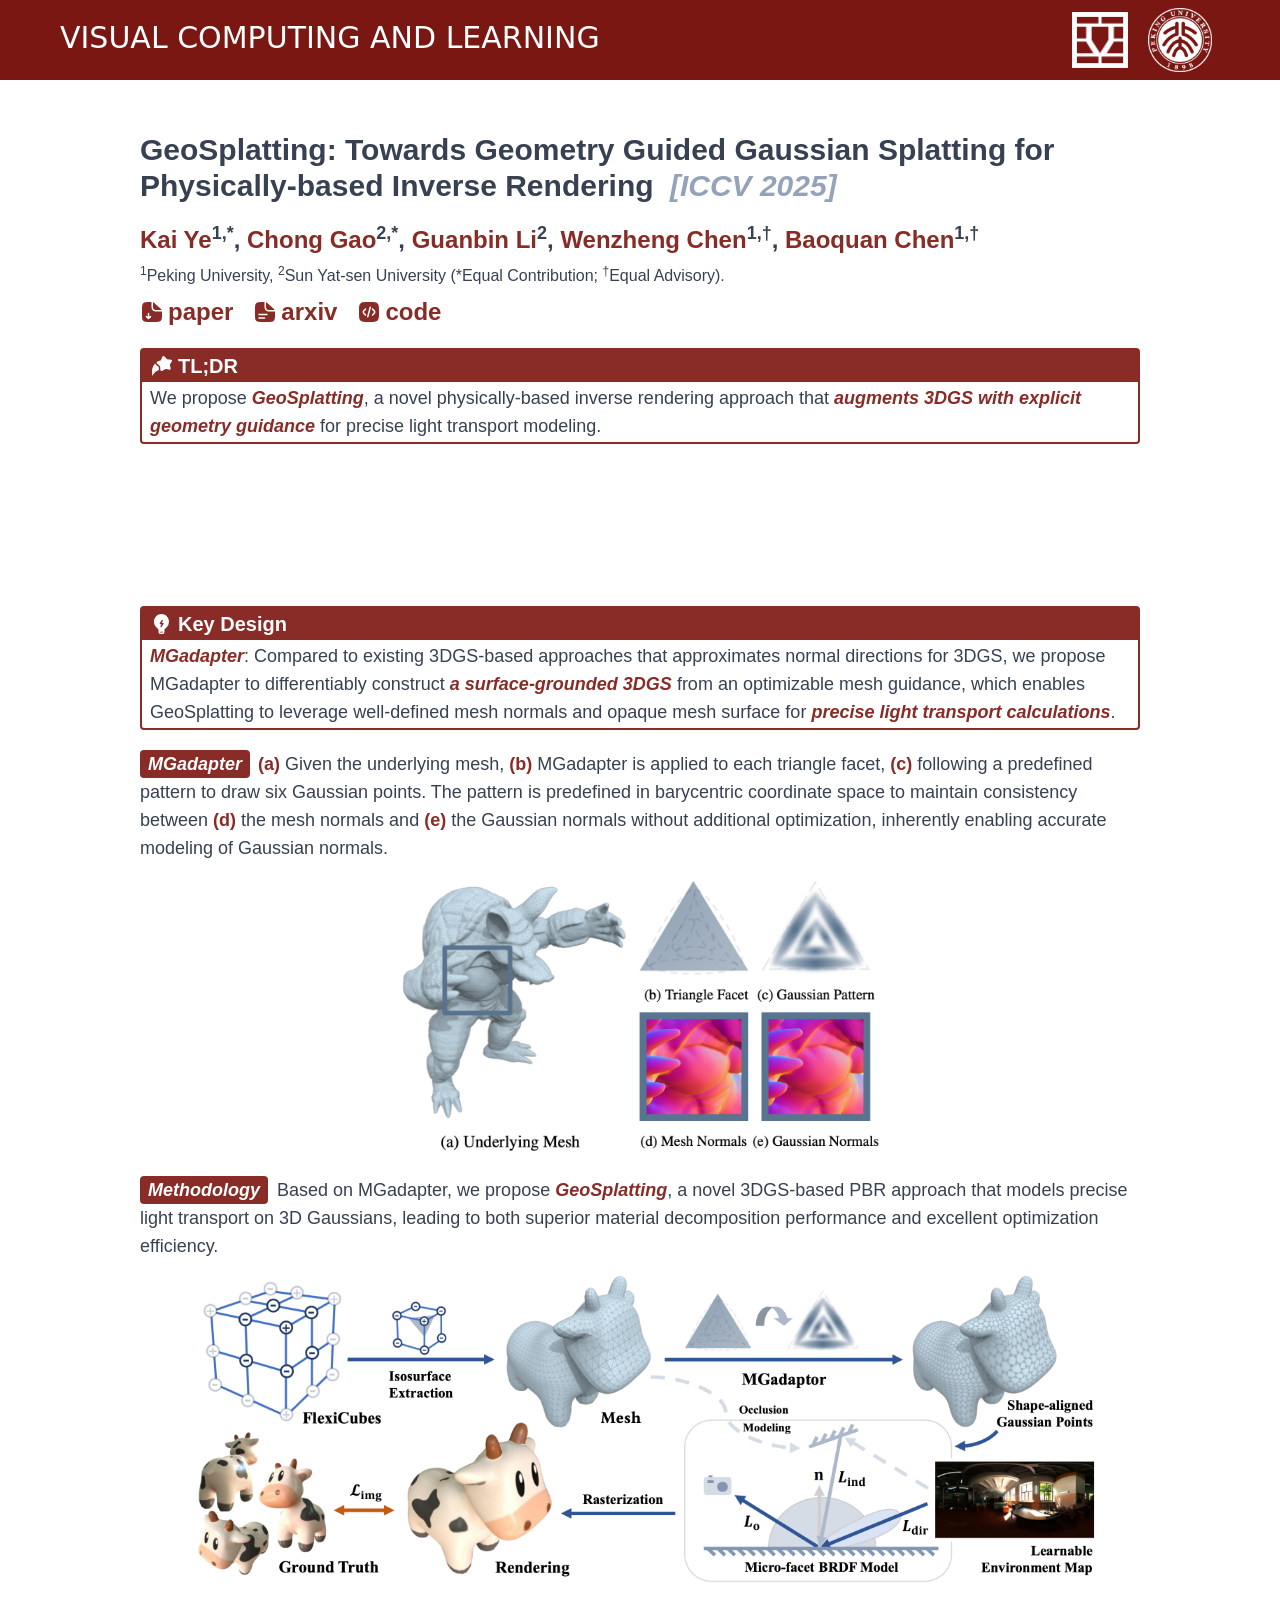
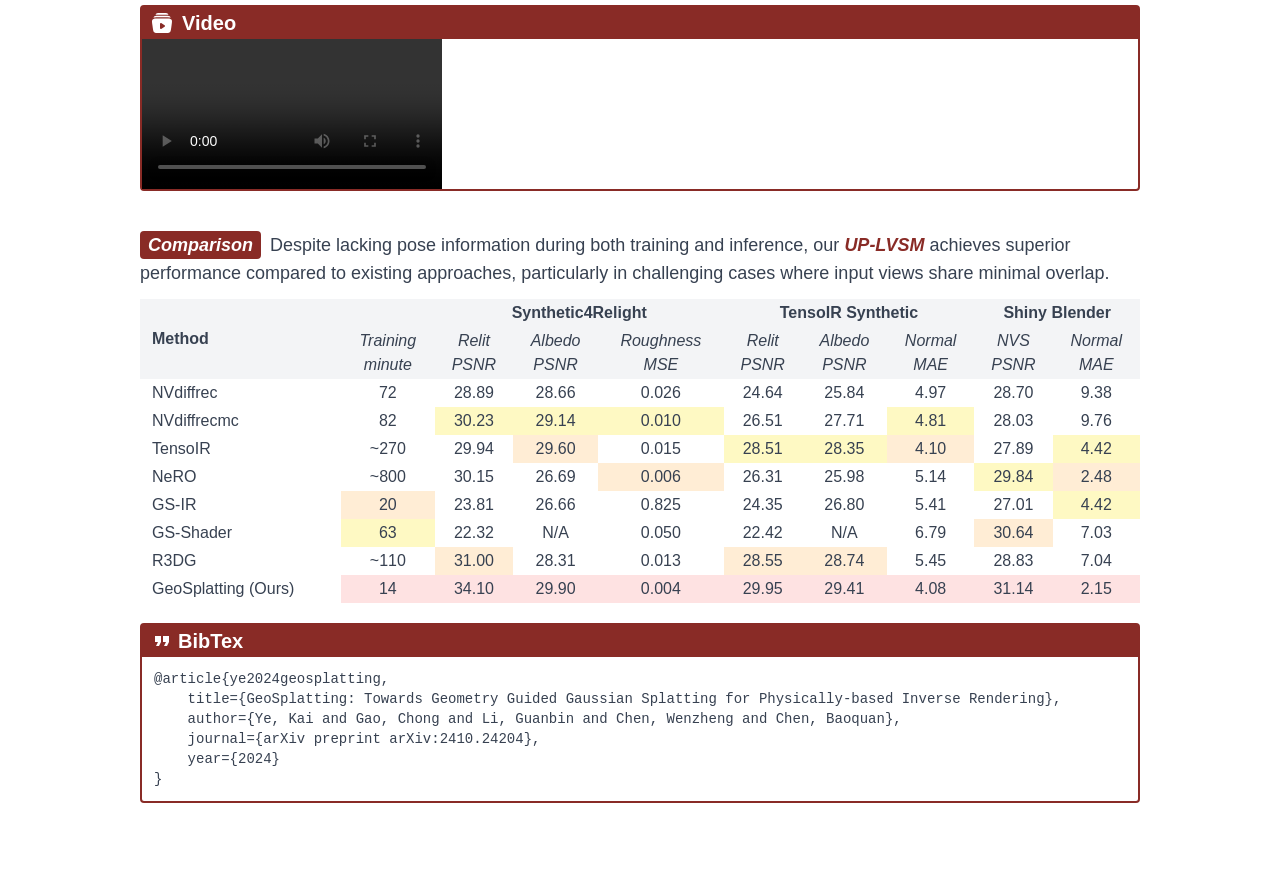
==== index.html @ 8553b03e "init" ====
<!doctype html>
<html lang="en">
  <head>
    <meta charset="UTF-8" />
    <link rel="icon" type="image/ico" href="./favicon.ico" />
    <meta name="viewport" content="width=device-width, initial-scale=1.0" />
    <title>GeoSplatting</title>
    <script type="module" crossorigin src="./assets/index-BVhlcXpo.js"></script>
    <link rel="stylesheet" crossorigin href="./assets/index-CHyl5Fjw.css">
  </head>
  <body class="font-sans dark:text-white dark:bg-hex-121212">
    <div id="app"></div>
    <noscript>
      <div>Please enable JavaScript to use this application.</div>
    </noscript>
    <script>
      (function () {
        const prefersDark = window.matchMedia && window.matchMedia('(prefers-color-scheme: dark)').matches
        const setting = localStorage.getItem('color-schema') || 'auto'
        if (setting === 'dark' || (prefersDark && setting !== 'light'))
          document.documentElement.classList.toggle('dark', true)
      })()
    </script>
  </body>
</html>
---- assets/index-CHyl5Fjw.css ----
html,body,#app{height:100%;margin:0;padding:0}html.dark{background:#121212}@font-face{font-family:Lato;font-style:normal;font-weight:400;src:local("Lato Regular"),local("Lato-Regular"),url(https://themes.googleusercontent.com/static/fonts/lato/v6/9k-RPmcnxYEPm8CNFsH2gg.woff) format("woff")}@font-face{font-family:Lato;font-style:normal;font-weight:700;src:local("Lato Bold"),local("Lato-Bold"),url(https://themes.googleusercontent.com/static/fonts/lato/v6/wkfQbvfT_02e2IWO3yYueQ.woff) format("woff")}@font-face{font-family:Lato;font-style:italic;font-weight:400;src:local("Lato Italic"),local("Lato-Italic"),url(https://themes.googleusercontent.com/static/fonts/lato/v6/oUan5VrEkpzIazlUe5ieaA.woff) format("woff")}@font-face{font-family:Lato;font-style:italic;font-weight:700;src:local("Lato Bold Italic"),local("Lato-BoldItalic"),url(https://themes.googleusercontent.com/static/fonts/lato/v6/HkF_qI1x_noxlxhrhMQYED8E0i7KZn-EPnyo3HZu7kw.woff) format("woff")}div[data-v-e6743f75]{font-family:Lato,-apple-system,BlinkMacSystemFont,Segoe UI,Roboto,Oxygen,Ubuntu,Cantarell,Fira Sans,Droid Sans,Helvetica Neue,sans-serif;-webkit-font-smoothing:antialiased;-moz-osx-font-smoothing:grayscale}.red-pku[data-v-e6743f75]{color:#892b26}.b-red-pku[data-v-e6743f75]{border-color:#892b26}.bg-red-pku[data-v-e6743f75]{background-color:#892b26}.my-bg-gray-100[data-v-e6743f75]{--un-bg-opacity: 1;background-color:rgb(243 244 246 / var(--un-bg-opacity))}.my-bg-yellow-100[data-v-e6743f75]{--un-bg-opacity: 1;background-color:rgb(254 249 195 / var(--un-bg-opacity))}.my-bg-orange-100[data-v-e6743f75]{--un-bg-opacity: 1;background-color:rgb(255 237 213 / var(--un-bg-opacity))}.my-bg-red-100[data-v-e6743f75]{--un-bg-opacity: 1;background-color:rgb(254 226 226 / var(--un-bg-opacity))}@media (prefers-color-scheme: dark){.red-pku[data-v-e6743f75],.b-red-pku[data-v-e6743f75],.bg-red-pku[data-v-e6743f75]{color:#dca8a5}.my-bg-gray-100[data-v-e6743f75]{--un-bg-opacity: 1;background-color:rgb(103 104 106 / var(--un-bg-opacity))}.my-bg-yellow-100[data-v-e6743f75]{--un-bg-opacity: 1;background-color:rgb(213 209 161 / var(--un-bg-opacity));color:gray}.my-bg-orange-100[data-v-e6743f75]{--un-bg-opacity: 1;background-color:rgb(221 190 149 / var(--un-bg-opacity));color:gray}.my-bg-red-100[data-v-e6743f75]{--un-bg-opacity: 1;background-color:rgb(195 116 116 / var(--un-bg-opacity))}}@media (min-width: 100rem){.my-md-nav[data-v-e6743f75]{display:block}}@media (min-width: 65rem){.my-md-block[data-v-e6743f75]{display:block}.my-max-w-250[data-v-e6743f75]{max-width:62.5rem}}@media (max-width: 65rem){.my-max-w-250[data-v-e6743f75]{max-width:96%}}*,:before,:after{box-sizing:border-box;border-width:0;border-style:solid;border-color:var(--un-default-border-color, #e5e7eb)}:before,:after{--un-content: ""}html,:host{line-height:1.5;-webkit-text-size-adjust:100%;-moz-tab-size:4;tab-size:4;font-family:ui-sans-serif,system-ui,sans-serif,"Apple Color Emoji","Segoe UI Emoji",Segoe UI Symbol,"Noto Color Emoji";font-feature-settings:normal;font-variation-settings:normal;-webkit-tap-highlight-color:transparent}body{margin:0;line-height:inherit}hr{height:0;color:inherit;border-top-width:1px}abbr:where([title]){text-decoration:underline dotted}h1,h2,h3,h4,h5,h6{font-size:inherit;font-weight:inherit}a{color:inherit;text-decoration:inherit}b,strong{font-weight:bolder}code,kbd,samp,pre{font-family:ui-monospace,SFMono-Regular,Menlo,Monaco,Consolas,Liberation Mono,Courier New,monospace;font-feature-settings:normal;font-variation-settings:normal;font-size:1em}small{font-size:80%}sub,sup{font-size:75%;line-height:0;position:relative;vertical-align:baseline}sub{bottom:-.25em}sup{top:-.5em}table{text-indent:0;border-color:inherit;border-collapse:collapse}button,input,optgroup,select,textarea{font-family:inherit;font-feature-settings:inherit;font-variation-settings:inherit;font-size:100%;font-weight:inherit;line-height:inherit;color:inherit;margin:0;padding:0}button,select{text-transform:none}button,[type=button],[type=reset],[type=submit]{-webkit-appearance:button;background-color:transparent;background-image:none}:-moz-focusring{outline:auto}:-moz-ui-invalid{box-shadow:none}progress{vertical-align:baseline}::-webkit-inner-spin-button,::-webkit-outer-spin-button{height:auto}[type=search]{-webkit-appearance:textfield;outline-offset:-2px}::-webkit-search-decoration{-webkit-appearance:none}::-webkit-file-upload-button{-webkit-appearance:button;font:inherit}summary{display:list-item}blockquote,dl,dd,h1,h2,h3,h4,h5,h6,hr,figure,p,pre{margin:0}fieldset{margin:0;padding:0}legend{padding:0}ol,ul,menu{list-style:none;margin:0;padding:0}dialog{padding:0}textarea{resize:vertical}input::placeholder,textarea::placeholder{opacity:1;color:#9ca3af}button,[role=button]{cursor:pointer}:disabled{cursor:default}img,svg,video,canvas,audio,iframe,embed,object{display:block;vertical-align:middle}img,video{max-width:100%;height:auto}[hidden]:where(:not([hidden=until-found])){display:none}*,:before,:after{--un-rotate:0;--un-rotate-x:0;--un-rotate-y:0;--un-rotate-z:0;--un-scale-x:1;--un-scale-y:1;--un-scale-z:1;--un-skew-x:0;--un-skew-y:0;--un-translate-x:0;--un-translate-y:0;--un-translate-z:0;--un-pan-x: ;--un-pan-y: ;--un-pinch-zoom: ;--un-scroll-snap-strictness:proximity;--un-ordinal: ;--un-slashed-zero: ;--un-numeric-figure: ;--un-numeric-spacing: ;--un-numeric-fraction: ;--un-border-spacing-x:0;--un-border-spacing-y:0;--un-ring-offset-shadow:0 0 rgb(0 0 0 / 0);--un-ring-shadow:0 0 rgb(0 0 0 / 0);--un-shadow-inset: ;--un-shadow:0 0 rgb(0 0 0 / 0);--un-ring-inset: ;--un-ring-offset-width:0px;--un-ring-offset-color:#fff;--un-ring-width:0px;--un-ring-color:rgb(147 197 253 / .5);--un-blur: ;--un-brightness: ;--un-contrast: ;--un-drop-shadow: ;--un-grayscale: ;--un-hue-rotate: ;--un-invert: ;--un-saturate: ;--un-sepia: ;--un-backdrop-blur: ;--un-backdrop-brightness: ;--un-backdrop-contrast: ;--un-backdrop-grayscale: ;--un-backdrop-hue-rotate: ;--un-backdrop-invert: ;--un-backdrop-opacity: ;--un-backdrop-saturate: ;--un-backdrop-sepia: }::backdrop{--un-rotate:0;--un-rotate-x:0;--un-rotate-y:0;--un-rotate-z:0;--un-scale-x:1;--un-scale-y:1;--un-scale-z:1;--un-skew-x:0;--un-skew-y:0;--un-translate-x:0;--un-translate-y:0;--un-translate-z:0;--un-pan-x: ;--un-pan-y: ;--un-pinch-zoom: ;--un-scroll-snap-strictness:proximity;--un-ordinal: ;--un-slashed-zero: ;--un-numeric-figure: ;--un-numeric-spacing: ;--un-numeric-fraction: ;--un-border-spacing-x:0;--un-border-spacing-y:0;--un-ring-offset-shadow:0 0 rgb(0 0 0 / 0);--un-ring-shadow:0 0 rgb(0 0 0 / 0);--un-shadow-inset: ;--un-shadow:0 0 rgb(0 0 0 / 0);--un-ring-inset: ;--un-ring-offset-width:0px;--un-ring-offset-color:#fff;--un-ring-width:0px;--un-ring-color:rgb(147 197 253 / .5);--un-blur: ;--un-brightness: ;--un-contrast: ;--un-drop-shadow: ;--un-grayscale: ;--un-hue-rotate: ;--un-invert: ;--un-saturate: ;--un-sepia: ;--un-backdrop-blur: ;--un-backdrop-brightness: ;--un-backdrop-contrast: ;--un-backdrop-grayscale: ;--un-backdrop-hue-rotate: ;--un-backdrop-invert: ;--un-backdrop-opacity: ;--un-backdrop-saturate: ;--un-backdrop-sepia: }@font-face{font-family:DM Sans;font-style:normal;font-weight:400;font-stretch:100%;font-display:swap;src:url(https://fonts.bunny.net/dm-sans/files/dm-sans-latin-400-normal.woff2) format("woff2"),url(https://fonts.bunny.net/dm-sans/files/dm-sans-latin-400-normal.woff) format("woff");unicode-range:U+0000-00FF,U+0131,U+0152-0153,U+02BB-02BC,U+02C6,U+02DA,U+02DC,U+0304,U+0308,U+0329,U+2000-206F,U+20AC,U+2122,U+2191,U+2193,U+2212,U+2215,U+FEFF,U+FFFD}@font-face{font-family:DM Sans;font-style:normal;font-weight:400;font-stretch:100%;font-display:swap;src:url(https://fonts.bunny.net/dm-sans/files/dm-sans-latin-ext-400-normal.woff2) format("woff2"),url(https://fonts.bunny.net/dm-sans/files/dm-sans-latin-ext-400-normal.woff) format("woff");unicode-range:U+0100-02BA,U+02BD-02C5,U+02C7-02CC,U+02CE-02D7,U+02DD-02FF,U+0304,U+0308,U+0329,U+1D00-1DBF,U+1E00-1E9F,U+1EF2-1EFF,U+2020,U+20A0-20AB,U+20AD-20C0,U+2113,U+2C60-2C7F,U+A720-A7FF}@font-face{font-family:"DM Serif Display";font-style:normal;font-weight:400;font-display:swap;src:url(https://fonts.bunny.net/dm-serif-display/files/dm-serif-display-latin-400-normal.woff2) format("woff2"),url(https://fonts.bunny.net/dm-serif-display/files/dm-serif-display-latin-400-normal.woff) format("woff");unicode-range:U+0000-00FF,U+0131,U+0152-0153,U+02BB-02BC,U+02C6,U+02DA,U+02DC,U+0304,U+0308,U+0329,U+2000-206F,U+20AC,U+2122,U+2191,U+2193,U+2212,U+2215,U+FEFF,U+FFFD}@font-face{font-family:"DM Serif Display";font-style:normal;font-weight:400;font-display:swap;src:url(https://fonts.bunny.net/dm-serif-display/files/dm-serif-display-latin-ext-400-normal.woff2) format("woff2"),url(https://fonts.bunny.net/dm-serif-display/files/dm-serif-display-latin-ext-400-normal.woff) format("woff");unicode-range:U+0100-02BA,U+02BD-02C5,U+02C7-02CC,U+02CE-02D7,U+02DD-02FF,U+0304,U+0308,U+0329,U+1D00-1DBF,U+1E00-1E9F,U+1EF2-1EFF,U+2020,U+20A0-20AB,U+20AD-20C0,U+2113,U+2C60-2C7F,U+A720-A7FF}@font-face{font-family:DM Mono;font-style:normal;font-weight:400;font-display:swap;src:url(https://fonts.bunny.net/dm-mono/files/dm-mono-latin-400-normal.woff2) format("woff2"),url(https://fonts.bunny.net/dm-mono/files/dm-mono-latin-400-normal.woff) format("woff");unicode-range:U+0000-00FF,U+0131,U+0152-0153,U+02BB-02BC,U+02C6,U+02DA,U+02DC,U+0304,U+0308,U+0329,U+2000-206F,U+20AC,U+2122,U+2191,U+2193,U+2212,U+2215,U+FEFF,U+FFFD}@font-face{font-family:DM Mono;font-style:normal;font-weight:400;font-display:swap;src:url(https://fonts.bunny.net/dm-mono/files/dm-mono-latin-ext-400-normal.woff2) format("woff2"),url(https://fonts.bunny.net/dm-mono/files/dm-mono-latin-ext-400-normal.woff) format("woff");unicode-range:U+0100-02BA,U+02BD-02C5,U+02C7-02CC,U+02CE-02D7,U+02DD-02FF,U+0304,U+0308,U+0329,U+1D00-1DBF,U+1E00-1E9F,U+1EF2-1EFF,U+2020,U+20A0-20AB,U+20AD-20C0,U+2113,U+2C60-2C7F,U+A720-A7FF}.i-mdi\:format-quote-close{--un-icon:url("data:image/svg+xml;utf8,%3Csvg viewBox='0 0 24 24' width='1.2em' height='1.2em' xmlns='http://www.w3.org/2000/svg' %3E%3Cpath fill='currentColor' d='M14 17h3l2-4V7h-6v6h3M6 17h3l2-4V7H5v6h3z'/%3E%3C/svg%3E");-webkit-mask:var(--un-icon) no-repeat;mask:var(--un-icon) no-repeat;-webkit-mask-size:100% 100%;mask-size:100% 100%;background-color:currentColor;color:inherit;width:1.2em;height:1.2em}.i-solar\:code-square-bold{--un-icon:url("data:image/svg+xml;utf8,%3Csvg viewBox='0 0 24 24' width='1.2em' height='1.2em' xmlns='http://www.w3.org/2000/svg' %3E%3Cpath fill='currentColor' fill-rule='evenodd' d='M3.464 3.464C2 4.93 2 7.286 2 12s0 7.071 1.464 8.535C4.93 22 7.286 22 12 22s7.071 0 8.535-1.465C22 19.072 22 16.714 22 12s0-7.071-1.465-8.536C19.072 2 16.714 2 12 2S4.929 2 3.464 3.464m10.024 2.982a.75.75 0 0 1 .53.918l-2.588 9.66a.75.75 0 0 1-1.449-.389l2.589-9.659a.75.75 0 0 1 .918-.53M14.97 8.47a.75.75 0 0 1 1.06 0l.209.208c.635.635 1.165 1.165 1.529 1.642c.384.504.654 1.036.654 1.68s-.27 1.176-.654 1.68c-.364.477-.894 1.007-1.53 1.642l-.208.208a.75.75 0 1 1-1.06-1.06l.171-.172c.682-.682 1.139-1.14 1.434-1.528c.283-.37.347-.586.347-.77s-.064-.4-.347-.77c-.295-.387-.752-.846-1.434-1.528l-.171-.172a.75.75 0 0 1 0-1.06m-7 0a.75.75 0 0 1 1.06 1.06l-.171.172c-.682.682-1.138 1.14-1.434 1.528c-.283.37-.346.586-.346.77s.063.4.346.77c.296.387.752.846 1.434 1.528l.172.172a.75.75 0 1 1-1.061 1.06l-.208-.208c-.636-.635-1.166-1.165-1.53-1.642c-.384-.504-.653-1.036-.653-1.68s.27-1.176.653-1.68c.364-.477.894-1.007 1.53-1.642z' clip-rule='evenodd'/%3E%3C/svg%3E");-webkit-mask:var(--un-icon) no-repeat;mask:var(--un-icon) no-repeat;-webkit-mask-size:100% 100%;mask-size:100% 100%;background-color:currentColor;color:inherit;width:1.2em;height:1.2em}.i-solar\:file-download-bold{--un-icon:url("data:image/svg+xml;utf8,%3Csvg viewBox='0 0 24 24' width='1.2em' height='1.2em' xmlns='http://www.w3.org/2000/svg' %3E%3Cpath fill='currentColor' d='m19.352 7.617l-3.96-3.563c-1.127-1.015-1.69-1.523-2.383-1.788L13 5c0 2.357 0 3.536.732 4.268S15.643 10 18 10h3.58c-.362-.704-1.012-1.288-2.228-2.383'/%3E%3Cpath fill='currentColor' fill-rule='evenodd' d='M10 22h4c3.771 0 5.657 0 6.828-1.172S22 17.771 22 14v-.437c0-.873 0-1.529-.043-2.063h-4.052c-1.097 0-2.067 0-2.848-.105c-.847-.114-1.694-.375-2.385-1.066c-.692-.692-.953-1.539-1.067-2.386c-.105-.781-.105-1.75-.105-2.848l.01-2.834q0-.124.02-.244C11.121 2 10.636 2 10.03 2C6.239 2 4.343 2 3.172 3.172C2 4.343 2 6.229 2 10v4c0 3.771 0 5.657 1.172 6.828S6.229 22 10 22m-2.013-2.953a.75.75 0 0 0 1.026 0l2-1.875a.75.75 0 0 0-1.026-1.094l-.737.69V13.5a.75.75 0 0 0-1.5 0v3.269l-.737-.691a.75.75 0 0 0-1.026 1.094z' clip-rule='evenodd'/%3E%3C/svg%3E");-webkit-mask:var(--un-icon) no-repeat;mask:var(--un-icon) no-repeat;-webkit-mask-size:100% 100%;mask-size:100% 100%;background-color:currentColor;color:inherit;width:1.2em;height:1.2em}.i-solar\:file-text-bold{--un-icon:url("data:image/svg+xml;utf8,%3Csvg viewBox='0 0 24 24' width='1.2em' height='1.2em' xmlns='http://www.w3.org/2000/svg' %3E%3Cpath fill='currentColor' fill-rule='evenodd' d='M14 22h-4c-3.771 0-5.657 0-6.828-1.172S2 17.771 2 14v-4c0-3.771 0-5.657 1.172-6.828S6.239 2 10.03 2c.606 0 1.091 0 1.5.017q-.02.12-.02.244l-.01 2.834c0 1.097 0 2.067.105 2.848c.114.847.375 1.694 1.067 2.386c.69.69 1.538.952 2.385 1.066c.781.105 1.751.105 2.848.105h4.052c.043.534.043 1.19.043 2.063V14c0 3.771 0 5.657-1.172 6.828S17.771 22 14 22m-8.75-7.5a.75.75 0 0 1 .75-.75h8a.75.75 0 0 1 0 1.5H6a.75.75 0 0 1-.75-.75m0 3.5a.75.75 0 0 1 .75-.75h5.5a.75.75 0 0 1 0 1.5H6a.75.75 0 0 1-.75-.75' clip-rule='evenodd'/%3E%3Cpath fill='currentColor' d='m19.352 7.617l-3.96-3.563c-1.127-1.015-1.69-1.523-2.383-1.788L13 5c0 2.357 0 3.536.732 4.268S15.643 10 18 10h3.58c-.362-.704-1.012-1.288-2.228-2.383'/%3E%3C/svg%3E");-webkit-mask:var(--un-icon) no-repeat;mask:var(--un-icon) no-repeat;-webkit-mask-size:100% 100%;mask-size:100% 100%;background-color:currentColor;color:inherit;width:1.2em;height:1.2em}.i-solar\:lightbulb-bolt-bold{--un-icon:url("data:image/svg+xml;utf8,%3Csvg viewBox='0 0 24 24' width='1.2em' height='1.2em' xmlns='http://www.w3.org/2000/svg' %3E%3Cpath fill='currentColor' fill-rule='evenodd' d='M11.5 2C7.358 2 4 5.436 4 9.674c0 2.273.966 4.315 2.499 5.72c.51.467.889.814 1.157 1.066a15 15 0 0 1 .4.39l.033.036c.237.3.288.376.318.446s.053.16.112.54c.024.15.026.406.026 1.105v.03c0 .409 0 .762.026 1.051c.027.306.087.61.248.895c.18.319.438.583.75.767c.278.165.575.226.874.254c.283.026.628.026 1.028.026h.058c.4 0 .745 0 1.028-.026c.3-.028.595-.09.875-.254a2.07 2.07 0 0 0 .749-.767c.16-.285.22-.588.248-.895c.026-.29.026-.642.025-1.051v-.03c0-.699.003-.955.026-1.105c.06-.38.082-.47.113-.54c.03-.07.081-.147.318-.446l.008-.01l.025-.026l.088-.09q.112-.113.312-.3c.268-.252.647-.599 1.157-1.067A7.74 7.74 0 0 0 19 9.674C19 5.436 15.642 2 11.5 2m1.585 17.674h-3.17q.004.145.014.258c.019.21.05.286.071.324a.7.7 0 0 0 .25.255c.037.022.111.054.316.073c.214.02.497.02.934.02s.72 0 .934-.02c.205-.019.279-.05.316-.073a.7.7 0 0 0 .25-.255c.021-.038.052-.114.07-.324q.011-.113.015-.258M12.61 8.176c.307.224.378.66.159.974l-1.178 1.687h1.402a.68.68 0 0 1 .607.379a.71.71 0 0 1-.052.724L11.6 14.731a.67.67 0 0 1-.951.162a.71.71 0 0 1-.158-.973l1.178-1.687h-1.403a.68.68 0 0 1-.606-.379a.71.71 0 0 1 .051-.725l1.948-2.79a.67.67 0 0 1 .951-.163' clip-rule='evenodd'/%3E%3C/svg%3E");-webkit-mask:var(--un-icon) no-repeat;mask:var(--un-icon) no-repeat;-webkit-mask-size:100% 100%;mask-size:100% 100%;background-color:currentColor;color:inherit;width:1.2em;height:1.2em}.i-solar\:star-fall-2-bold{--un-icon:url("data:image/svg+xml;utf8,%3Csvg viewBox='0 0 24 24' width='1.2em' height='1.2em' xmlns='http://www.w3.org/2000/svg' %3E%3Cpath fill='currentColor' d='M11.58 4.776c.695-1.77 1.042-2.656 1.769-2.765c.726-.11 1.35.63 2.6 2.109l.322.382c.355.42.533.63.774.75s.519.137 1.075.17l.505.029c1.955.114 2.933.172 3.272.81c.34.64-.184 1.438-1.232 3.033l-.27.413c-.299.453-.447.68-.488.939s.033.52.18 1.043l.132.477c.514 1.842.77 2.762.253 3.266c-.516.505-1.464.258-3.36-.235l-.491-.127c-.539-.14-.808-.21-1.075-.17s-.498.185-.964.476l-.423.265c-1.638 1.024-2.457 1.536-3.115 1.208c-.659-.327-.721-1.277-.846-3.177l-.032-.492c-.035-.54-.053-.81-.177-1.044c-.125-.234-.341-.406-.775-.75l-.395-.312C7.294 9.865 6.531 9.26 6.641 8.554s1.02-1.047 2.838-1.729l.471-.176c.517-.194.776-.29.965-.475c.19-.185.288-.437.485-.94zM5.31 9.593C2.873 11.92 1.275 15.806 2.331 22c.943-2.603 3.526-4.76 6.581-6.047c-.106-.593-.154-1.317-.204-2.08l-.039-.595a22 22 0 0 0-.032-.43l-.086-.071l-.268-.215l-.475-.376c-.694-.55-1.34-1.06-1.783-1.532c-.253-.269-.536-.624-.715-1.061'/%3E%3Cpath fill='currentColor' d='m10.347 15.423l-.015-.114l.056.101z'/%3E%3C/svg%3E");-webkit-mask:var(--un-icon) no-repeat;mask:var(--un-icon) no-repeat;-webkit-mask-size:100% 100%;mask-size:100% 100%;background-color:currentColor;color:inherit;width:1.2em;height:1.2em}.i-solar\:video-library-bold{--un-icon:url("data:image/svg+xml;utf8,%3Csvg viewBox='0 0 24 24' width='1.2em' height='1.2em' xmlns='http://www.w3.org/2000/svg' %3E%3Cpath fill='currentColor' d='M8.51 2h6.98c.232 0 .41 0 .566.015c1.108.109 2.015.775 2.4 1.672H5.544c.385-.897 1.292-1.563 2.4-1.672C8.098 2 8.276 2 8.51 2m-2.2 2.723c-1.39 0-2.53.84-2.91 1.954l-.024.07c.398-.12.813-.2 1.232-.253c1.08-.139 2.446-.139 4.032-.139h6.892c1.586 0 2.951 0 4.032.139c.42.054.834.132 1.232.253l-.023-.07c-.38-1.114-1.52-1.954-2.911-1.954z'/%3E%3Cpath fill='currentColor' fill-rule='evenodd' d='M15.328 7.542H8.672c-3.374 0-5.062 0-6.01.987s-.725 2.511-.278 5.56l.422 2.892c.35 2.391.525 3.587 1.422 4.303c.898.716 2.22.716 4.867.716h5.81c2.646 0 3.97 0 4.867-.716s1.072-1.912 1.422-4.303l.422-2.891c.447-3.05.67-4.574-.278-5.561s-2.636-.987-6.01-.987m-.747 8.252c.559-.346.559-1.242 0-1.588l-3.371-2.09c-.543-.337-1.21.101-1.21.794v4.18c0 .693.667 1.13 1.21.794z' clip-rule='evenodd'/%3E%3C/svg%3E");-webkit-mask:var(--un-icon) no-repeat;mask:var(--un-icon) no-repeat;-webkit-mask-size:100% 100%;mask-size:100% 100%;background-color:currentColor;color:inherit;width:1.2em;height:1.2em}.fixed{position:fixed}[static=""]{position:static}.right-10{right:2.5rem}.top-35{top:8.75rem}.z-10{z-index:10}.mx-4{margin-left:1rem;margin-right:1rem}.mx-auto{margin-left:auto;margin-right:auto}.ml-1{margin-left:.25rem}.ml-10{margin-left:2.5rem}.ml-15{margin-left:3.75rem}.ml-2{margin-left:.5rem}.ml-5{margin-left:1.25rem}.mr-1{margin-right:.25rem}.mr-10{margin-right:2.5rem}.mr-2{margin-right:.5rem}.mr-auto{margin-right:auto}.mt-1{margin-top:.25rem}.mt-10{margin-top:2.5rem}.mt-2{margin-top:.5rem}.mt-3{margin-top:.75rem}.mt-5{margin-top:1.25rem}.block{display:block}.inline-block{display:inline-block}.hidden{display:none}.h-10{height:2.5rem}.w-16{width:4rem}.w-50{width:12.5rem}.w-50\%{width:50%}.w-95\%{width:95%}.w-99\%{width:99%}.w-full{width:100%}.flex{display:flex}.inline-flex{display:inline-flex}.flex-col{flex-direction:column}.border-collapse{border-collapse:collapse}.cursor-pointer{cursor:pointer}.list-disc{list-style-type:disc}.items-center{align-items:center}.justify-between{justify-content:space-between}.space-y-4>:not([hidden])~:not([hidden]){--un-space-y-reverse:0;margin-top:calc(1rem * calc(1 - var(--un-space-y-reverse)));margin-bottom:calc(1rem * var(--un-space-y-reverse))}.overflow-x-auto{overflow-x:auto}.b-2{border-width:2px}.b-rounded{border-radius:.25rem}.b-solid{border-style:solid}.bg-\[\#7A1712\]{--un-bg-opacity:1;background-color:rgb(122 23 18 / var(--un-bg-opacity))}.dark .dark\:bg-hex-121212{--un-bg-opacity:1;background-color:rgb(18 18 18 / var(--un-bg-opacity))}.p-2{padding:.5rem}.p-3{padding:.75rem}.px-2{padding-left:.5rem;padding-right:.5rem}.py-0\.5{padding-top:.125rem;padding-bottom:.125rem}.py-3{padding-top:.75rem;padding-bottom:.75rem}.py-4{padding-top:1rem;padding-bottom:1rem}.py-5{padding-top:1.25rem;padding-bottom:1.25rem}[p~=x-4]{padding-left:1rem;padding-right:1rem}[p~=y-10]{padding-top:2.5rem;padding-bottom:2.5rem}.pl-3{padding-left:.75rem}.text-center,[text~=center]{text-align:center}.text-left{text-align:left}.text-2xl{font-size:1.5rem;line-height:2rem}.text-3xl{font-size:1.875rem;line-height:2.25rem}.text-base{font-size:1rem;line-height:1.5rem}.text-lg{font-size:1.125rem;line-height:1.75rem}.text-sm{font-size:.875rem;line-height:1.25rem}.text-xl{font-size:1.25rem;line-height:1.75rem}.dark .dark\:text-white,.text-white{--un-text-opacity:1;color:rgb(255 255 255 / var(--un-text-opacity))}.dark [text~="dark:gray-200"]{--un-text-opacity:1;color:rgb(229 231 235 / var(--un-text-opacity))}.text-bluegray{--un-text-opacity:1;color:rgb(148 163 184 / var(--un-text-opacity))}.text-gray{--un-text-opacity:1;color:rgb(156 163 175 / var(--un-text-opacity))}[text~=gray-700]{--un-text-opacity:1;color:rgb(55 65 81 / var(--un-text-opacity))}.font-bold{font-weight:700}.font-sans,[font-sans=""]{font-family:DM Sans,ui-sans-serif,system-ui,-apple-system,BlinkMacSystemFont,Segoe UI,Roboto,Helvetica Neue,Arial,Noto Sans,sans-serif,"Apple Color Emoji","Segoe UI Emoji",Segoe UI Symbol,"Noto Color Emoji"}.font-italic,.italic{font-style:italic}.antialiased{-webkit-font-smoothing:antialiased;-moz-osx-font-smoothing:grayscale}.grayscale{--un-grayscale:grayscale(1);filter:var(--un-blur) var(--un-brightness) var(--un-contrast) var(--un-drop-shadow) var(--un-grayscale) var(--un-hue-rotate) var(--un-invert) var(--un-saturate) var(--un-sepia)}@media (min-width: 768px){.md\:mr-15{margin-right:3.75rem}.md\:block{display:block}.md\:hidden{display:none}.md\:w-20{width:5rem}}
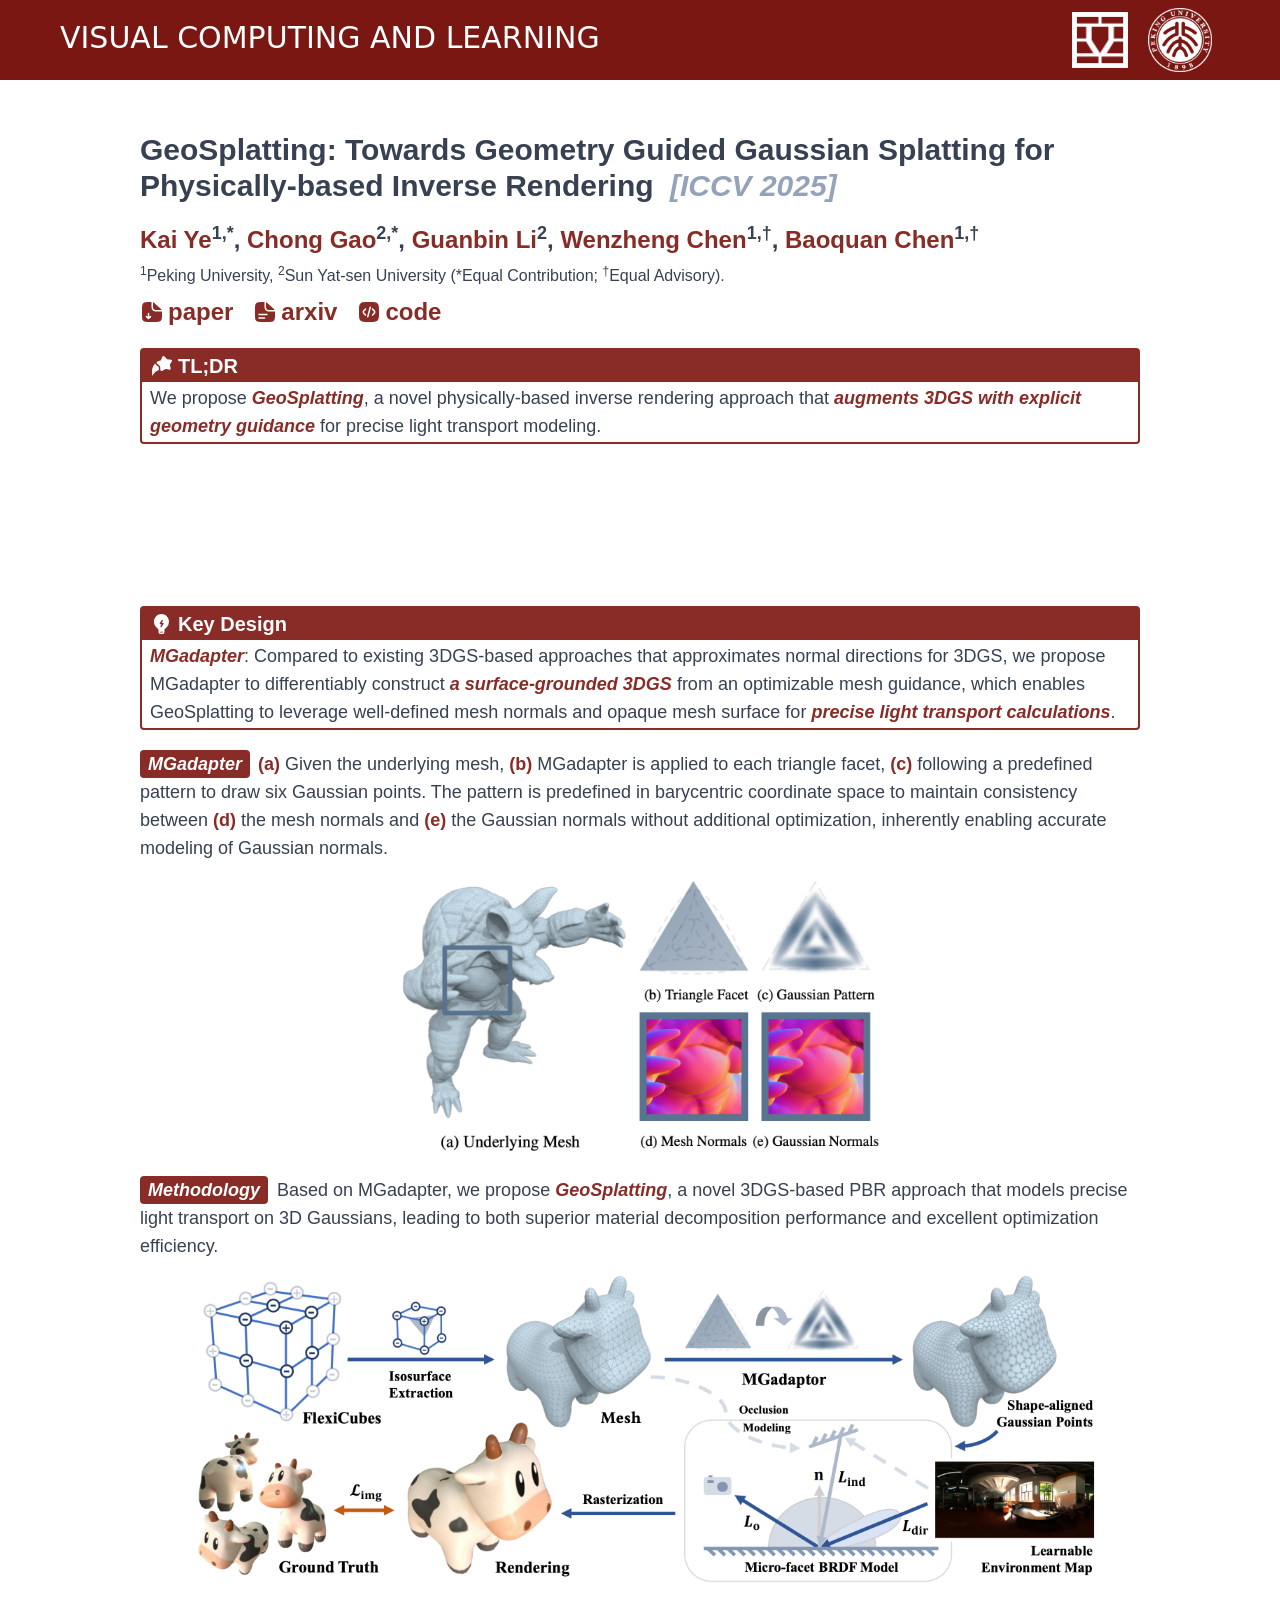
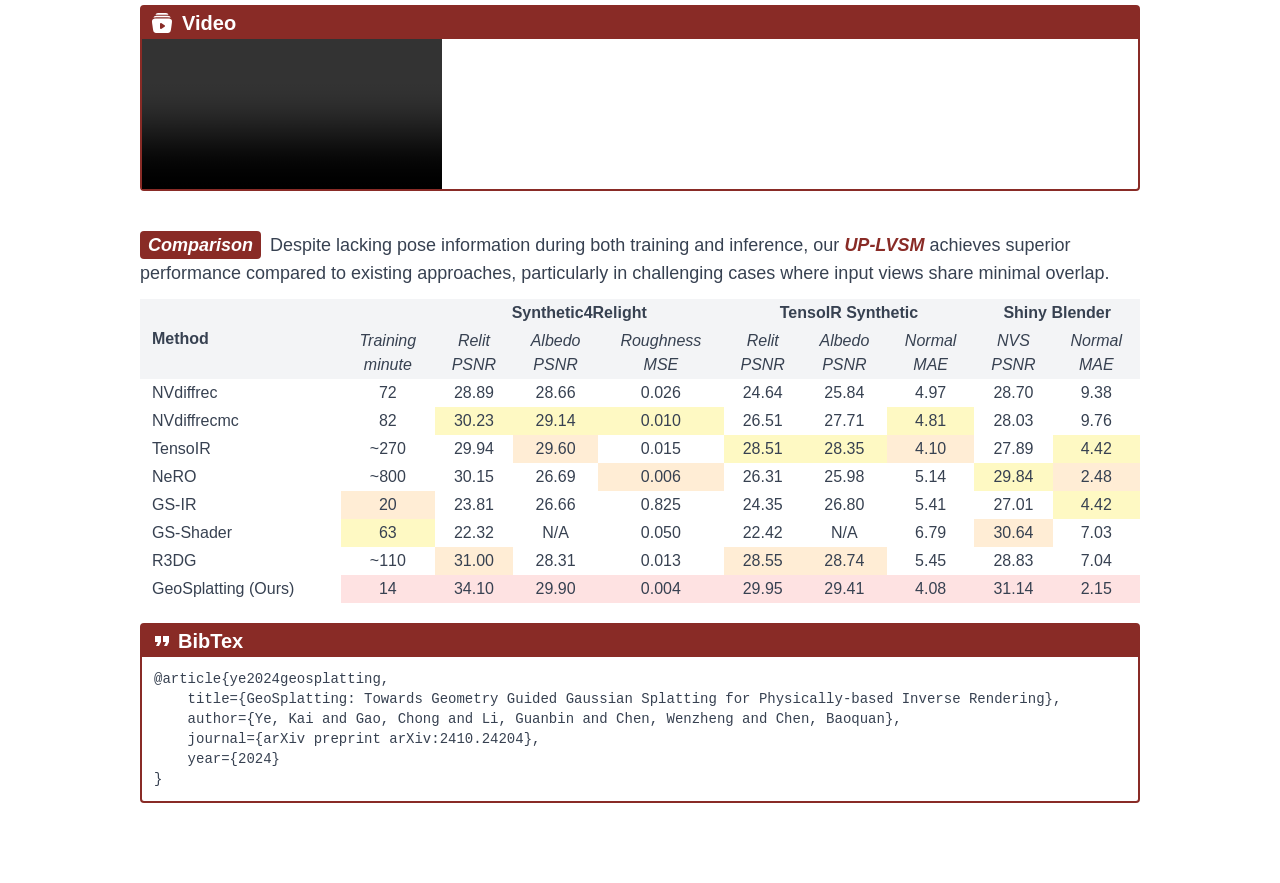
==== commit 5c368572: "fix" ====
--- a/index.html
+++ b/index.html
@@ -5,8 +5,8 @@
     <link rel="icon" type="image/ico" href="./favicon.ico" />
     <meta name="viewport" content="width=device-width, initial-scale=1.0" />
     <title>GeoSplatting</title>
-    <script type="module" crossorigin src="./assets/index-BVhlcXpo.js"></script>
-    <link rel="stylesheet" crossorigin href="./assets/index-CHyl5Fjw.css">
+    <script type="module" crossorigin src="./assets/index-AmacIBdQ.js"></script>
+    <link rel="stylesheet" crossorigin href="./assets/index-BHLRwJzF.css">
   </head>
   <body class="font-sans dark:text-white dark:bg-hex-121212">
     <div id="app"></div>
--- a/assets/index-BHLRwJzF.css
+++ b/assets/index-BHLRwJzF.css
@@ -0,0 +1 @@
+html,body,#app{height:100%;margin:0;padding:0}html.dark{background:#121212}@font-face{font-family:Lato;font-style:normal;font-weight:400;src:local("Lato Regular"),local("Lato-Regular"),url(https://themes.googleusercontent.com/static/fonts/lato/v6/9k-RPmcnxYEPm8CNFsH2gg.woff) format("woff")}@font-face{font-family:Lato;font-style:normal;font-weight:700;src:local("Lato Bold"),local("Lato-Bold"),url(https://themes.googleusercontent.com/static/fonts/lato/v6/wkfQbvfT_02e2IWO3yYueQ.woff) format("woff")}@font-face{font-family:Lato;font-style:italic;font-weight:400;src:local("Lato Italic"),local("Lato-Italic"),url(https://themes.googleusercontent.com/static/fonts/lato/v6/oUan5VrEkpzIazlUe5ieaA.woff) format("woff")}@font-face{font-family:Lato;font-style:italic;font-weight:700;src:local("Lato Bold Italic"),local("Lato-BoldItalic"),url(https://themes.googleusercontent.com/static/fonts/lato/v6/HkF_qI1x_noxlxhrhMQYED8E0i7KZn-EPnyo3HZu7kw.woff) format("woff")}div[data-v-56a8a4ba]{font-family:Lato,-apple-system,BlinkMacSystemFont,Segoe UI,Roboto,Oxygen,Ubuntu,Cantarell,Fira Sans,Droid Sans,Helvetica Neue,sans-serif;-webkit-font-smoothing:antialiased;-moz-osx-font-smoothing:grayscale}.red-pku[data-v-56a8a4ba]{color:#892b26}.b-red-pku[data-v-56a8a4ba]{border-color:#892b26}.bg-red-pku[data-v-56a8a4ba]{background-color:#892b26}.my-bg-gray-100[data-v-56a8a4ba]{--un-bg-opacity: 1;background-color:rgb(243 244 246 / var(--un-bg-opacity))}.my-bg-yellow-100[data-v-56a8a4ba]{--un-bg-opacity: 1;background-color:rgb(254 249 195 / var(--un-bg-opacity))}.my-bg-orange-100[data-v-56a8a4ba]{--un-bg-opacity: 1;background-color:rgb(255 237 213 / var(--un-bg-opacity))}.my-bg-red-100[data-v-56a8a4ba]{--un-bg-opacity: 1;background-color:rgb(254 226 226 / var(--un-bg-opacity))}@media (prefers-color-scheme: dark){.red-pku[data-v-56a8a4ba],.b-red-pku[data-v-56a8a4ba],.bg-red-pku[data-v-56a8a4ba]{color:#dca8a5}.my-bg-gray-100[data-v-56a8a4ba]{--un-bg-opacity: 1;background-color:rgb(103 104 106 / var(--un-bg-opacity))}.my-bg-yellow-100[data-v-56a8a4ba]{--un-bg-opacity: 1;background-color:rgb(213 209 161 / var(--un-bg-opacity));color:gray}.my-bg-orange-100[data-v-56a8a4ba]{--un-bg-opacity: 1;background-color:rgb(221 190 149 / var(--un-bg-opacity));color:gray}.my-bg-red-100[data-v-56a8a4ba]{--un-bg-opacity: 1;background-color:rgb(195 116 116 / var(--un-bg-opacity))}}@media (min-width: 100rem){.my-md-nav[data-v-56a8a4ba]{display:block}}@media (min-width: 65rem){.my-md-block[data-v-56a8a4ba]{display:block}.my-max-w-250[data-v-56a8a4ba]{max-width:62.5rem}}@media (max-width: 65rem){.my-max-w-250[data-v-56a8a4ba]{max-width:96%}}*,:before,:after{box-sizing:border-box;border-width:0;border-style:solid;border-color:var(--un-default-border-color, #e5e7eb)}:before,:after{--un-content: ""}html,:host{line-height:1.5;-webkit-text-size-adjust:100%;-moz-tab-size:4;tab-size:4;font-family:ui-sans-serif,system-ui,sans-serif,"Apple Color Emoji","Segoe UI Emoji",Segoe UI Symbol,"Noto Color Emoji";font-feature-settings:normal;font-variation-settings:normal;-webkit-tap-highlight-color:transparent}body{margin:0;line-height:inherit}hr{height:0;color:inherit;border-top-width:1px}abbr:where([title]){text-decoration:underline dotted}h1,h2,h3,h4,h5,h6{font-size:inherit;font-weight:inherit}a{color:inherit;text-decoration:inherit}b,strong{font-weight:bolder}code,kbd,samp,pre{font-family:ui-monospace,SFMono-Regular,Menlo,Monaco,Consolas,Liberation Mono,Courier New,monospace;font-feature-settings:normal;font-variation-settings:normal;font-size:1em}small{font-size:80%}sub,sup{font-size:75%;line-height:0;position:relative;vertical-align:baseline}sub{bottom:-.25em}sup{top:-.5em}table{text-indent:0;border-color:inherit;border-collapse:collapse}button,input,optgroup,select,textarea{font-family:inherit;font-feature-settings:inherit;font-variation-settings:inherit;font-size:100%;font-weight:inherit;line-height:inherit;color:inherit;margin:0;padding:0}button,select{text-transform:none}button,[type=button],[type=reset],[type=submit]{-webkit-appearance:button;background-color:transparent;background-image:none}:-moz-focusring{outline:auto}:-moz-ui-invalid{box-shadow:none}progress{vertical-align:baseline}::-webkit-inner-spin-button,::-webkit-outer-spin-button{height:auto}[type=search]{-webkit-appearance:textfield;outline-offset:-2px}::-webkit-search-decoration{-webkit-appearance:none}::-webkit-file-upload-button{-webkit-appearance:button;font:inherit}summary{display:list-item}blockquote,dl,dd,h1,h2,h3,h4,h5,h6,hr,figure,p,pre{margin:0}fieldset{margin:0;padding:0}legend{padding:0}ol,ul,menu{list-style:none;margin:0;padding:0}dialog{padding:0}textarea{resize:vertical}input::placeholder,textarea::placeholder{opacity:1;color:#9ca3af}button,[role=button]{cursor:pointer}:disabled{cursor:default}img,svg,video,canvas,audio,iframe,embed,object{display:block;vertical-align:middle}img,video{max-width:100%;height:auto}[hidden]:where(:not([hidden=until-found])){display:none}*,:before,:after{--un-rotate:0;--un-rotate-x:0;--un-rotate-y:0;--un-rotate-z:0;--un-scale-x:1;--un-scale-y:1;--un-scale-z:1;--un-skew-x:0;--un-skew-y:0;--un-translate-x:0;--un-translate-y:0;--un-translate-z:0;--un-pan-x: ;--un-pan-y: ;--un-pinch-zoom: ;--un-scroll-snap-strictness:proximity;--un-ordinal: ;--un-slashed-zero: ;--un-numeric-figure: ;--un-numeric-spacing: ;--un-numeric-fraction: ;--un-border-spacing-x:0;--un-border-spacing-y:0;--un-ring-offset-shadow:0 0 rgb(0 0 0 / 0);--un-ring-shadow:0 0 rgb(0 0 0 / 0);--un-shadow-inset: ;--un-shadow:0 0 rgb(0 0 0 / 0);--un-ring-inset: ;--un-ring-offset-width:0px;--un-ring-offset-color:#fff;--un-ring-width:0px;--un-ring-color:rgb(147 197 253 / .5);--un-blur: ;--un-brightness: ;--un-contrast: ;--un-drop-shadow: ;--un-grayscale: ;--un-hue-rotate: ;--un-invert: ;--un-saturate: ;--un-sepia: ;--un-backdrop-blur: ;--un-backdrop-brightness: ;--un-backdrop-contrast: ;--un-backdrop-grayscale: ;--un-backdrop-hue-rotate: ;--un-backdrop-invert: ;--un-backdrop-opacity: ;--un-backdrop-saturate: ;--un-backdrop-sepia: }::backdrop{--un-rotate:0;--un-rotate-x:0;--un-rotate-y:0;--un-rotate-z:0;--un-scale-x:1;--un-scale-y:1;--un-scale-z:1;--un-skew-x:0;--un-skew-y:0;--un-translate-x:0;--un-translate-y:0;--un-translate-z:0;--un-pan-x: ;--un-pan-y: ;--un-pinch-zoom: ;--un-scroll-snap-strictness:proximity;--un-ordinal: ;--un-slashed-zero: ;--un-numeric-figure: ;--un-numeric-spacing: ;--un-numeric-fraction: ;--un-border-spacing-x:0;--un-border-spacing-y:0;--un-ring-offset-shadow:0 0 rgb(0 0 0 / 0);--un-ring-shadow:0 0 rgb(0 0 0 / 0);--un-shadow-inset: ;--un-shadow:0 0 rgb(0 0 0 / 0);--un-ring-inset: ;--un-ring-offset-width:0px;--un-ring-offset-color:#fff;--un-ring-width:0px;--un-ring-color:rgb(147 197 253 / .5);--un-blur: ;--un-brightness: ;--un-contrast: ;--un-drop-shadow: ;--un-grayscale: ;--un-hue-rotate: ;--un-invert: ;--un-saturate: ;--un-sepia: ;--un-backdrop-blur: ;--un-backdrop-brightness: ;--un-backdrop-contrast: ;--un-backdrop-grayscale: ;--un-backdrop-hue-rotate: ;--un-backdrop-invert: ;--un-backdrop-opacity: ;--un-backdrop-saturate: ;--un-backdrop-sepia: }@font-face{font-family:DM Sans;font-style:normal;font-weight:400;font-stretch:100%;font-display:swap;src:url(https://fonts.bunny.net/dm-sans/files/dm-sans-latin-400-normal.woff2) format("woff2"),url(https://fonts.bunny.net/dm-sans/files/dm-sans-latin-400-normal.woff) format("woff");unicode-range:U+0000-00FF,U+0131,U+0152-0153,U+02BB-02BC,U+02C6,U+02DA,U+02DC,U+0304,U+0308,U+0329,U+2000-206F,U+20AC,U+2122,U+2191,U+2193,U+2212,U+2215,U+FEFF,U+FFFD}@font-face{font-family:DM Sans;font-style:normal;font-weight:400;font-stretch:100%;font-display:swap;src:url(https://fonts.bunny.net/dm-sans/files/dm-sans-latin-ext-400-normal.woff2) format("woff2"),url(https://fonts.bunny.net/dm-sans/files/dm-sans-latin-ext-400-normal.woff) format("woff");unicode-range:U+0100-02BA,U+02BD-02C5,U+02C7-02CC,U+02CE-02D7,U+02DD-02FF,U+0304,U+0308,U+0329,U+1D00-1DBF,U+1E00-1E9F,U+1EF2-1EFF,U+2020,U+20A0-20AB,U+20AD-20C0,U+2113,U+2C60-2C7F,U+A720-A7FF}@font-face{font-family:"DM Serif Display";font-style:normal;font-weight:400;font-display:swap;src:url(https://fonts.bunny.net/dm-serif-display/files/dm-serif-display-latin-400-normal.woff2) format("woff2"),url(https://fonts.bunny.net/dm-serif-display/files/dm-serif-display-latin-400-normal.woff) format("woff");unicode-range:U+0000-00FF,U+0131,U+0152-0153,U+02BB-02BC,U+02C6,U+02DA,U+02DC,U+0304,U+0308,U+0329,U+2000-206F,U+20AC,U+2122,U+2191,U+2193,U+2212,U+2215,U+FEFF,U+FFFD}@font-face{font-family:"DM Serif Display";font-style:normal;font-weight:400;font-display:swap;src:url(https://fonts.bunny.net/dm-serif-display/files/dm-serif-display-latin-ext-400-normal.woff2) format("woff2"),url(https://fonts.bunny.net/dm-serif-display/files/dm-serif-display-latin-ext-400-normal.woff) format("woff");unicode-range:U+0100-02BA,U+02BD-02C5,U+02C7-02CC,U+02CE-02D7,U+02DD-02FF,U+0304,U+0308,U+0329,U+1D00-1DBF,U+1E00-1E9F,U+1EF2-1EFF,U+2020,U+20A0-20AB,U+20AD-20C0,U+2113,U+2C60-2C7F,U+A720-A7FF}@font-face{font-family:DM Mono;font-style:normal;font-weight:400;font-display:swap;src:url(https://fonts.bunny.net/dm-mono/files/dm-mono-latin-400-normal.woff2) format("woff2"),url(https://fonts.bunny.net/dm-mono/files/dm-mono-latin-400-normal.woff) format("woff");unicode-range:U+0000-00FF,U+0131,U+0152-0153,U+02BB-02BC,U+02C6,U+02DA,U+02DC,U+0304,U+0308,U+0329,U+2000-206F,U+20AC,U+2122,U+2191,U+2193,U+2212,U+2215,U+FEFF,U+FFFD}@font-face{font-family:DM Mono;font-style:normal;font-weight:400;font-display:swap;src:url(https://fonts.bunny.net/dm-mono/files/dm-mono-latin-ext-400-normal.woff2) format("woff2"),url(https://fonts.bunny.net/dm-mono/files/dm-mono-latin-ext-400-normal.woff) format("woff");unicode-range:U+0100-02BA,U+02BD-02C5,U+02C7-02CC,U+02CE-02D7,U+02DD-02FF,U+0304,U+0308,U+0329,U+1D00-1DBF,U+1E00-1E9F,U+1EF2-1EFF,U+2020,U+20A0-20AB,U+20AD-20C0,U+2113,U+2C60-2C7F,U+A720-A7FF}.i-mdi\:format-quote-close{--un-icon:url("data:image/svg+xml;utf8,%3Csvg viewBox='0 0 24 24' width='1.2em' height='1.2em' xmlns='http://www.w3.org/2000/svg' %3E%3Cpath fill='currentColor' d='M14 17h3l2-4V7h-6v6h3M6 17h3l2-4V7H5v6h3z'/%3E%3C/svg%3E");-webkit-mask:var(--un-icon) no-repeat;mask:var(--un-icon) no-repeat;-webkit-mask-size:100% 100%;mask-size:100% 100%;background-color:currentColor;color:inherit;width:1.2em;height:1.2em}.i-solar\:code-square-bold{--un-icon:url("data:image/svg+xml;utf8,%3Csvg viewBox='0 0 24 24' width='1.2em' height='1.2em' xmlns='http://www.w3.org/2000/svg' %3E%3Cpath fill='currentColor' fill-rule='evenodd' d='M3.464 3.464C2 4.93 2 7.286 2 12s0 7.071 1.464 8.535C4.93 22 7.286 22 12 22s7.071 0 8.535-1.465C22 19.072 22 16.714 22 12s0-7.071-1.465-8.536C19.072 2 16.714 2 12 2S4.929 2 3.464 3.464m10.024 2.982a.75.75 0 0 1 .53.918l-2.588 9.66a.75.75 0 0 1-1.449-.389l2.589-9.659a.75.75 0 0 1 .918-.53M14.97 8.47a.75.75 0 0 1 1.06 0l.209.208c.635.635 1.165 1.165 1.529 1.642c.384.504.654 1.036.654 1.68s-.27 1.176-.654 1.68c-.364.477-.894 1.007-1.53 1.642l-.208.208a.75.75 0 1 1-1.06-1.06l.171-.172c.682-.682 1.139-1.14 1.434-1.528c.283-.37.347-.586.347-.77s-.064-.4-.347-.77c-.295-.387-.752-.846-1.434-1.528l-.171-.172a.75.75 0 0 1 0-1.06m-7 0a.75.75 0 0 1 1.06 1.06l-.171.172c-.682.682-1.138 1.14-1.434 1.528c-.283.37-.346.586-.346.77s.063.4.346.77c.296.387.752.846 1.434 1.528l.172.172a.75.75 0 1 1-1.061 1.06l-.208-.208c-.636-.635-1.166-1.165-1.53-1.642c-.384-.504-.653-1.036-.653-1.68s.27-1.176.653-1.68c.364-.477.894-1.007 1.53-1.642z' clip-rule='evenodd'/%3E%3C/svg%3E");-webkit-mask:var(--un-icon) no-repeat;mask:var(--un-icon) no-repeat;-webkit-mask-size:100% 100%;mask-size:100% 100%;background-color:currentColor;color:inherit;width:1.2em;height:1.2em}.i-solar\:file-download-bold{--un-icon:url("data:image/svg+xml;utf8,%3Csvg viewBox='0 0 24 24' width='1.2em' height='1.2em' xmlns='http://www.w3.org/2000/svg' %3E%3Cpath fill='currentColor' d='m19.352 7.617l-3.96-3.563c-1.127-1.015-1.69-1.523-2.383-1.788L13 5c0 2.357 0 3.536.732 4.268S15.643 10 18 10h3.58c-.362-.704-1.012-1.288-2.228-2.383'/%3E%3Cpath fill='currentColor' fill-rule='evenodd' d='M10 22h4c3.771 0 5.657 0 6.828-1.172S22 17.771 22 14v-.437c0-.873 0-1.529-.043-2.063h-4.052c-1.097 0-2.067 0-2.848-.105c-.847-.114-1.694-.375-2.385-1.066c-.692-.692-.953-1.539-1.067-2.386c-.105-.781-.105-1.75-.105-2.848l.01-2.834q0-.124.02-.244C11.121 2 10.636 2 10.03 2C6.239 2 4.343 2 3.172 3.172C2 4.343 2 6.229 2 10v4c0 3.771 0 5.657 1.172 6.828S6.229 22 10 22m-2.013-2.953a.75.75 0 0 0 1.026 0l2-1.875a.75.75 0 0 0-1.026-1.094l-.737.69V13.5a.75.75 0 0 0-1.5 0v3.269l-.737-.691a.75.75 0 0 0-1.026 1.094z' clip-rule='evenodd'/%3E%3C/svg%3E");-webkit-mask:var(--un-icon) no-repeat;mask:var(--un-icon) no-repeat;-webkit-mask-size:100% 100%;mask-size:100% 100%;background-color:currentColor;color:inherit;width:1.2em;height:1.2em}.i-solar\:file-text-bold{--un-icon:url("data:image/svg+xml;utf8,%3Csvg viewBox='0 0 24 24' width='1.2em' height='1.2em' xmlns='http://www.w3.org/2000/svg' %3E%3Cpath fill='currentColor' fill-rule='evenodd' d='M14 22h-4c-3.771 0-5.657 0-6.828-1.172S2 17.771 2 14v-4c0-3.771 0-5.657 1.172-6.828S6.239 2 10.03 2c.606 0 1.091 0 1.5.017q-.02.12-.02.244l-.01 2.834c0 1.097 0 2.067.105 2.848c.114.847.375 1.694 1.067 2.386c.69.69 1.538.952 2.385 1.066c.781.105 1.751.105 2.848.105h4.052c.043.534.043 1.19.043 2.063V14c0 3.771 0 5.657-1.172 6.828S17.771 22 14 22m-8.75-7.5a.75.75 0 0 1 .75-.75h8a.75.75 0 0 1 0 1.5H6a.75.75 0 0 1-.75-.75m0 3.5a.75.75 0 0 1 .75-.75h5.5a.75.75 0 0 1 0 1.5H6a.75.75 0 0 1-.75-.75' clip-rule='evenodd'/%3E%3Cpath fill='currentColor' d='m19.352 7.617l-3.96-3.563c-1.127-1.015-1.69-1.523-2.383-1.788L13 5c0 2.357 0 3.536.732 4.268S15.643 10 18 10h3.58c-.362-.704-1.012-1.288-2.228-2.383'/%3E%3C/svg%3E");-webkit-mask:var(--un-icon) no-repeat;mask:var(--un-icon) no-repeat;-webkit-mask-size:100% 100%;mask-size:100% 100%;background-color:currentColor;color:inherit;width:1.2em;height:1.2em}.i-solar\:lightbulb-bolt-bold{--un-icon:url("data:image/svg+xml;utf8,%3Csvg viewBox='0 0 24 24' width='1.2em' height='1.2em' xmlns='http://www.w3.org/2000/svg' %3E%3Cpath fill='currentColor' fill-rule='evenodd' d='M11.5 2C7.358 2 4 5.436 4 9.674c0 2.273.966 4.315 2.499 5.72c.51.467.889.814 1.157 1.066a15 15 0 0 1 .4.39l.033.036c.237.3.288.376.318.446s.053.16.112.54c.024.15.026.406.026 1.105v.03c0 .409 0 .762.026 1.051c.027.306.087.61.248.895c.18.319.438.583.75.767c.278.165.575.226.874.254c.283.026.628.026 1.028.026h.058c.4 0 .745 0 1.028-.026c.3-.028.595-.09.875-.254a2.07 2.07 0 0 0 .749-.767c.16-.285.22-.588.248-.895c.026-.29.026-.642.025-1.051v-.03c0-.699.003-.955.026-1.105c.06-.38.082-.47.113-.54c.03-.07.081-.147.318-.446l.008-.01l.025-.026l.088-.09q.112-.113.312-.3c.268-.252.647-.599 1.157-1.067A7.74 7.74 0 0 0 19 9.674C19 5.436 15.642 2 11.5 2m1.585 17.674h-3.17q.004.145.014.258c.019.21.05.286.071.324a.7.7 0 0 0 .25.255c.037.022.111.054.316.073c.214.02.497.02.934.02s.72 0 .934-.02c.205-.019.279-.05.316-.073a.7.7 0 0 0 .25-.255c.021-.038.052-.114.07-.324q.011-.113.015-.258M12.61 8.176c.307.224.378.66.159.974l-1.178 1.687h1.402a.68.68 0 0 1 .607.379a.71.71 0 0 1-.052.724L11.6 14.731a.67.67 0 0 1-.951.162a.71.71 0 0 1-.158-.973l1.178-1.687h-1.403a.68.68 0 0 1-.606-.379a.71.71 0 0 1 .051-.725l1.948-2.79a.67.67 0 0 1 .951-.163' clip-rule='evenodd'/%3E%3C/svg%3E");-webkit-mask:var(--un-icon) no-repeat;mask:var(--un-icon) no-repeat;-webkit-mask-size:100% 100%;mask-size:100% 100%;background-color:currentColor;color:inherit;width:1.2em;height:1.2em}.i-solar\:star-fall-2-bold{--un-icon:url("data:image/svg+xml;utf8,%3Csvg viewBox='0 0 24 24' width='1.2em' height='1.2em' xmlns='http://www.w3.org/2000/svg' %3E%3Cpath fill='currentColor' d='M11.58 4.776c.695-1.77 1.042-2.656 1.769-2.765c.726-.11 1.35.63 2.6 2.109l.322.382c.355.42.533.63.774.75s.519.137 1.075.17l.505.029c1.955.114 2.933.172 3.272.81c.34.64-.184 1.438-1.232 3.033l-.27.413c-.299.453-.447.68-.488.939s.033.52.18 1.043l.132.477c.514 1.842.77 2.762.253 3.266c-.516.505-1.464.258-3.36-.235l-.491-.127c-.539-.14-.808-.21-1.075-.17s-.498.185-.964.476l-.423.265c-1.638 1.024-2.457 1.536-3.115 1.208c-.659-.327-.721-1.277-.846-3.177l-.032-.492c-.035-.54-.053-.81-.177-1.044c-.125-.234-.341-.406-.775-.75l-.395-.312C7.294 9.865 6.531 9.26 6.641 8.554s1.02-1.047 2.838-1.729l.471-.176c.517-.194.776-.29.965-.475c.19-.185.288-.437.485-.94zM5.31 9.593C2.873 11.92 1.275 15.806 2.331 22c.943-2.603 3.526-4.76 6.581-6.047c-.106-.593-.154-1.317-.204-2.08l-.039-.595a22 22 0 0 0-.032-.43l-.086-.071l-.268-.215l-.475-.376c-.694-.55-1.34-1.06-1.783-1.532c-.253-.269-.536-.624-.715-1.061'/%3E%3Cpath fill='currentColor' d='m10.347 15.423l-.015-.114l.056.101z'/%3E%3C/svg%3E");-webkit-mask:var(--un-icon) no-repeat;mask:var(--un-icon) no-repeat;-webkit-mask-size:100% 100%;mask-size:100% 100%;background-color:currentColor;color:inherit;width:1.2em;height:1.2em}.i-solar\:video-library-bold{--un-icon:url("data:image/svg+xml;utf8,%3Csvg viewBox='0 0 24 24' width='1.2em' height='1.2em' xmlns='http://www.w3.org/2000/svg' %3E%3Cpath fill='currentColor' d='M8.51 2h6.98c.232 0 .41 0 .566.015c1.108.109 2.015.775 2.4 1.672H5.544c.385-.897 1.292-1.563 2.4-1.672C8.098 2 8.276 2 8.51 2m-2.2 2.723c-1.39 0-2.53.84-2.91 1.954l-.024.07c.398-.12.813-.2 1.232-.253c1.08-.139 2.446-.139 4.032-.139h6.892c1.586 0 2.951 0 4.032.139c.42.054.834.132 1.232.253l-.023-.07c-.38-1.114-1.52-1.954-2.911-1.954z'/%3E%3Cpath fill='currentColor' fill-rule='evenodd' d='M15.328 7.542H8.672c-3.374 0-5.062 0-6.01.987s-.725 2.511-.278 5.56l.422 2.892c.35 2.391.525 3.587 1.422 4.303c.898.716 2.22.716 4.867.716h5.81c2.646 0 3.97 0 4.867-.716s1.072-1.912 1.422-4.303l.422-2.891c.447-3.05.67-4.574-.278-5.561s-2.636-.987-6.01-.987m-.747 8.252c.559-.346.559-1.242 0-1.588l-3.371-2.09c-.543-.337-1.21.101-1.21.794v4.18c0 .693.667 1.13 1.21.794z' clip-rule='evenodd'/%3E%3C/svg%3E");-webkit-mask:var(--un-icon) no-repeat;mask:var(--un-icon) no-repeat;-webkit-mask-size:100% 100%;mask-size:100% 100%;background-color:currentColor;color:inherit;width:1.2em;height:1.2em}.fixed{position:fixed}[static=""]{position:static}.right-10{right:2.5rem}.top-35{top:8.75rem}.z-10{z-index:10}.mx-4{margin-left:1rem;margin-right:1rem}.mx-auto{margin-left:auto;margin-right:auto}.ml-1{margin-left:.25rem}.ml-10{margin-left:2.5rem}.ml-15{margin-left:3.75rem}.ml-2{margin-left:.5rem}.ml-5{margin-left:1.25rem}.mr-1{margin-right:.25rem}.mr-10{margin-right:2.5rem}.mr-2{margin-right:.5rem}.mr-auto{margin-right:auto}.mt-1{margin-top:.25rem}.mt-10{margin-top:2.5rem}.mt-2{margin-top:.5rem}.mt-3{margin-top:.75rem}.mt-5{margin-top:1.25rem}.block{display:block}.inline-block{display:inline-block}.hidden{display:none}.h-10{height:2.5rem}.w-16{width:4rem}.w-50{width:12.5rem}.w-50\%{width:50%}.w-95\%{width:95%}.w-99\%{width:99%}.w-full{width:100%}.flex{display:flex}.inline-flex{display:inline-flex}.flex-col{flex-direction:column}.border-collapse{border-collapse:collapse}.cursor-pointer{cursor:pointer}.list-disc{list-style-type:disc}.items-center{align-items:center}.justify-between{justify-content:space-between}.space-y-4>:not([hidden])~:not([hidden]){--un-space-y-reverse:0;margin-top:calc(1rem * calc(1 - var(--un-space-y-reverse)));margin-bottom:calc(1rem * var(--un-space-y-reverse))}.overflow-x-auto{overflow-x:auto}.b-2{border-width:2px}.b-rounded{border-radius:.25rem}.b-solid{border-style:solid}.bg-\[\#7A1712\]{--un-bg-opacity:1;background-color:rgb(122 23 18 / var(--un-bg-opacity))}.dark .dark\:bg-hex-121212{--un-bg-opacity:1;background-color:rgb(18 18 18 / var(--un-bg-opacity))}.p-2{padding:.5rem}.p-3{padding:.75rem}.px-2{padding-left:.5rem;padding-right:.5rem}.py-0\.5{padding-top:.125rem;padding-bottom:.125rem}.py-3{padding-top:.75rem;padding-bottom:.75rem}.py-4{padding-top:1rem;padding-bottom:1rem}.py-5{padding-top:1.25rem;padding-bottom:1.25rem}[p~=x-4]{padding-left:1rem;padding-right:1rem}[p~=y-10]{padding-top:2.5rem;padding-bottom:2.5rem}.pl-3{padding-left:.75rem}.text-center,[text~=center]{text-align:center}.text-left{text-align:left}.text-2xl{font-size:1.5rem;line-height:2rem}.text-3xl{font-size:1.875rem;line-height:2.25rem}.text-base{font-size:1rem;line-height:1.5rem}.text-lg{font-size:1.125rem;line-height:1.75rem}.text-sm{font-size:.875rem;line-height:1.25rem}.text-xl{font-size:1.25rem;line-height:1.75rem}.dark .dark\:text-white,.text-white{--un-text-opacity:1;color:rgb(255 255 255 / var(--un-text-opacity))}.dark [text~="dark:gray-200"]{--un-text-opacity:1;color:rgb(229 231 235 / var(--un-text-opacity))}.text-bluegray{--un-text-opacity:1;color:rgb(148 163 184 / var(--un-text-opacity))}.text-gray{--un-text-opacity:1;color:rgb(156 163 175 / var(--un-text-opacity))}[text~=gray-700]{--un-text-opacity:1;color:rgb(55 65 81 / var(--un-text-opacity))}.font-bold{font-weight:700}.font-sans,[font-sans=""]{font-family:DM Sans,ui-sans-serif,system-ui,-apple-system,BlinkMacSystemFont,Segoe UI,Roboto,Helvetica Neue,Arial,Noto Sans,sans-serif,"Apple Color Emoji","Segoe UI Emoji",Segoe UI Symbol,"Noto Color Emoji"}.font-italic,.italic{font-style:italic}.antialiased{-webkit-font-smoothing:antialiased;-moz-osx-font-smoothing:grayscale}.grayscale{--un-grayscale:grayscale(1);filter:var(--un-blur) var(--un-brightness) var(--un-contrast) var(--un-drop-shadow) var(--un-grayscale) var(--un-hue-rotate) var(--un-invert) var(--un-saturate) var(--un-sepia)}@media (min-width: 768px){.md\:mr-15{margin-right:3.75rem}.md\:block{display:block}.md\:hidden{display:none}.md\:w-20{width:5rem}}
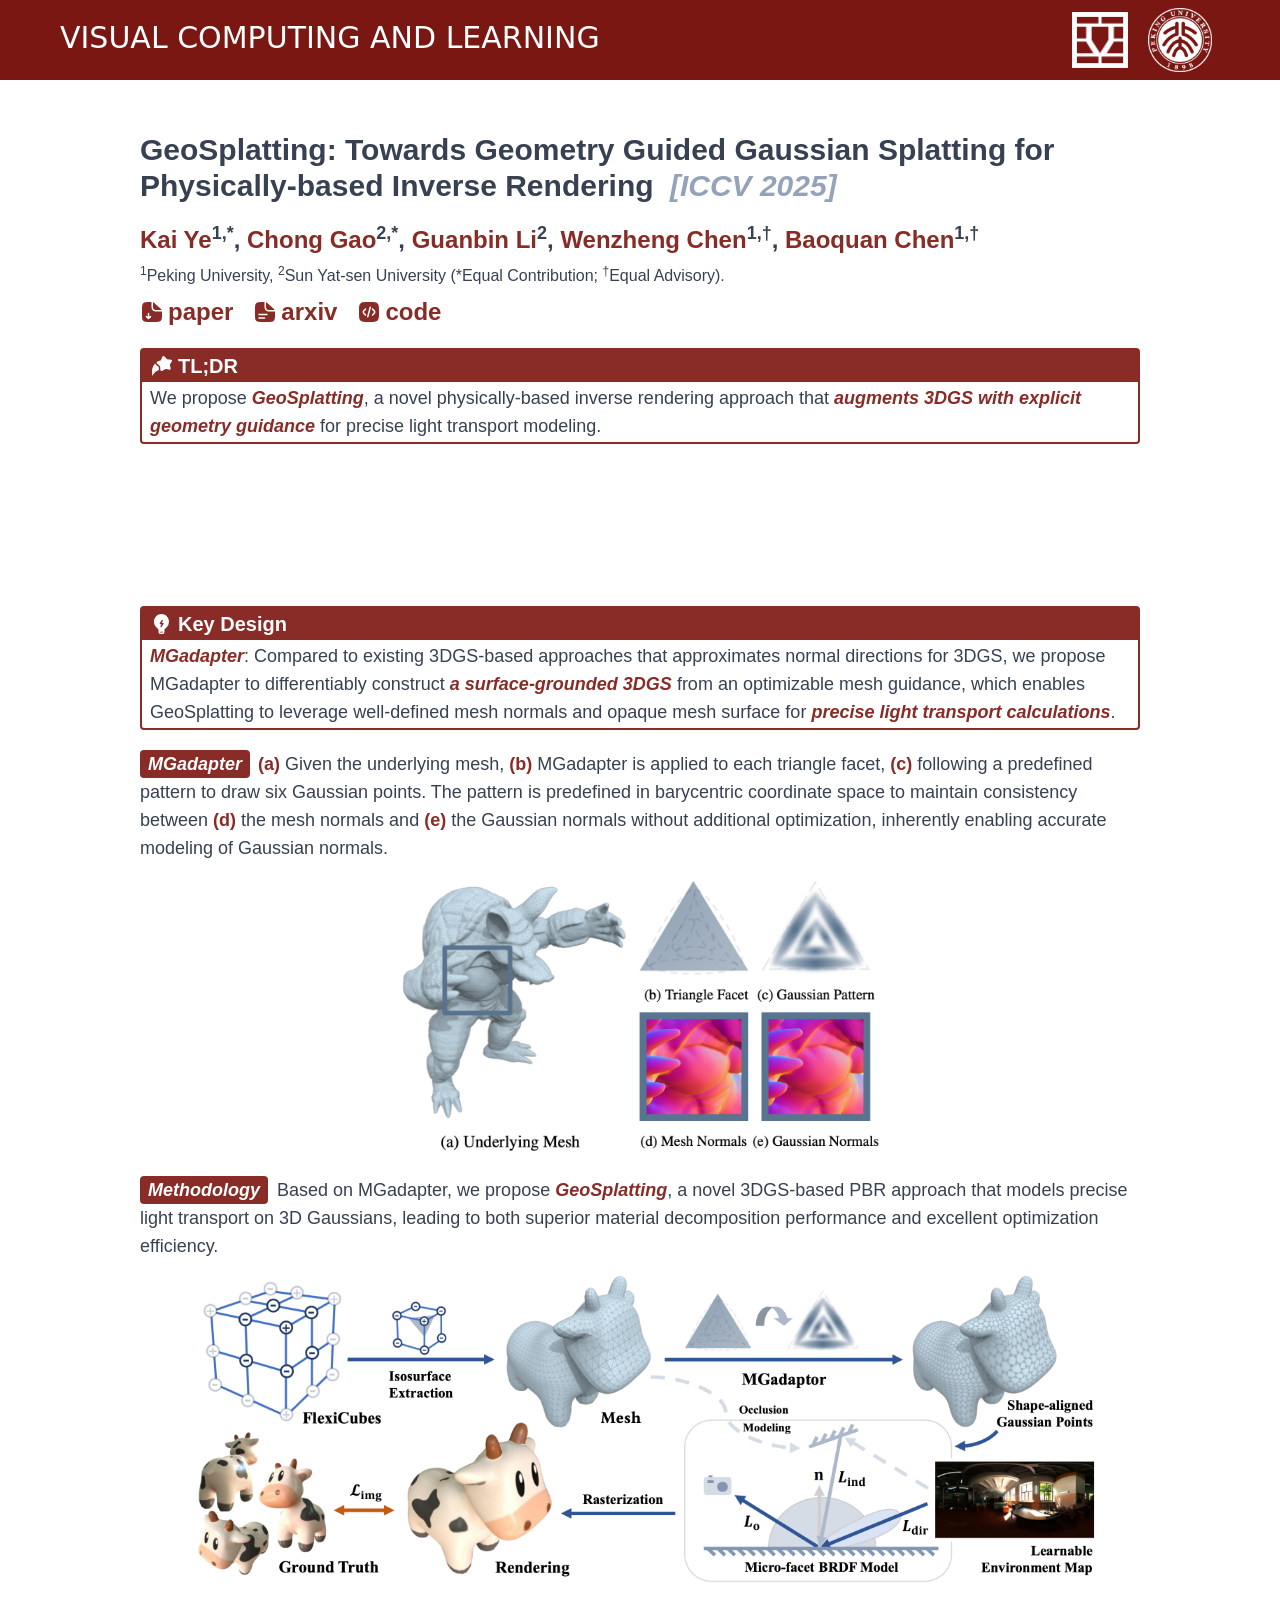
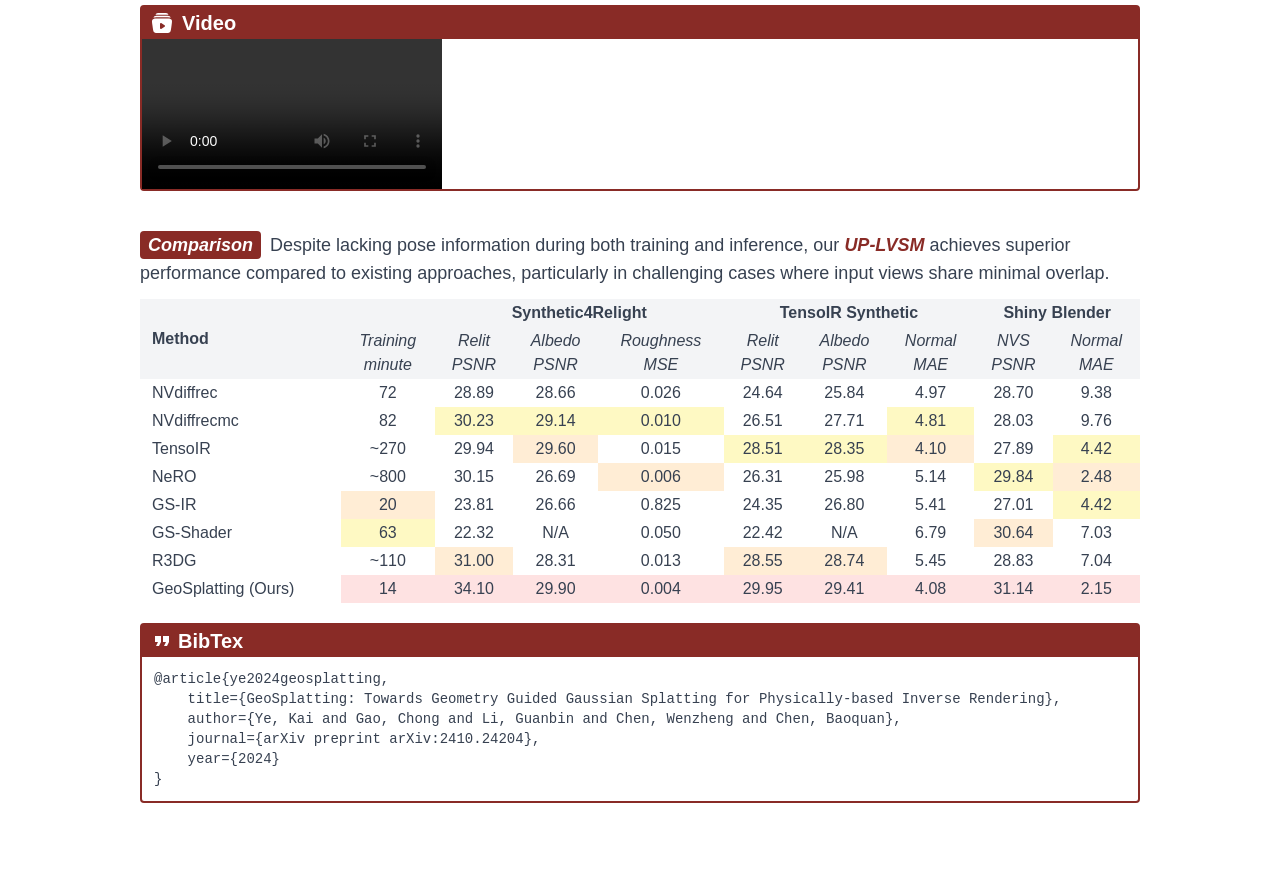
==== commit d1a24e02: "fix" ====
--- a/index.html
+++ b/index.html
@@ -5,8 +5,8 @@
     <link rel="icon" type="image/ico" href="./favicon.ico" />
     <meta name="viewport" content="width=device-width, initial-scale=1.0" />
     <title>GeoSplatting</title>
-    <script type="module" crossorigin src="./assets/index-AmacIBdQ.js"></script>
-    <link rel="stylesheet" crossorigin href="./assets/index-BHLRwJzF.css">
+    <script type="module" crossorigin src="./assets/index-CIV-bM1Z.js"></script>
+    <link rel="stylesheet" crossorigin href="./assets/index-BxG5Fgrr.css">
   </head>
   <body class="font-sans dark:text-white dark:bg-hex-121212">
     <div id="app"></div>
--- a/assets/index-BxG5Fgrr.css
+++ b/assets/index-BxG5Fgrr.css
@@ -0,0 +1 @@
+html,body,#app{height:100%;margin:0;padding:0}html.dark{background:#121212}@font-face{font-family:Lato;font-style:normal;font-weight:400;src:local("Lato Regular"),local("Lato-Regular"),url(https://themes.googleusercontent.com/static/fonts/lato/v6/9k-RPmcnxYEPm8CNFsH2gg.woff) format("woff")}@font-face{font-family:Lato;font-style:normal;font-weight:700;src:local("Lato Bold"),local("Lato-Bold"),url(https://themes.googleusercontent.com/static/fonts/lato/v6/wkfQbvfT_02e2IWO3yYueQ.woff) format("woff")}@font-face{font-family:Lato;font-style:italic;font-weight:400;src:local("Lato Italic"),local("Lato-Italic"),url(https://themes.googleusercontent.com/static/fonts/lato/v6/oUan5VrEkpzIazlUe5ieaA.woff) format("woff")}@font-face{font-family:Lato;font-style:italic;font-weight:700;src:local("Lato Bold Italic"),local("Lato-BoldItalic"),url(https://themes.googleusercontent.com/static/fonts/lato/v6/HkF_qI1x_noxlxhrhMQYED8E0i7KZn-EPnyo3HZu7kw.woff) format("woff")}div[data-v-d8ff9b72]{font-family:Lato,-apple-system,BlinkMacSystemFont,Segoe UI,Roboto,Oxygen,Ubuntu,Cantarell,Fira Sans,Droid Sans,Helvetica Neue,sans-serif;-webkit-font-smoothing:antialiased;-moz-osx-font-smoothing:grayscale}.red-pku[data-v-d8ff9b72]{color:#892b26}.b-red-pku[data-v-d8ff9b72]{border-color:#892b26}.bg-red-pku[data-v-d8ff9b72]{background-color:#892b26}.my-bg-gray-100[data-v-d8ff9b72]{--un-bg-opacity: 1;background-color:rgb(243 244 246 / var(--un-bg-opacity))}.my-bg-yellow-100[data-v-d8ff9b72]{--un-bg-opacity: 1;background-color:rgb(254 249 195 / var(--un-bg-opacity))}.my-bg-orange-100[data-v-d8ff9b72]{--un-bg-opacity: 1;background-color:rgb(255 237 213 / var(--un-bg-opacity))}.my-bg-red-100[data-v-d8ff9b72]{--un-bg-opacity: 1;background-color:rgb(254 226 226 / var(--un-bg-opacity))}@media (prefers-color-scheme: dark){.red-pku[data-v-d8ff9b72],.b-red-pku[data-v-d8ff9b72],.bg-red-pku[data-v-d8ff9b72]{color:#dca8a5}.my-bg-gray-100[data-v-d8ff9b72]{--un-bg-opacity: 1;background-color:rgb(103 104 106 / var(--un-bg-opacity))}.my-bg-yellow-100[data-v-d8ff9b72]{--un-bg-opacity: 1;background-color:rgb(213 209 161 / var(--un-bg-opacity));color:gray}.my-bg-orange-100[data-v-d8ff9b72]{--un-bg-opacity: 1;background-color:rgb(221 190 149 / var(--un-bg-opacity));color:gray}.my-bg-red-100[data-v-d8ff9b72]{--un-bg-opacity: 1;background-color:rgb(195 116 116 / var(--un-bg-opacity))}}@media (min-width: 100rem){.my-md-nav[data-v-d8ff9b72]{display:block}}@media (min-width: 65rem){.my-md-block[data-v-d8ff9b72]{display:block}.my-max-w-250[data-v-d8ff9b72]{max-width:62.5rem}}@media (max-width: 65rem){.my-max-w-250[data-v-d8ff9b72]{max-width:96%}}*,:before,:after{box-sizing:border-box;border-width:0;border-style:solid;border-color:var(--un-default-border-color, #e5e7eb)}:before,:after{--un-content: ""}html,:host{line-height:1.5;-webkit-text-size-adjust:100%;-moz-tab-size:4;tab-size:4;font-family:ui-sans-serif,system-ui,sans-serif,"Apple Color Emoji","Segoe UI Emoji",Segoe UI Symbol,"Noto Color Emoji";font-feature-settings:normal;font-variation-settings:normal;-webkit-tap-highlight-color:transparent}body{margin:0;line-height:inherit}hr{height:0;color:inherit;border-top-width:1px}abbr:where([title]){text-decoration:underline dotted}h1,h2,h3,h4,h5,h6{font-size:inherit;font-weight:inherit}a{color:inherit;text-decoration:inherit}b,strong{font-weight:bolder}code,kbd,samp,pre{font-family:ui-monospace,SFMono-Regular,Menlo,Monaco,Consolas,Liberation Mono,Courier New,monospace;font-feature-settings:normal;font-variation-settings:normal;font-size:1em}small{font-size:80%}sub,sup{font-size:75%;line-height:0;position:relative;vertical-align:baseline}sub{bottom:-.25em}sup{top:-.5em}table{text-indent:0;border-color:inherit;border-collapse:collapse}button,input,optgroup,select,textarea{font-family:inherit;font-feature-settings:inherit;font-variation-settings:inherit;font-size:100%;font-weight:inherit;line-height:inherit;color:inherit;margin:0;padding:0}button,select{text-transform:none}button,[type=button],[type=reset],[type=submit]{-webkit-appearance:button;background-color:transparent;background-image:none}:-moz-focusring{outline:auto}:-moz-ui-invalid{box-shadow:none}progress{vertical-align:baseline}::-webkit-inner-spin-button,::-webkit-outer-spin-button{height:auto}[type=search]{-webkit-appearance:textfield;outline-offset:-2px}::-webkit-search-decoration{-webkit-appearance:none}::-webkit-file-upload-button{-webkit-appearance:button;font:inherit}summary{display:list-item}blockquote,dl,dd,h1,h2,h3,h4,h5,h6,hr,figure,p,pre{margin:0}fieldset{margin:0;padding:0}legend{padding:0}ol,ul,menu{list-style:none;margin:0;padding:0}dialog{padding:0}textarea{resize:vertical}input::placeholder,textarea::placeholder{opacity:1;color:#9ca3af}button,[role=button]{cursor:pointer}:disabled{cursor:default}img,svg,video,canvas,audio,iframe,embed,object{display:block;vertical-align:middle}img,video{max-width:100%;height:auto}[hidden]:where(:not([hidden=until-found])){display:none}*,:before,:after{--un-rotate:0;--un-rotate-x:0;--un-rotate-y:0;--un-rotate-z:0;--un-scale-x:1;--un-scale-y:1;--un-scale-z:1;--un-skew-x:0;--un-skew-y:0;--un-translate-x:0;--un-translate-y:0;--un-translate-z:0;--un-pan-x: ;--un-pan-y: ;--un-pinch-zoom: ;--un-scroll-snap-strictness:proximity;--un-ordinal: ;--un-slashed-zero: ;--un-numeric-figure: ;--un-numeric-spacing: ;--un-numeric-fraction: ;--un-border-spacing-x:0;--un-border-spacing-y:0;--un-ring-offset-shadow:0 0 rgb(0 0 0 / 0);--un-ring-shadow:0 0 rgb(0 0 0 / 0);--un-shadow-inset: ;--un-shadow:0 0 rgb(0 0 0 / 0);--un-ring-inset: ;--un-ring-offset-width:0px;--un-ring-offset-color:#fff;--un-ring-width:0px;--un-ring-color:rgb(147 197 253 / .5);--un-blur: ;--un-brightness: ;--un-contrast: ;--un-drop-shadow: ;--un-grayscale: ;--un-hue-rotate: ;--un-invert: ;--un-saturate: ;--un-sepia: ;--un-backdrop-blur: ;--un-backdrop-brightness: ;--un-backdrop-contrast: ;--un-backdrop-grayscale: ;--un-backdrop-hue-rotate: ;--un-backdrop-invert: ;--un-backdrop-opacity: ;--un-backdrop-saturate: ;--un-backdrop-sepia: }::backdrop{--un-rotate:0;--un-rotate-x:0;--un-rotate-y:0;--un-rotate-z:0;--un-scale-x:1;--un-scale-y:1;--un-scale-z:1;--un-skew-x:0;--un-skew-y:0;--un-translate-x:0;--un-translate-y:0;--un-translate-z:0;--un-pan-x: ;--un-pan-y: ;--un-pinch-zoom: ;--un-scroll-snap-strictness:proximity;--un-ordinal: ;--un-slashed-zero: ;--un-numeric-figure: ;--un-numeric-spacing: ;--un-numeric-fraction: ;--un-border-spacing-x:0;--un-border-spacing-y:0;--un-ring-offset-shadow:0 0 rgb(0 0 0 / 0);--un-ring-shadow:0 0 rgb(0 0 0 / 0);--un-shadow-inset: ;--un-shadow:0 0 rgb(0 0 0 / 0);--un-ring-inset: ;--un-ring-offset-width:0px;--un-ring-offset-color:#fff;--un-ring-width:0px;--un-ring-color:rgb(147 197 253 / .5);--un-blur: ;--un-brightness: ;--un-contrast: ;--un-drop-shadow: ;--un-grayscale: ;--un-hue-rotate: ;--un-invert: ;--un-saturate: ;--un-sepia: ;--un-backdrop-blur: ;--un-backdrop-brightness: ;--un-backdrop-contrast: ;--un-backdrop-grayscale: ;--un-backdrop-hue-rotate: ;--un-backdrop-invert: ;--un-backdrop-opacity: ;--un-backdrop-saturate: ;--un-backdrop-sepia: }@font-face{font-family:DM Sans;font-style:normal;font-weight:400;font-stretch:100%;font-display:swap;src:url(https://fonts.bunny.net/dm-sans/files/dm-sans-latin-400-normal.woff2) format("woff2"),url(https://fonts.bunny.net/dm-sans/files/dm-sans-latin-400-normal.woff) format("woff");unicode-range:U+0000-00FF,U+0131,U+0152-0153,U+02BB-02BC,U+02C6,U+02DA,U+02DC,U+0304,U+0308,U+0329,U+2000-206F,U+20AC,U+2122,U+2191,U+2193,U+2212,U+2215,U+FEFF,U+FFFD}@font-face{font-family:DM Sans;font-style:normal;font-weight:400;font-stretch:100%;font-display:swap;src:url(https://fonts.bunny.net/dm-sans/files/dm-sans-latin-ext-400-normal.woff2) format("woff2"),url(https://fonts.bunny.net/dm-sans/files/dm-sans-latin-ext-400-normal.woff) format("woff");unicode-range:U+0100-02BA,U+02BD-02C5,U+02C7-02CC,U+02CE-02D7,U+02DD-02FF,U+0304,U+0308,U+0329,U+1D00-1DBF,U+1E00-1E9F,U+1EF2-1EFF,U+2020,U+20A0-20AB,U+20AD-20C0,U+2113,U+2C60-2C7F,U+A720-A7FF}@font-face{font-family:"DM Serif Display";font-style:normal;font-weight:400;font-display:swap;src:url(https://fonts.bunny.net/dm-serif-display/files/dm-serif-display-latin-400-normal.woff2) format("woff2"),url(https://fonts.bunny.net/dm-serif-display/files/dm-serif-display-latin-400-normal.woff) format("woff");unicode-range:U+0000-00FF,U+0131,U+0152-0153,U+02BB-02BC,U+02C6,U+02DA,U+02DC,U+0304,U+0308,U+0329,U+2000-206F,U+20AC,U+2122,U+2191,U+2193,U+2212,U+2215,U+FEFF,U+FFFD}@font-face{font-family:"DM Serif Display";font-style:normal;font-weight:400;font-display:swap;src:url(https://fonts.bunny.net/dm-serif-display/files/dm-serif-display-latin-ext-400-normal.woff2) format("woff2"),url(https://fonts.bunny.net/dm-serif-display/files/dm-serif-display-latin-ext-400-normal.woff) format("woff");unicode-range:U+0100-02BA,U+02BD-02C5,U+02C7-02CC,U+02CE-02D7,U+02DD-02FF,U+0304,U+0308,U+0329,U+1D00-1DBF,U+1E00-1E9F,U+1EF2-1EFF,U+2020,U+20A0-20AB,U+20AD-20C0,U+2113,U+2C60-2C7F,U+A720-A7FF}@font-face{font-family:DM Mono;font-style:normal;font-weight:400;font-display:swap;src:url(https://fonts.bunny.net/dm-mono/files/dm-mono-latin-400-normal.woff2) format("woff2"),url(https://fonts.bunny.net/dm-mono/files/dm-mono-latin-400-normal.woff) format("woff");unicode-range:U+0000-00FF,U+0131,U+0152-0153,U+02BB-02BC,U+02C6,U+02DA,U+02DC,U+0304,U+0308,U+0329,U+2000-206F,U+20AC,U+2122,U+2191,U+2193,U+2212,U+2215,U+FEFF,U+FFFD}@font-face{font-family:DM Mono;font-style:normal;font-weight:400;font-display:swap;src:url(https://fonts.bunny.net/dm-mono/files/dm-mono-latin-ext-400-normal.woff2) format("woff2"),url(https://fonts.bunny.net/dm-mono/files/dm-mono-latin-ext-400-normal.woff) format("woff");unicode-range:U+0100-02BA,U+02BD-02C5,U+02C7-02CC,U+02CE-02D7,U+02DD-02FF,U+0304,U+0308,U+0329,U+1D00-1DBF,U+1E00-1E9F,U+1EF2-1EFF,U+2020,U+20A0-20AB,U+20AD-20C0,U+2113,U+2C60-2C7F,U+A720-A7FF}.i-mdi\:format-quote-close{--un-icon:url("data:image/svg+xml;utf8,%3Csvg viewBox='0 0 24 24' width='1.2em' height='1.2em' xmlns='http://www.w3.org/2000/svg' %3E%3Cpath fill='currentColor' d='M14 17h3l2-4V7h-6v6h3M6 17h3l2-4V7H5v6h3z'/%3E%3C/svg%3E");-webkit-mask:var(--un-icon) no-repeat;mask:var(--un-icon) no-repeat;-webkit-mask-size:100% 100%;mask-size:100% 100%;background-color:currentColor;color:inherit;width:1.2em;height:1.2em}.i-solar\:code-square-bold{--un-icon:url("data:image/svg+xml;utf8,%3Csvg viewBox='0 0 24 24' width='1.2em' height='1.2em' xmlns='http://www.w3.org/2000/svg' %3E%3Cpath fill='currentColor' fill-rule='evenodd' d='M3.464 3.464C2 4.93 2 7.286 2 12s0 7.071 1.464 8.535C4.93 22 7.286 22 12 22s7.071 0 8.535-1.465C22 19.072 22 16.714 22 12s0-7.071-1.465-8.536C19.072 2 16.714 2 12 2S4.929 2 3.464 3.464m10.024 2.982a.75.75 0 0 1 .53.918l-2.588 9.66a.75.75 0 0 1-1.449-.389l2.589-9.659a.75.75 0 0 1 .918-.53M14.97 8.47a.75.75 0 0 1 1.06 0l.209.208c.635.635 1.165 1.165 1.529 1.642c.384.504.654 1.036.654 1.68s-.27 1.176-.654 1.68c-.364.477-.894 1.007-1.53 1.642l-.208.208a.75.75 0 1 1-1.06-1.06l.171-.172c.682-.682 1.139-1.14 1.434-1.528c.283-.37.347-.586.347-.77s-.064-.4-.347-.77c-.295-.387-.752-.846-1.434-1.528l-.171-.172a.75.75 0 0 1 0-1.06m-7 0a.75.75 0 0 1 1.06 1.06l-.171.172c-.682.682-1.138 1.14-1.434 1.528c-.283.37-.346.586-.346.77s.063.4.346.77c.296.387.752.846 1.434 1.528l.172.172a.75.75 0 1 1-1.061 1.06l-.208-.208c-.636-.635-1.166-1.165-1.53-1.642c-.384-.504-.653-1.036-.653-1.68s.27-1.176.653-1.68c.364-.477.894-1.007 1.53-1.642z' clip-rule='evenodd'/%3E%3C/svg%3E");-webkit-mask:var(--un-icon) no-repeat;mask:var(--un-icon) no-repeat;-webkit-mask-size:100% 100%;mask-size:100% 100%;background-color:currentColor;color:inherit;width:1.2em;height:1.2em}.i-solar\:file-download-bold{--un-icon:url("data:image/svg+xml;utf8,%3Csvg viewBox='0 0 24 24' width='1.2em' height='1.2em' xmlns='http://www.w3.org/2000/svg' %3E%3Cpath fill='currentColor' d='m19.352 7.617l-3.96-3.563c-1.127-1.015-1.69-1.523-2.383-1.788L13 5c0 2.357 0 3.536.732 4.268S15.643 10 18 10h3.58c-.362-.704-1.012-1.288-2.228-2.383'/%3E%3Cpath fill='currentColor' fill-rule='evenodd' d='M10 22h4c3.771 0 5.657 0 6.828-1.172S22 17.771 22 14v-.437c0-.873 0-1.529-.043-2.063h-4.052c-1.097 0-2.067 0-2.848-.105c-.847-.114-1.694-.375-2.385-1.066c-.692-.692-.953-1.539-1.067-2.386c-.105-.781-.105-1.75-.105-2.848l.01-2.834q0-.124.02-.244C11.121 2 10.636 2 10.03 2C6.239 2 4.343 2 3.172 3.172C2 4.343 2 6.229 2 10v4c0 3.771 0 5.657 1.172 6.828S6.229 22 10 22m-2.013-2.953a.75.75 0 0 0 1.026 0l2-1.875a.75.75 0 0 0-1.026-1.094l-.737.69V13.5a.75.75 0 0 0-1.5 0v3.269l-.737-.691a.75.75 0 0 0-1.026 1.094z' clip-rule='evenodd'/%3E%3C/svg%3E");-webkit-mask:var(--un-icon) no-repeat;mask:var(--un-icon) no-repeat;-webkit-mask-size:100% 100%;mask-size:100% 100%;background-color:currentColor;color:inherit;width:1.2em;height:1.2em}.i-solar\:file-text-bold{--un-icon:url("data:image/svg+xml;utf8,%3Csvg viewBox='0 0 24 24' width='1.2em' height='1.2em' xmlns='http://www.w3.org/2000/svg' %3E%3Cpath fill='currentColor' fill-rule='evenodd' d='M14 22h-4c-3.771 0-5.657 0-6.828-1.172S2 17.771 2 14v-4c0-3.771 0-5.657 1.172-6.828S6.239 2 10.03 2c.606 0 1.091 0 1.5.017q-.02.12-.02.244l-.01 2.834c0 1.097 0 2.067.105 2.848c.114.847.375 1.694 1.067 2.386c.69.69 1.538.952 2.385 1.066c.781.105 1.751.105 2.848.105h4.052c.043.534.043 1.19.043 2.063V14c0 3.771 0 5.657-1.172 6.828S17.771 22 14 22m-8.75-7.5a.75.75 0 0 1 .75-.75h8a.75.75 0 0 1 0 1.5H6a.75.75 0 0 1-.75-.75m0 3.5a.75.75 0 0 1 .75-.75h5.5a.75.75 0 0 1 0 1.5H6a.75.75 0 0 1-.75-.75' clip-rule='evenodd'/%3E%3Cpath fill='currentColor' d='m19.352 7.617l-3.96-3.563c-1.127-1.015-1.69-1.523-2.383-1.788L13 5c0 2.357 0 3.536.732 4.268S15.643 10 18 10h3.58c-.362-.704-1.012-1.288-2.228-2.383'/%3E%3C/svg%3E");-webkit-mask:var(--un-icon) no-repeat;mask:var(--un-icon) no-repeat;-webkit-mask-size:100% 100%;mask-size:100% 100%;background-color:currentColor;color:inherit;width:1.2em;height:1.2em}.i-solar\:lightbulb-bolt-bold{--un-icon:url("data:image/svg+xml;utf8,%3Csvg viewBox='0 0 24 24' width='1.2em' height='1.2em' xmlns='http://www.w3.org/2000/svg' %3E%3Cpath fill='currentColor' fill-rule='evenodd' d='M11.5 2C7.358 2 4 5.436 4 9.674c0 2.273.966 4.315 2.499 5.72c.51.467.889.814 1.157 1.066a15 15 0 0 1 .4.39l.033.036c.237.3.288.376.318.446s.053.16.112.54c.024.15.026.406.026 1.105v.03c0 .409 0 .762.026 1.051c.027.306.087.61.248.895c.18.319.438.583.75.767c.278.165.575.226.874.254c.283.026.628.026 1.028.026h.058c.4 0 .745 0 1.028-.026c.3-.028.595-.09.875-.254a2.07 2.07 0 0 0 .749-.767c.16-.285.22-.588.248-.895c.026-.29.026-.642.025-1.051v-.03c0-.699.003-.955.026-1.105c.06-.38.082-.47.113-.54c.03-.07.081-.147.318-.446l.008-.01l.025-.026l.088-.09q.112-.113.312-.3c.268-.252.647-.599 1.157-1.067A7.74 7.74 0 0 0 19 9.674C19 5.436 15.642 2 11.5 2m1.585 17.674h-3.17q.004.145.014.258c.019.21.05.286.071.324a.7.7 0 0 0 .25.255c.037.022.111.054.316.073c.214.02.497.02.934.02s.72 0 .934-.02c.205-.019.279-.05.316-.073a.7.7 0 0 0 .25-.255c.021-.038.052-.114.07-.324q.011-.113.015-.258M12.61 8.176c.307.224.378.66.159.974l-1.178 1.687h1.402a.68.68 0 0 1 .607.379a.71.71 0 0 1-.052.724L11.6 14.731a.67.67 0 0 1-.951.162a.71.71 0 0 1-.158-.973l1.178-1.687h-1.403a.68.68 0 0 1-.606-.379a.71.71 0 0 1 .051-.725l1.948-2.79a.67.67 0 0 1 .951-.163' clip-rule='evenodd'/%3E%3C/svg%3E");-webkit-mask:var(--un-icon) no-repeat;mask:var(--un-icon) no-repeat;-webkit-mask-size:100% 100%;mask-size:100% 100%;background-color:currentColor;color:inherit;width:1.2em;height:1.2em}.i-solar\:star-fall-2-bold{--un-icon:url("data:image/svg+xml;utf8,%3Csvg viewBox='0 0 24 24' width='1.2em' height='1.2em' xmlns='http://www.w3.org/2000/svg' %3E%3Cpath fill='currentColor' d='M11.58 4.776c.695-1.77 1.042-2.656 1.769-2.765c.726-.11 1.35.63 2.6 2.109l.322.382c.355.42.533.63.774.75s.519.137 1.075.17l.505.029c1.955.114 2.933.172 3.272.81c.34.64-.184 1.438-1.232 3.033l-.27.413c-.299.453-.447.68-.488.939s.033.52.18 1.043l.132.477c.514 1.842.77 2.762.253 3.266c-.516.505-1.464.258-3.36-.235l-.491-.127c-.539-.14-.808-.21-1.075-.17s-.498.185-.964.476l-.423.265c-1.638 1.024-2.457 1.536-3.115 1.208c-.659-.327-.721-1.277-.846-3.177l-.032-.492c-.035-.54-.053-.81-.177-1.044c-.125-.234-.341-.406-.775-.75l-.395-.312C7.294 9.865 6.531 9.26 6.641 8.554s1.02-1.047 2.838-1.729l.471-.176c.517-.194.776-.29.965-.475c.19-.185.288-.437.485-.94zM5.31 9.593C2.873 11.92 1.275 15.806 2.331 22c.943-2.603 3.526-4.76 6.581-6.047c-.106-.593-.154-1.317-.204-2.08l-.039-.595a22 22 0 0 0-.032-.43l-.086-.071l-.268-.215l-.475-.376c-.694-.55-1.34-1.06-1.783-1.532c-.253-.269-.536-.624-.715-1.061'/%3E%3Cpath fill='currentColor' d='m10.347 15.423l-.015-.114l.056.101z'/%3E%3C/svg%3E");-webkit-mask:var(--un-icon) no-repeat;mask:var(--un-icon) no-repeat;-webkit-mask-size:100% 100%;mask-size:100% 100%;background-color:currentColor;color:inherit;width:1.2em;height:1.2em}.i-solar\:video-library-bold{--un-icon:url("data:image/svg+xml;utf8,%3Csvg viewBox='0 0 24 24' width='1.2em' height='1.2em' xmlns='http://www.w3.org/2000/svg' %3E%3Cpath fill='currentColor' d='M8.51 2h6.98c.232 0 .41 0 .566.015c1.108.109 2.015.775 2.4 1.672H5.544c.385-.897 1.292-1.563 2.4-1.672C8.098 2 8.276 2 8.51 2m-2.2 2.723c-1.39 0-2.53.84-2.91 1.954l-.024.07c.398-.12.813-.2 1.232-.253c1.08-.139 2.446-.139 4.032-.139h6.892c1.586 0 2.951 0 4.032.139c.42.054.834.132 1.232.253l-.023-.07c-.38-1.114-1.52-1.954-2.911-1.954z'/%3E%3Cpath fill='currentColor' fill-rule='evenodd' d='M15.328 7.542H8.672c-3.374 0-5.062 0-6.01.987s-.725 2.511-.278 5.56l.422 2.892c.35 2.391.525 3.587 1.422 4.303c.898.716 2.22.716 4.867.716h5.81c2.646 0 3.97 0 4.867-.716s1.072-1.912 1.422-4.303l.422-2.891c.447-3.05.67-4.574-.278-5.561s-2.636-.987-6.01-.987m-.747 8.252c.559-.346.559-1.242 0-1.588l-3.371-2.09c-.543-.337-1.21.101-1.21.794v4.18c0 .693.667 1.13 1.21.794z' clip-rule='evenodd'/%3E%3C/svg%3E");-webkit-mask:var(--un-icon) no-repeat;mask:var(--un-icon) no-repeat;-webkit-mask-size:100% 100%;mask-size:100% 100%;background-color:currentColor;color:inherit;width:1.2em;height:1.2em}.fixed{position:fixed}[static=""]{position:static}.right-10{right:2.5rem}.top-35{top:8.75rem}.z-10{z-index:10}.mx-4{margin-left:1rem;margin-right:1rem}.mx-auto{margin-left:auto;margin-right:auto}.ml-1{margin-left:.25rem}.ml-10{margin-left:2.5rem}.ml-15{margin-left:3.75rem}.ml-2{margin-left:.5rem}.ml-5{margin-left:1.25rem}.mr-1{margin-right:.25rem}.mr-10{margin-right:2.5rem}.mr-2{margin-right:.5rem}.mr-auto{margin-right:auto}.mt-1{margin-top:.25rem}.mt-10{margin-top:2.5rem}.mt-2{margin-top:.5rem}.mt-3{margin-top:.75rem}.mt-5{margin-top:1.25rem}.block{display:block}.inline-block{display:inline-block}.hidden{display:none}.h-10{height:2.5rem}.w-16{width:4rem}.w-50{width:12.5rem}.w-50\%{width:50%}.w-95\%{width:95%}.w-99\%{width:99%}.w-full{width:100%}.flex{display:flex}.inline-flex{display:inline-flex}.flex-col{flex-direction:column}.border-collapse{border-collapse:collapse}.cursor-pointer{cursor:pointer}.list-disc{list-style-type:disc}.items-center{align-items:center}.justify-between{justify-content:space-between}.space-y-4>:not([hidden])~:not([hidden]){--un-space-y-reverse:0;margin-top:calc(1rem * calc(1 - var(--un-space-y-reverse)));margin-bottom:calc(1rem * var(--un-space-y-reverse))}.overflow-x-auto{overflow-x:auto}.b-2{border-width:2px}.b-rounded{border-radius:.25rem}.b-solid{border-style:solid}.bg-\[\#7A1712\]{--un-bg-opacity:1;background-color:rgb(122 23 18 / var(--un-bg-opacity))}.dark .dark\:bg-hex-121212{--un-bg-opacity:1;background-color:rgb(18 18 18 / var(--un-bg-opacity))}.p-2{padding:.5rem}.p-3{padding:.75rem}.px-2{padding-left:.5rem;padding-right:.5rem}.py-0\.5{padding-top:.125rem;padding-bottom:.125rem}.py-3{padding-top:.75rem;padding-bottom:.75rem}.py-4{padding-top:1rem;padding-bottom:1rem}.py-5{padding-top:1.25rem;padding-bottom:1.25rem}[p~=x-4]{padding-left:1rem;padding-right:1rem}[p~=y-10]{padding-top:2.5rem;padding-bottom:2.5rem}.pl-3{padding-left:.75rem}.text-center,[text~=center]{text-align:center}.text-left{text-align:left}.text-2xl{font-size:1.5rem;line-height:2rem}.text-3xl{font-size:1.875rem;line-height:2.25rem}.text-base{font-size:1rem;line-height:1.5rem}.text-lg{font-size:1.125rem;line-height:1.75rem}.text-sm{font-size:.875rem;line-height:1.25rem}.text-xl{font-size:1.25rem;line-height:1.75rem}.dark .dark\:text-white,.text-white{--un-text-opacity:1;color:rgb(255 255 255 / var(--un-text-opacity))}.dark [text~="dark:gray-200"]{--un-text-opacity:1;color:rgb(229 231 235 / var(--un-text-opacity))}.text-bluegray{--un-text-opacity:1;color:rgb(148 163 184 / var(--un-text-opacity))}.text-gray{--un-text-opacity:1;color:rgb(156 163 175 / var(--un-text-opacity))}[text~=gray-700]{--un-text-opacity:1;color:rgb(55 65 81 / var(--un-text-opacity))}.font-bold{font-weight:700}.font-sans,[font-sans=""]{font-family:DM Sans,ui-sans-serif,system-ui,-apple-system,BlinkMacSystemFont,Segoe UI,Roboto,Helvetica Neue,Arial,Noto Sans,sans-serif,"Apple Color Emoji","Segoe UI Emoji",Segoe UI Symbol,"Noto Color Emoji"}.font-italic,.italic{font-style:italic}.antialiased{-webkit-font-smoothing:antialiased;-moz-osx-font-smoothing:grayscale}.grayscale{--un-grayscale:grayscale(1);filter:var(--un-blur) var(--un-brightness) var(--un-contrast) var(--un-drop-shadow) var(--un-grayscale) var(--un-hue-rotate) var(--un-invert) var(--un-saturate) var(--un-sepia)}@media (min-width: 768px){.md\:mr-15{margin-right:3.75rem}.md\:block{display:block}.md\:hidden{display:none}.md\:w-20{width:5rem}}
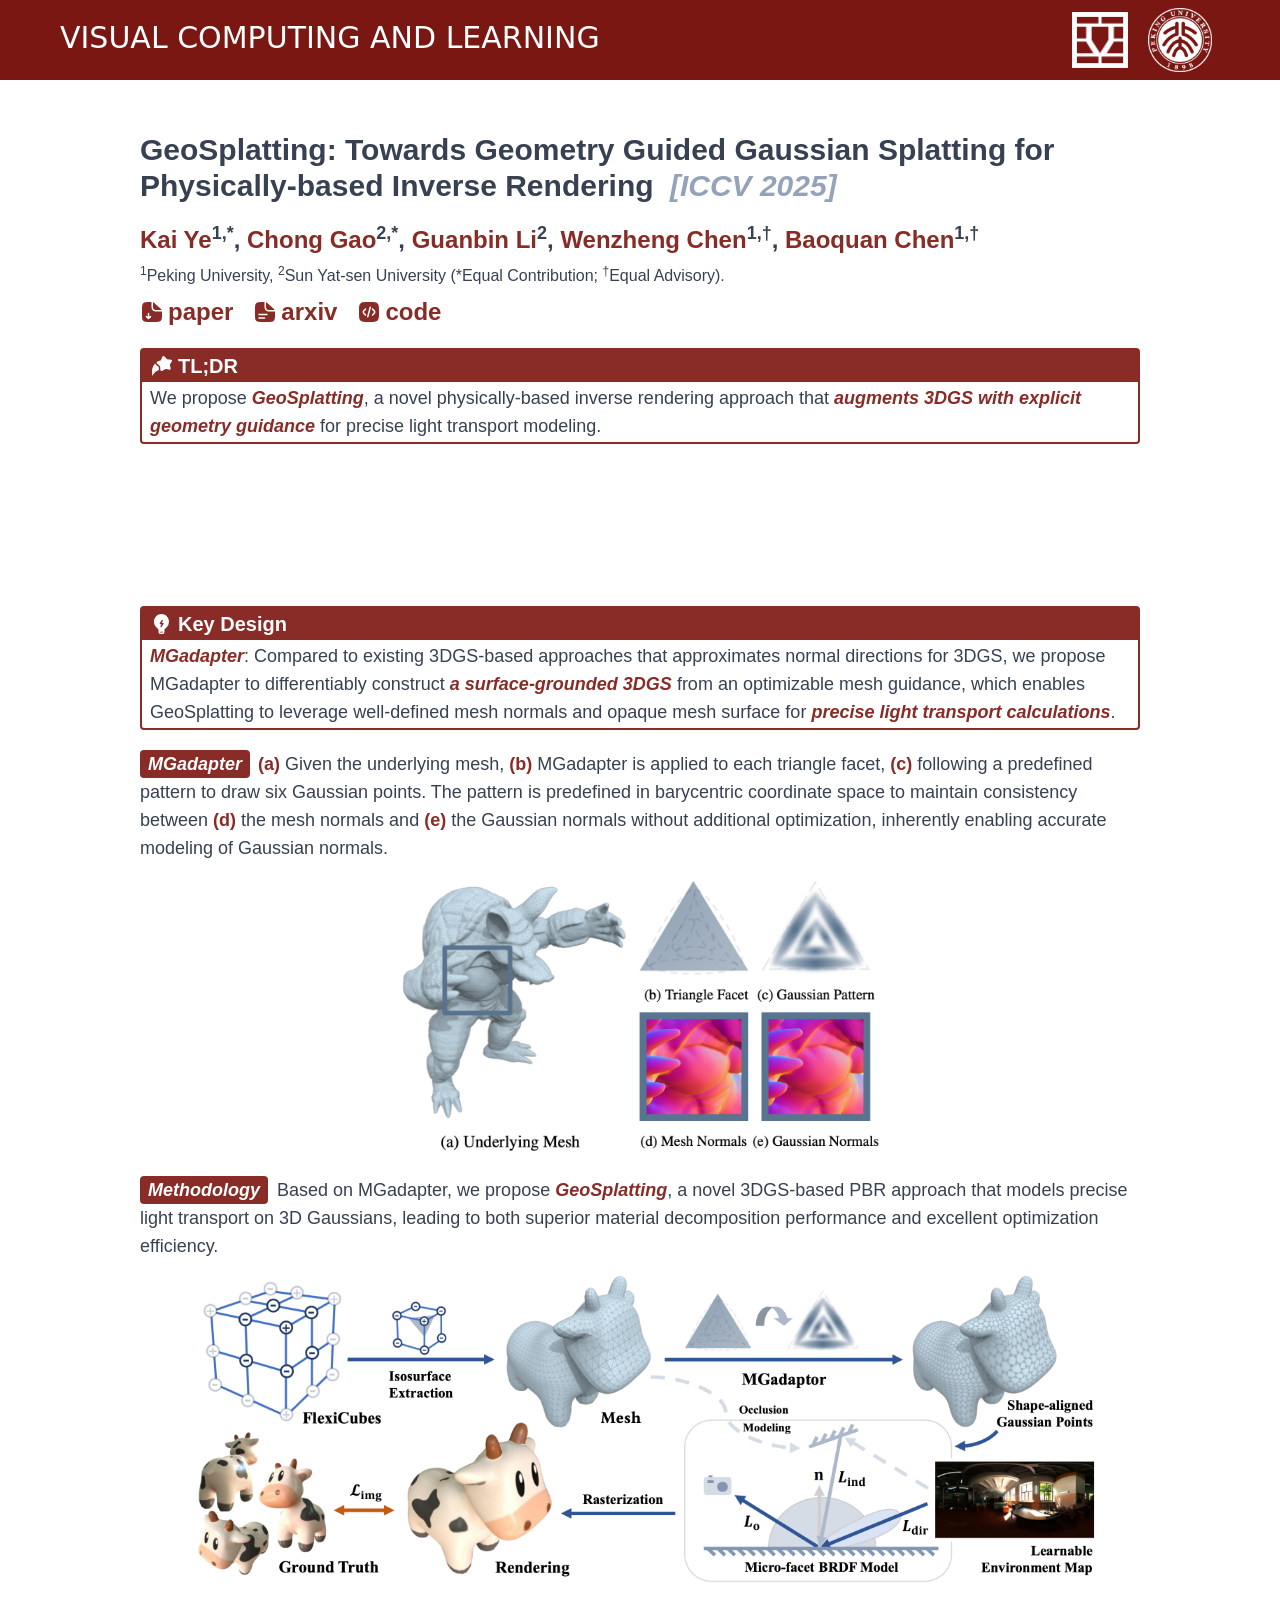
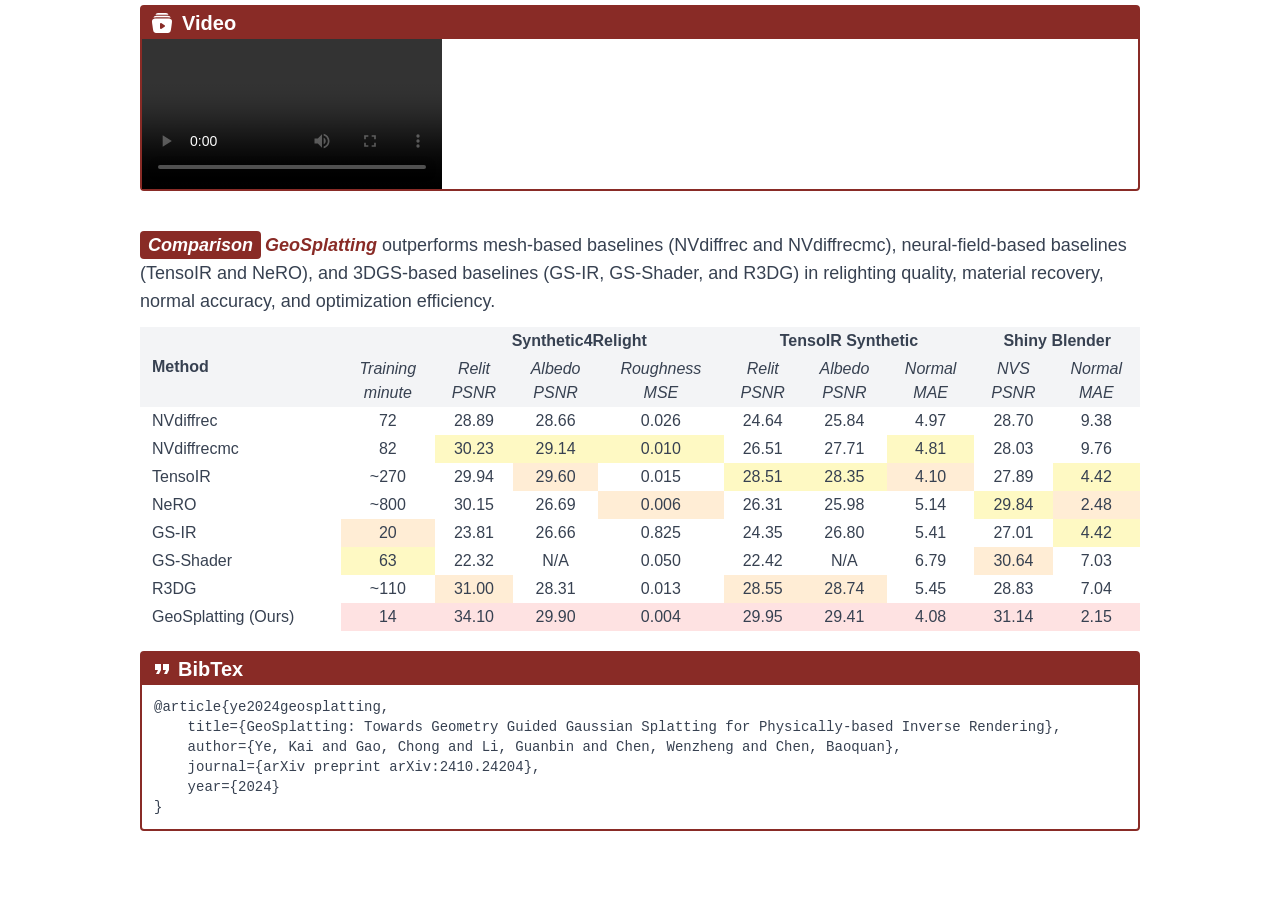
==== commit 9acf9718: "fix" ====
--- a/index.html
+++ b/index.html
@@ -5,8 +5,8 @@
     <link rel="icon" type="image/ico" href="./favicon.ico" />
     <meta name="viewport" content="width=device-width, initial-scale=1.0" />
     <title>GeoSplatting</title>
-    <script type="module" crossorigin src="./assets/index-CIV-bM1Z.js"></script>
-    <link rel="stylesheet" crossorigin href="./assets/index-BxG5Fgrr.css">
+    <script type="module" crossorigin src="./assets/index-D9lz2MyA.js"></script>
+    <link rel="stylesheet" crossorigin href="./assets/index-C6PV6hjB.css">
   </head>
   <body class="font-sans dark:text-white dark:bg-hex-121212">
     <div id="app"></div>
--- a/assets/index-C6PV6hjB.css
+++ b/assets/index-C6PV6hjB.css
@@ -0,0 +1 @@
+html,body,#app{height:100%;margin:0;padding:0}html.dark{background:#121212}@font-face{font-family:Lato;font-style:normal;font-weight:400;src:local("Lato Regular"),local("Lato-Regular"),url(https://themes.googleusercontent.com/static/fonts/lato/v6/9k-RPmcnxYEPm8CNFsH2gg.woff) format("woff")}@font-face{font-family:Lato;font-style:normal;font-weight:700;src:local("Lato Bold"),local("Lato-Bold"),url(https://themes.googleusercontent.com/static/fonts/lato/v6/wkfQbvfT_02e2IWO3yYueQ.woff) format("woff")}@font-face{font-family:Lato;font-style:italic;font-weight:400;src:local("Lato Italic"),local("Lato-Italic"),url(https://themes.googleusercontent.com/static/fonts/lato/v6/oUan5VrEkpzIazlUe5ieaA.woff) format("woff")}@font-face{font-family:Lato;font-style:italic;font-weight:700;src:local("Lato Bold Italic"),local("Lato-BoldItalic"),url(https://themes.googleusercontent.com/static/fonts/lato/v6/HkF_qI1x_noxlxhrhMQYED8E0i7KZn-EPnyo3HZu7kw.woff) format("woff")}div[data-v-02af55d8]{font-family:Lato,-apple-system,BlinkMacSystemFont,Segoe UI,Roboto,Oxygen,Ubuntu,Cantarell,Fira Sans,Droid Sans,Helvetica Neue,sans-serif;-webkit-font-smoothing:antialiased;-moz-osx-font-smoothing:grayscale}.red-pku[data-v-02af55d8]{color:#892b26}.b-red-pku[data-v-02af55d8]{border-color:#892b26}.bg-red-pku[data-v-02af55d8]{background-color:#892b26}.my-bg-gray-100[data-v-02af55d8]{--un-bg-opacity: 1;background-color:rgb(243 244 246 / var(--un-bg-opacity))}.my-bg-yellow-100[data-v-02af55d8]{--un-bg-opacity: 1;background-color:rgb(254 249 195 / var(--un-bg-opacity))}.my-bg-orange-100[data-v-02af55d8]{--un-bg-opacity: 1;background-color:rgb(255 237 213 / var(--un-bg-opacity))}.my-bg-red-100[data-v-02af55d8]{--un-bg-opacity: 1;background-color:rgb(254 226 226 / var(--un-bg-opacity))}@media (prefers-color-scheme: dark){.red-pku[data-v-02af55d8],.b-red-pku[data-v-02af55d8],.bg-red-pku[data-v-02af55d8]{color:#dca8a5}.my-bg-gray-100[data-v-02af55d8]{--un-bg-opacity: 1;background-color:rgb(103 104 106 / var(--un-bg-opacity))}.my-bg-yellow-100[data-v-02af55d8]{--un-bg-opacity: 1;background-color:rgb(213 209 161 / var(--un-bg-opacity));color:gray}.my-bg-orange-100[data-v-02af55d8]{--un-bg-opacity: 1;background-color:rgb(221 190 149 / var(--un-bg-opacity));color:gray}.my-bg-red-100[data-v-02af55d8]{--un-bg-opacity: 1;background-color:rgb(195 116 116 / var(--un-bg-opacity))}}@media (min-width: 100rem){.my-md-nav[data-v-02af55d8]{display:block}}@media (min-width: 65rem){.my-md-block[data-v-02af55d8]{display:block}.my-max-w-250[data-v-02af55d8]{max-width:62.5rem}}@media (max-width: 65rem){.my-max-w-250[data-v-02af55d8]{max-width:96%}}*,:before,:after{box-sizing:border-box;border-width:0;border-style:solid;border-color:var(--un-default-border-color, #e5e7eb)}:before,:after{--un-content: ""}html,:host{line-height:1.5;-webkit-text-size-adjust:100%;-moz-tab-size:4;tab-size:4;font-family:ui-sans-serif,system-ui,sans-serif,"Apple Color Emoji","Segoe UI Emoji",Segoe UI Symbol,"Noto Color Emoji";font-feature-settings:normal;font-variation-settings:normal;-webkit-tap-highlight-color:transparent}body{margin:0;line-height:inherit}hr{height:0;color:inherit;border-top-width:1px}abbr:where([title]){text-decoration:underline dotted}h1,h2,h3,h4,h5,h6{font-size:inherit;font-weight:inherit}a{color:inherit;text-decoration:inherit}b,strong{font-weight:bolder}code,kbd,samp,pre{font-family:ui-monospace,SFMono-Regular,Menlo,Monaco,Consolas,Liberation Mono,Courier New,monospace;font-feature-settings:normal;font-variation-settings:normal;font-size:1em}small{font-size:80%}sub,sup{font-size:75%;line-height:0;position:relative;vertical-align:baseline}sub{bottom:-.25em}sup{top:-.5em}table{text-indent:0;border-color:inherit;border-collapse:collapse}button,input,optgroup,select,textarea{font-family:inherit;font-feature-settings:inherit;font-variation-settings:inherit;font-size:100%;font-weight:inherit;line-height:inherit;color:inherit;margin:0;padding:0}button,select{text-transform:none}button,[type=button],[type=reset],[type=submit]{-webkit-appearance:button;background-color:transparent;background-image:none}:-moz-focusring{outline:auto}:-moz-ui-invalid{box-shadow:none}progress{vertical-align:baseline}::-webkit-inner-spin-button,::-webkit-outer-spin-button{height:auto}[type=search]{-webkit-appearance:textfield;outline-offset:-2px}::-webkit-search-decoration{-webkit-appearance:none}::-webkit-file-upload-button{-webkit-appearance:button;font:inherit}summary{display:list-item}blockquote,dl,dd,h1,h2,h3,h4,h5,h6,hr,figure,p,pre{margin:0}fieldset{margin:0;padding:0}legend{padding:0}ol,ul,menu{list-style:none;margin:0;padding:0}dialog{padding:0}textarea{resize:vertical}input::placeholder,textarea::placeholder{opacity:1;color:#9ca3af}button,[role=button]{cursor:pointer}:disabled{cursor:default}img,svg,video,canvas,audio,iframe,embed,object{display:block;vertical-align:middle}img,video{max-width:100%;height:auto}[hidden]:where(:not([hidden=until-found])){display:none}*,:before,:after{--un-rotate:0;--un-rotate-x:0;--un-rotate-y:0;--un-rotate-z:0;--un-scale-x:1;--un-scale-y:1;--un-scale-z:1;--un-skew-x:0;--un-skew-y:0;--un-translate-x:0;--un-translate-y:0;--un-translate-z:0;--un-pan-x: ;--un-pan-y: ;--un-pinch-zoom: ;--un-scroll-snap-strictness:proximity;--un-ordinal: ;--un-slashed-zero: ;--un-numeric-figure: ;--un-numeric-spacing: ;--un-numeric-fraction: ;--un-border-spacing-x:0;--un-border-spacing-y:0;--un-ring-offset-shadow:0 0 rgb(0 0 0 / 0);--un-ring-shadow:0 0 rgb(0 0 0 / 0);--un-shadow-inset: ;--un-shadow:0 0 rgb(0 0 0 / 0);--un-ring-inset: ;--un-ring-offset-width:0px;--un-ring-offset-color:#fff;--un-ring-width:0px;--un-ring-color:rgb(147 197 253 / .5);--un-blur: ;--un-brightness: ;--un-contrast: ;--un-drop-shadow: ;--un-grayscale: ;--un-hue-rotate: ;--un-invert: ;--un-saturate: ;--un-sepia: ;--un-backdrop-blur: ;--un-backdrop-brightness: ;--un-backdrop-contrast: ;--un-backdrop-grayscale: ;--un-backdrop-hue-rotate: ;--un-backdrop-invert: ;--un-backdrop-opacity: ;--un-backdrop-saturate: ;--un-backdrop-sepia: }::backdrop{--un-rotate:0;--un-rotate-x:0;--un-rotate-y:0;--un-rotate-z:0;--un-scale-x:1;--un-scale-y:1;--un-scale-z:1;--un-skew-x:0;--un-skew-y:0;--un-translate-x:0;--un-translate-y:0;--un-translate-z:0;--un-pan-x: ;--un-pan-y: ;--un-pinch-zoom: ;--un-scroll-snap-strictness:proximity;--un-ordinal: ;--un-slashed-zero: ;--un-numeric-figure: ;--un-numeric-spacing: ;--un-numeric-fraction: ;--un-border-spacing-x:0;--un-border-spacing-y:0;--un-ring-offset-shadow:0 0 rgb(0 0 0 / 0);--un-ring-shadow:0 0 rgb(0 0 0 / 0);--un-shadow-inset: ;--un-shadow:0 0 rgb(0 0 0 / 0);--un-ring-inset: ;--un-ring-offset-width:0px;--un-ring-offset-color:#fff;--un-ring-width:0px;--un-ring-color:rgb(147 197 253 / .5);--un-blur: ;--un-brightness: ;--un-contrast: ;--un-drop-shadow: ;--un-grayscale: ;--un-hue-rotate: ;--un-invert: ;--un-saturate: ;--un-sepia: ;--un-backdrop-blur: ;--un-backdrop-brightness: ;--un-backdrop-contrast: ;--un-backdrop-grayscale: ;--un-backdrop-hue-rotate: ;--un-backdrop-invert: ;--un-backdrop-opacity: ;--un-backdrop-saturate: ;--un-backdrop-sepia: }@font-face{font-family:DM Sans;font-style:normal;font-weight:400;font-stretch:100%;font-display:swap;src:url(https://fonts.bunny.net/dm-sans/files/dm-sans-latin-400-normal.woff2) format("woff2"),url(https://fonts.bunny.net/dm-sans/files/dm-sans-latin-400-normal.woff) format("woff");unicode-range:U+0000-00FF,U+0131,U+0152-0153,U+02BB-02BC,U+02C6,U+02DA,U+02DC,U+0304,U+0308,U+0329,U+2000-206F,U+20AC,U+2122,U+2191,U+2193,U+2212,U+2215,U+FEFF,U+FFFD}@font-face{font-family:DM Sans;font-style:normal;font-weight:400;font-stretch:100%;font-display:swap;src:url(https://fonts.bunny.net/dm-sans/files/dm-sans-latin-ext-400-normal.woff2) format("woff2"),url(https://fonts.bunny.net/dm-sans/files/dm-sans-latin-ext-400-normal.woff) format("woff");unicode-range:U+0100-02BA,U+02BD-02C5,U+02C7-02CC,U+02CE-02D7,U+02DD-02FF,U+0304,U+0308,U+0329,U+1D00-1DBF,U+1E00-1E9F,U+1EF2-1EFF,U+2020,U+20A0-20AB,U+20AD-20C0,U+2113,U+2C60-2C7F,U+A720-A7FF}@font-face{font-family:"DM Serif Display";font-style:normal;font-weight:400;font-display:swap;src:url(https://fonts.bunny.net/dm-serif-display/files/dm-serif-display-latin-400-normal.woff2) format("woff2"),url(https://fonts.bunny.net/dm-serif-display/files/dm-serif-display-latin-400-normal.woff) format("woff");unicode-range:U+0000-00FF,U+0131,U+0152-0153,U+02BB-02BC,U+02C6,U+02DA,U+02DC,U+0304,U+0308,U+0329,U+2000-206F,U+20AC,U+2122,U+2191,U+2193,U+2212,U+2215,U+FEFF,U+FFFD}@font-face{font-family:"DM Serif Display";font-style:normal;font-weight:400;font-display:swap;src:url(https://fonts.bunny.net/dm-serif-display/files/dm-serif-display-latin-ext-400-normal.woff2) format("woff2"),url(https://fonts.bunny.net/dm-serif-display/files/dm-serif-display-latin-ext-400-normal.woff) format("woff");unicode-range:U+0100-02BA,U+02BD-02C5,U+02C7-02CC,U+02CE-02D7,U+02DD-02FF,U+0304,U+0308,U+0329,U+1D00-1DBF,U+1E00-1E9F,U+1EF2-1EFF,U+2020,U+20A0-20AB,U+20AD-20C0,U+2113,U+2C60-2C7F,U+A720-A7FF}@font-face{font-family:DM Mono;font-style:normal;font-weight:400;font-display:swap;src:url(https://fonts.bunny.net/dm-mono/files/dm-mono-latin-400-normal.woff2) format("woff2"),url(https://fonts.bunny.net/dm-mono/files/dm-mono-latin-400-normal.woff) format("woff");unicode-range:U+0000-00FF,U+0131,U+0152-0153,U+02BB-02BC,U+02C6,U+02DA,U+02DC,U+0304,U+0308,U+0329,U+2000-206F,U+20AC,U+2122,U+2191,U+2193,U+2212,U+2215,U+FEFF,U+FFFD}@font-face{font-family:DM Mono;font-style:normal;font-weight:400;font-display:swap;src:url(https://fonts.bunny.net/dm-mono/files/dm-mono-latin-ext-400-normal.woff2) format("woff2"),url(https://fonts.bunny.net/dm-mono/files/dm-mono-latin-ext-400-normal.woff) format("woff");unicode-range:U+0100-02BA,U+02BD-02C5,U+02C7-02CC,U+02CE-02D7,U+02DD-02FF,U+0304,U+0308,U+0329,U+1D00-1DBF,U+1E00-1E9F,U+1EF2-1EFF,U+2020,U+20A0-20AB,U+20AD-20C0,U+2113,U+2C60-2C7F,U+A720-A7FF}.i-mdi\:format-quote-close{--un-icon:url("data:image/svg+xml;utf8,%3Csvg viewBox='0 0 24 24' width='1.2em' height='1.2em' xmlns='http://www.w3.org/2000/svg' %3E%3Cpath fill='currentColor' d='M14 17h3l2-4V7h-6v6h3M6 17h3l2-4V7H5v6h3z'/%3E%3C/svg%3E");-webkit-mask:var(--un-icon) no-repeat;mask:var(--un-icon) no-repeat;-webkit-mask-size:100% 100%;mask-size:100% 100%;background-color:currentColor;color:inherit;width:1.2em;height:1.2em}.i-solar\:code-square-bold{--un-icon:url("data:image/svg+xml;utf8,%3Csvg viewBox='0 0 24 24' width='1.2em' height='1.2em' xmlns='http://www.w3.org/2000/svg' %3E%3Cpath fill='currentColor' fill-rule='evenodd' d='M3.464 3.464C2 4.93 2 7.286 2 12s0 7.071 1.464 8.535C4.93 22 7.286 22 12 22s7.071 0 8.535-1.465C22 19.072 22 16.714 22 12s0-7.071-1.465-8.536C19.072 2 16.714 2 12 2S4.929 2 3.464 3.464m10.024 2.982a.75.75 0 0 1 .53.918l-2.588 9.66a.75.75 0 0 1-1.449-.389l2.589-9.659a.75.75 0 0 1 .918-.53M14.97 8.47a.75.75 0 0 1 1.06 0l.209.208c.635.635 1.165 1.165 1.529 1.642c.384.504.654 1.036.654 1.68s-.27 1.176-.654 1.68c-.364.477-.894 1.007-1.53 1.642l-.208.208a.75.75 0 1 1-1.06-1.06l.171-.172c.682-.682 1.139-1.14 1.434-1.528c.283-.37.347-.586.347-.77s-.064-.4-.347-.77c-.295-.387-.752-.846-1.434-1.528l-.171-.172a.75.75 0 0 1 0-1.06m-7 0a.75.75 0 0 1 1.06 1.06l-.171.172c-.682.682-1.138 1.14-1.434 1.528c-.283.37-.346.586-.346.77s.063.4.346.77c.296.387.752.846 1.434 1.528l.172.172a.75.75 0 1 1-1.061 1.06l-.208-.208c-.636-.635-1.166-1.165-1.53-1.642c-.384-.504-.653-1.036-.653-1.68s.27-1.176.653-1.68c.364-.477.894-1.007 1.53-1.642z' clip-rule='evenodd'/%3E%3C/svg%3E");-webkit-mask:var(--un-icon) no-repeat;mask:var(--un-icon) no-repeat;-webkit-mask-size:100% 100%;mask-size:100% 100%;background-color:currentColor;color:inherit;width:1.2em;height:1.2em}.i-solar\:file-download-bold{--un-icon:url("data:image/svg+xml;utf8,%3Csvg viewBox='0 0 24 24' width='1.2em' height='1.2em' xmlns='http://www.w3.org/2000/svg' %3E%3Cpath fill='currentColor' d='m19.352 7.617l-3.96-3.563c-1.127-1.015-1.69-1.523-2.383-1.788L13 5c0 2.357 0 3.536.732 4.268S15.643 10 18 10h3.58c-.362-.704-1.012-1.288-2.228-2.383'/%3E%3Cpath fill='currentColor' fill-rule='evenodd' d='M10 22h4c3.771 0 5.657 0 6.828-1.172S22 17.771 22 14v-.437c0-.873 0-1.529-.043-2.063h-4.052c-1.097 0-2.067 0-2.848-.105c-.847-.114-1.694-.375-2.385-1.066c-.692-.692-.953-1.539-1.067-2.386c-.105-.781-.105-1.75-.105-2.848l.01-2.834q0-.124.02-.244C11.121 2 10.636 2 10.03 2C6.239 2 4.343 2 3.172 3.172C2 4.343 2 6.229 2 10v4c0 3.771 0 5.657 1.172 6.828S6.229 22 10 22m-2.013-2.953a.75.75 0 0 0 1.026 0l2-1.875a.75.75 0 0 0-1.026-1.094l-.737.69V13.5a.75.75 0 0 0-1.5 0v3.269l-.737-.691a.75.75 0 0 0-1.026 1.094z' clip-rule='evenodd'/%3E%3C/svg%3E");-webkit-mask:var(--un-icon) no-repeat;mask:var(--un-icon) no-repeat;-webkit-mask-size:100% 100%;mask-size:100% 100%;background-color:currentColor;color:inherit;width:1.2em;height:1.2em}.i-solar\:file-text-bold{--un-icon:url("data:image/svg+xml;utf8,%3Csvg viewBox='0 0 24 24' width='1.2em' height='1.2em' xmlns='http://www.w3.org/2000/svg' %3E%3Cpath fill='currentColor' fill-rule='evenodd' d='M14 22h-4c-3.771 0-5.657 0-6.828-1.172S2 17.771 2 14v-4c0-3.771 0-5.657 1.172-6.828S6.239 2 10.03 2c.606 0 1.091 0 1.5.017q-.02.12-.02.244l-.01 2.834c0 1.097 0 2.067.105 2.848c.114.847.375 1.694 1.067 2.386c.69.69 1.538.952 2.385 1.066c.781.105 1.751.105 2.848.105h4.052c.043.534.043 1.19.043 2.063V14c0 3.771 0 5.657-1.172 6.828S17.771 22 14 22m-8.75-7.5a.75.75 0 0 1 .75-.75h8a.75.75 0 0 1 0 1.5H6a.75.75 0 0 1-.75-.75m0 3.5a.75.75 0 0 1 .75-.75h5.5a.75.75 0 0 1 0 1.5H6a.75.75 0 0 1-.75-.75' clip-rule='evenodd'/%3E%3Cpath fill='currentColor' d='m19.352 7.617l-3.96-3.563c-1.127-1.015-1.69-1.523-2.383-1.788L13 5c0 2.357 0 3.536.732 4.268S15.643 10 18 10h3.58c-.362-.704-1.012-1.288-2.228-2.383'/%3E%3C/svg%3E");-webkit-mask:var(--un-icon) no-repeat;mask:var(--un-icon) no-repeat;-webkit-mask-size:100% 100%;mask-size:100% 100%;background-color:currentColor;color:inherit;width:1.2em;height:1.2em}.i-solar\:lightbulb-bolt-bold{--un-icon:url("data:image/svg+xml;utf8,%3Csvg viewBox='0 0 24 24' width='1.2em' height='1.2em' xmlns='http://www.w3.org/2000/svg' %3E%3Cpath fill='currentColor' fill-rule='evenodd' d='M11.5 2C7.358 2 4 5.436 4 9.674c0 2.273.966 4.315 2.499 5.72c.51.467.889.814 1.157 1.066a15 15 0 0 1 .4.39l.033.036c.237.3.288.376.318.446s.053.16.112.54c.024.15.026.406.026 1.105v.03c0 .409 0 .762.026 1.051c.027.306.087.61.248.895c.18.319.438.583.75.767c.278.165.575.226.874.254c.283.026.628.026 1.028.026h.058c.4 0 .745 0 1.028-.026c.3-.028.595-.09.875-.254a2.07 2.07 0 0 0 .749-.767c.16-.285.22-.588.248-.895c.026-.29.026-.642.025-1.051v-.03c0-.699.003-.955.026-1.105c.06-.38.082-.47.113-.54c.03-.07.081-.147.318-.446l.008-.01l.025-.026l.088-.09q.112-.113.312-.3c.268-.252.647-.599 1.157-1.067A7.74 7.74 0 0 0 19 9.674C19 5.436 15.642 2 11.5 2m1.585 17.674h-3.17q.004.145.014.258c.019.21.05.286.071.324a.7.7 0 0 0 .25.255c.037.022.111.054.316.073c.214.02.497.02.934.02s.72 0 .934-.02c.205-.019.279-.05.316-.073a.7.7 0 0 0 .25-.255c.021-.038.052-.114.07-.324q.011-.113.015-.258M12.61 8.176c.307.224.378.66.159.974l-1.178 1.687h1.402a.68.68 0 0 1 .607.379a.71.71 0 0 1-.052.724L11.6 14.731a.67.67 0 0 1-.951.162a.71.71 0 0 1-.158-.973l1.178-1.687h-1.403a.68.68 0 0 1-.606-.379a.71.71 0 0 1 .051-.725l1.948-2.79a.67.67 0 0 1 .951-.163' clip-rule='evenodd'/%3E%3C/svg%3E");-webkit-mask:var(--un-icon) no-repeat;mask:var(--un-icon) no-repeat;-webkit-mask-size:100% 100%;mask-size:100% 100%;background-color:currentColor;color:inherit;width:1.2em;height:1.2em}.i-solar\:star-fall-2-bold{--un-icon:url("data:image/svg+xml;utf8,%3Csvg viewBox='0 0 24 24' width='1.2em' height='1.2em' xmlns='http://www.w3.org/2000/svg' %3E%3Cpath fill='currentColor' d='M11.58 4.776c.695-1.77 1.042-2.656 1.769-2.765c.726-.11 1.35.63 2.6 2.109l.322.382c.355.42.533.63.774.75s.519.137 1.075.17l.505.029c1.955.114 2.933.172 3.272.81c.34.64-.184 1.438-1.232 3.033l-.27.413c-.299.453-.447.68-.488.939s.033.52.18 1.043l.132.477c.514 1.842.77 2.762.253 3.266c-.516.505-1.464.258-3.36-.235l-.491-.127c-.539-.14-.808-.21-1.075-.17s-.498.185-.964.476l-.423.265c-1.638 1.024-2.457 1.536-3.115 1.208c-.659-.327-.721-1.277-.846-3.177l-.032-.492c-.035-.54-.053-.81-.177-1.044c-.125-.234-.341-.406-.775-.75l-.395-.312C7.294 9.865 6.531 9.26 6.641 8.554s1.02-1.047 2.838-1.729l.471-.176c.517-.194.776-.29.965-.475c.19-.185.288-.437.485-.94zM5.31 9.593C2.873 11.92 1.275 15.806 2.331 22c.943-2.603 3.526-4.76 6.581-6.047c-.106-.593-.154-1.317-.204-2.08l-.039-.595a22 22 0 0 0-.032-.43l-.086-.071l-.268-.215l-.475-.376c-.694-.55-1.34-1.06-1.783-1.532c-.253-.269-.536-.624-.715-1.061'/%3E%3Cpath fill='currentColor' d='m10.347 15.423l-.015-.114l.056.101z'/%3E%3C/svg%3E");-webkit-mask:var(--un-icon) no-repeat;mask:var(--un-icon) no-repeat;-webkit-mask-size:100% 100%;mask-size:100% 100%;background-color:currentColor;color:inherit;width:1.2em;height:1.2em}.i-solar\:video-library-bold{--un-icon:url("data:image/svg+xml;utf8,%3Csvg viewBox='0 0 24 24' width='1.2em' height='1.2em' xmlns='http://www.w3.org/2000/svg' %3E%3Cpath fill='currentColor' d='M8.51 2h6.98c.232 0 .41 0 .566.015c1.108.109 2.015.775 2.4 1.672H5.544c.385-.897 1.292-1.563 2.4-1.672C8.098 2 8.276 2 8.51 2m-2.2 2.723c-1.39 0-2.53.84-2.91 1.954l-.024.07c.398-.12.813-.2 1.232-.253c1.08-.139 2.446-.139 4.032-.139h6.892c1.586 0 2.951 0 4.032.139c.42.054.834.132 1.232.253l-.023-.07c-.38-1.114-1.52-1.954-2.911-1.954z'/%3E%3Cpath fill='currentColor' fill-rule='evenodd' d='M15.328 7.542H8.672c-3.374 0-5.062 0-6.01.987s-.725 2.511-.278 5.56l.422 2.892c.35 2.391.525 3.587 1.422 4.303c.898.716 2.22.716 4.867.716h5.81c2.646 0 3.97 0 4.867-.716s1.072-1.912 1.422-4.303l.422-2.891c.447-3.05.67-4.574-.278-5.561s-2.636-.987-6.01-.987m-.747 8.252c.559-.346.559-1.242 0-1.588l-3.371-2.09c-.543-.337-1.21.101-1.21.794v4.18c0 .693.667 1.13 1.21.794z' clip-rule='evenodd'/%3E%3C/svg%3E");-webkit-mask:var(--un-icon) no-repeat;mask:var(--un-icon) no-repeat;-webkit-mask-size:100% 100%;mask-size:100% 100%;background-color:currentColor;color:inherit;width:1.2em;height:1.2em}.fixed{position:fixed}[static=""]{position:static}.right-10{right:2.5rem}.top-35{top:8.75rem}.z-10{z-index:10}.mx-4{margin-left:1rem;margin-right:1rem}.mx-auto{margin-left:auto;margin-right:auto}.ml-1{margin-left:.25rem}.ml-10{margin-left:2.5rem}.ml-15{margin-left:3.75rem}.ml-2{margin-left:.5rem}.ml-5{margin-left:1.25rem}.mr-1{margin-right:.25rem}.mr-10{margin-right:2.5rem}.mr-2{margin-right:.5rem}.mr-auto{margin-right:auto}.mt-1{margin-top:.25rem}.mt-10{margin-top:2.5rem}.mt-2{margin-top:.5rem}.mt-3{margin-top:.75rem}.mt-5{margin-top:1.25rem}.block{display:block}.inline-block{display:inline-block}.hidden{display:none}.h-10{height:2.5rem}.w-16{width:4rem}.w-50{width:12.5rem}.w-50\%{width:50%}.w-95\%{width:95%}.w-99\%{width:99%}.w-full{width:100%}.flex{display:flex}.inline-flex{display:inline-flex}.flex-col{flex-direction:column}.border-collapse{border-collapse:collapse}.cursor-pointer{cursor:pointer}.list-disc{list-style-type:disc}.items-center{align-items:center}.justify-between{justify-content:space-between}.space-y-4>:not([hidden])~:not([hidden]){--un-space-y-reverse:0;margin-top:calc(1rem * calc(1 - var(--un-space-y-reverse)));margin-bottom:calc(1rem * var(--un-space-y-reverse))}.overflow-x-auto{overflow-x:auto}.b-2{border-width:2px}.b-rounded{border-radius:.25rem}.b-solid{border-style:solid}.bg-\[\#7A1712\]{--un-bg-opacity:1;background-color:rgb(122 23 18 / var(--un-bg-opacity))}.dark .dark\:bg-hex-121212{--un-bg-opacity:1;background-color:rgb(18 18 18 / var(--un-bg-opacity))}.p-2{padding:.5rem}.p-3{padding:.75rem}.px-2{padding-left:.5rem;padding-right:.5rem}.py-0\.5{padding-top:.125rem;padding-bottom:.125rem}.py-3{padding-top:.75rem;padding-bottom:.75rem}.py-4{padding-top:1rem;padding-bottom:1rem}.py-5{padding-top:1.25rem;padding-bottom:1.25rem}[p~=x-4]{padding-left:1rem;padding-right:1rem}[p~=y-10]{padding-top:2.5rem;padding-bottom:2.5rem}.pl-3{padding-left:.75rem}.text-center,[text~=center]{text-align:center}.text-left{text-align:left}.text-2xl{font-size:1.5rem;line-height:2rem}.text-3xl{font-size:1.875rem;line-height:2.25rem}.text-base{font-size:1rem;line-height:1.5rem}.text-lg{font-size:1.125rem;line-height:1.75rem}.text-sm{font-size:.875rem;line-height:1.25rem}.text-xl{font-size:1.25rem;line-height:1.75rem}.dark .dark\:text-white,.text-white{--un-text-opacity:1;color:rgb(255 255 255 / var(--un-text-opacity))}.dark [text~="dark:gray-200"]{--un-text-opacity:1;color:rgb(229 231 235 / var(--un-text-opacity))}.text-bluegray{--un-text-opacity:1;color:rgb(148 163 184 / var(--un-text-opacity))}.text-gray{--un-text-opacity:1;color:rgb(156 163 175 / var(--un-text-opacity))}[text~=gray-700]{--un-text-opacity:1;color:rgb(55 65 81 / var(--un-text-opacity))}.font-bold{font-weight:700}.font-sans,[font-sans=""]{font-family:DM Sans,ui-sans-serif,system-ui,-apple-system,BlinkMacSystemFont,Segoe UI,Roboto,Helvetica Neue,Arial,Noto Sans,sans-serif,"Apple Color Emoji","Segoe UI Emoji",Segoe UI Symbol,"Noto Color Emoji"}.font-italic,.italic{font-style:italic}.antialiased{-webkit-font-smoothing:antialiased;-moz-osx-font-smoothing:grayscale}.grayscale{--un-grayscale:grayscale(1);filter:var(--un-blur) var(--un-brightness) var(--un-contrast) var(--un-drop-shadow) var(--un-grayscale) var(--un-hue-rotate) var(--un-invert) var(--un-saturate) var(--un-sepia)}@media (min-width: 768px){.md\:mr-15{margin-right:3.75rem}.md\:block{display:block}.md\:hidden{display:none}.md\:w-20{width:5rem}}
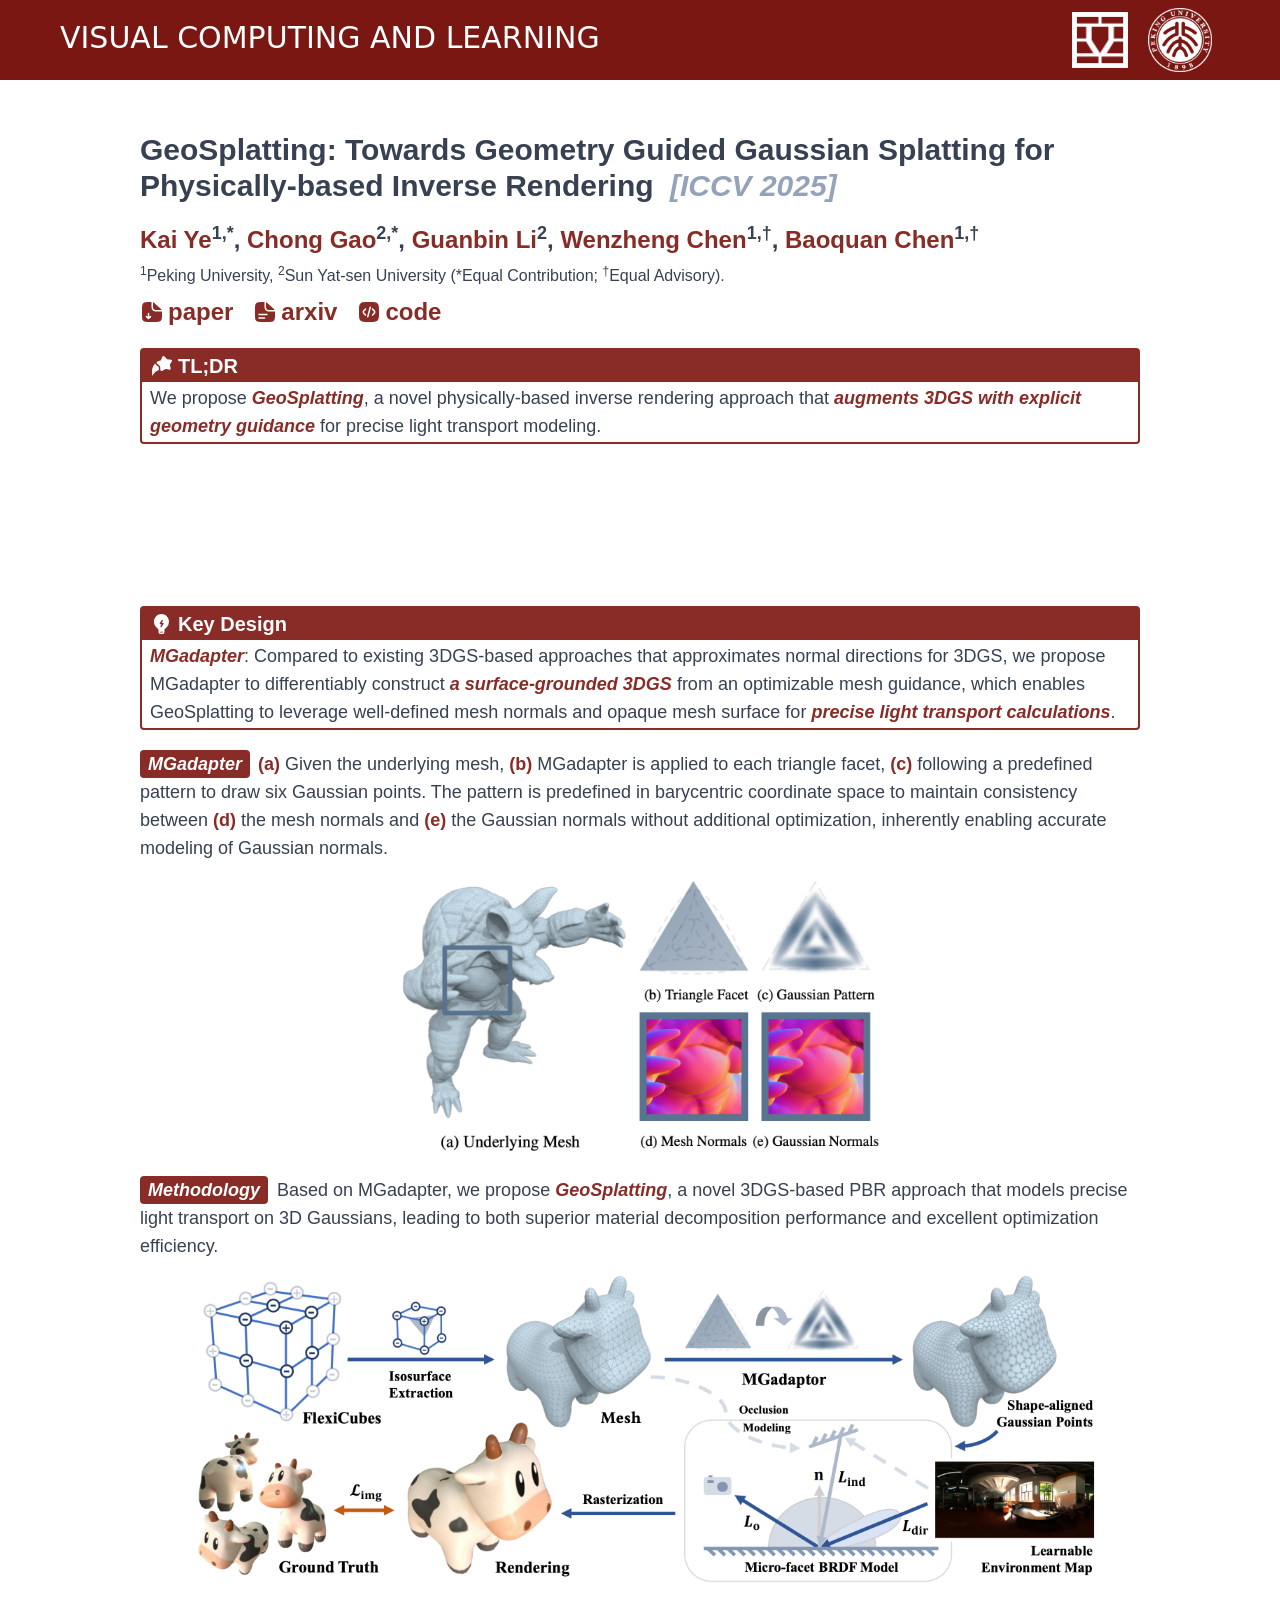
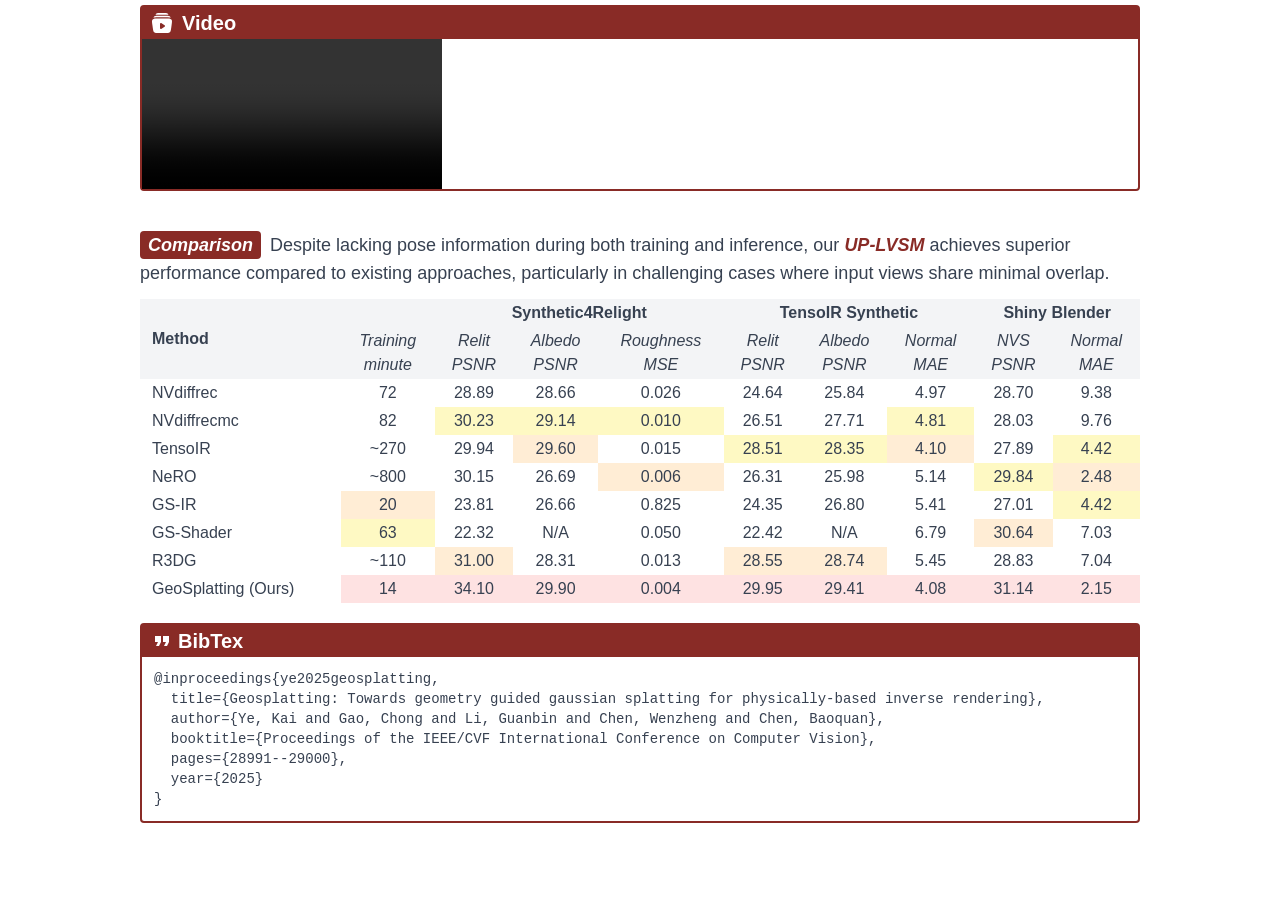
==== commit 95c36273: "update bibtex" ====
--- a/index.html
+++ b/index.html
@@ -5,8 +5,8 @@
     <link rel="icon" type="image/ico" href="./favicon.ico" />
     <meta name="viewport" content="width=device-width, initial-scale=1.0" />
     <title>GeoSplatting</title>
-    <script type="module" crossorigin src="./assets/index-D9lz2MyA.js"></script>
-    <link rel="stylesheet" crossorigin href="./assets/index-C6PV6hjB.css">
+    <script type="module" crossorigin src="./assets/index-BKsgVZzA.js"></script>
+    <link rel="stylesheet" crossorigin href="./assets/index-BxUygG2G.css">
   </head>
   <body class="font-sans dark:text-white dark:bg-hex-121212">
     <div id="app"></div>
--- a/assets/index-BxUygG2G.css
+++ b/assets/index-BxUygG2G.css
@@ -0,0 +1 @@
+html,body,#app{height:100%;margin:0;padding:0}html.dark{background:#121212}@font-face{font-family:Lato;font-style:normal;font-weight:400;src:local("Lato Regular"),local("Lato-Regular"),url(https://themes.googleusercontent.com/static/fonts/lato/v6/9k-RPmcnxYEPm8CNFsH2gg.woff) format("woff")}@font-face{font-family:Lato;font-style:normal;font-weight:700;src:local("Lato Bold"),local("Lato-Bold"),url(https://themes.googleusercontent.com/static/fonts/lato/v6/wkfQbvfT_02e2IWO3yYueQ.woff) format("woff")}@font-face{font-family:Lato;font-style:italic;font-weight:400;src:local("Lato Italic"),local("Lato-Italic"),url(https://themes.googleusercontent.com/static/fonts/lato/v6/oUan5VrEkpzIazlUe5ieaA.woff) format("woff")}@font-face{font-family:Lato;font-style:italic;font-weight:700;src:local("Lato Bold Italic"),local("Lato-BoldItalic"),url(https://themes.googleusercontent.com/static/fonts/lato/v6/HkF_qI1x_noxlxhrhMQYED8E0i7KZn-EPnyo3HZu7kw.woff) format("woff")}div[data-v-47557095]{font-family:Lato,-apple-system,BlinkMacSystemFont,Segoe UI,Roboto,Oxygen,Ubuntu,Cantarell,Fira Sans,Droid Sans,Helvetica Neue,sans-serif;-webkit-font-smoothing:antialiased;-moz-osx-font-smoothing:grayscale}.red-pku[data-v-47557095]{color:#892b26}.b-red-pku[data-v-47557095]{border-color:#892b26}.bg-red-pku[data-v-47557095]{background-color:#892b26}.my-bg-gray-100[data-v-47557095]{--un-bg-opacity: 1;background-color:rgb(243 244 246 / var(--un-bg-opacity))}.my-bg-yellow-100[data-v-47557095]{--un-bg-opacity: 1;background-color:rgb(254 249 195 / var(--un-bg-opacity))}.my-bg-orange-100[data-v-47557095]{--un-bg-opacity: 1;background-color:rgb(255 237 213 / var(--un-bg-opacity))}.my-bg-red-100[data-v-47557095]{--un-bg-opacity: 1;background-color:rgb(254 226 226 / var(--un-bg-opacity))}@media (prefers-color-scheme: dark){.red-pku[data-v-47557095],.b-red-pku[data-v-47557095],.bg-red-pku[data-v-47557095]{color:#dca8a5}.my-bg-gray-100[data-v-47557095]{--un-bg-opacity: 1;background-color:rgb(103 104 106 / var(--un-bg-opacity))}.my-bg-yellow-100[data-v-47557095]{--un-bg-opacity: 1;background-color:rgb(213 209 161 / var(--un-bg-opacity));color:gray}.my-bg-orange-100[data-v-47557095]{--un-bg-opacity: 1;background-color:rgb(221 190 149 / var(--un-bg-opacity));color:gray}.my-bg-red-100[data-v-47557095]{--un-bg-opacity: 1;background-color:rgb(195 116 116 / var(--un-bg-opacity))}}@media (min-width: 100rem){.my-md-nav[data-v-47557095]{display:block}}@media (min-width: 65rem){.my-md-block[data-v-47557095]{display:block}.my-max-w-250[data-v-47557095]{max-width:62.5rem}}@media (max-width: 65rem){.my-max-w-250[data-v-47557095]{max-width:96%}}*,:before,:after{box-sizing:border-box;border-width:0;border-style:solid;border-color:var(--un-default-border-color, #e5e7eb)}:before,:after{--un-content: ""}html,:host{line-height:1.5;-webkit-text-size-adjust:100%;-moz-tab-size:4;tab-size:4;font-family:ui-sans-serif,system-ui,sans-serif,"Apple Color Emoji","Segoe UI Emoji",Segoe UI Symbol,"Noto Color Emoji";font-feature-settings:normal;font-variation-settings:normal;-webkit-tap-highlight-color:transparent}body{margin:0;line-height:inherit}hr{height:0;color:inherit;border-top-width:1px}abbr:where([title]){text-decoration:underline dotted}h1,h2,h3,h4,h5,h6{font-size:inherit;font-weight:inherit}a{color:inherit;text-decoration:inherit}b,strong{font-weight:bolder}code,kbd,samp,pre{font-family:ui-monospace,SFMono-Regular,Menlo,Monaco,Consolas,Liberation Mono,Courier New,monospace;font-feature-settings:normal;font-variation-settings:normal;font-size:1em}small{font-size:80%}sub,sup{font-size:75%;line-height:0;position:relative;vertical-align:baseline}sub{bottom:-.25em}sup{top:-.5em}table{text-indent:0;border-color:inherit;border-collapse:collapse}button,input,optgroup,select,textarea{font-family:inherit;font-feature-settings:inherit;font-variation-settings:inherit;font-size:100%;font-weight:inherit;line-height:inherit;color:inherit;margin:0;padding:0}button,select{text-transform:none}button,[type=button],[type=reset],[type=submit]{-webkit-appearance:button;background-color:transparent;background-image:none}:-moz-focusring{outline:auto}:-moz-ui-invalid{box-shadow:none}progress{vertical-align:baseline}::-webkit-inner-spin-button,::-webkit-outer-spin-button{height:auto}[type=search]{-webkit-appearance:textfield;outline-offset:-2px}::-webkit-search-decoration{-webkit-appearance:none}::-webkit-file-upload-button{-webkit-appearance:button;font:inherit}summary{display:list-item}blockquote,dl,dd,h1,h2,h3,h4,h5,h6,hr,figure,p,pre{margin:0}fieldset{margin:0;padding:0}legend{padding:0}ol,ul,menu{list-style:none;margin:0;padding:0}dialog{padding:0}textarea{resize:vertical}input::placeholder,textarea::placeholder{opacity:1;color:#9ca3af}button,[role=button]{cursor:pointer}:disabled{cursor:default}img,svg,video,canvas,audio,iframe,embed,object{display:block;vertical-align:middle}img,video{max-width:100%;height:auto}[hidden]:where(:not([hidden=until-found])){display:none}*,:before,:after{--un-rotate:0;--un-rotate-x:0;--un-rotate-y:0;--un-rotate-z:0;--un-scale-x:1;--un-scale-y:1;--un-scale-z:1;--un-skew-x:0;--un-skew-y:0;--un-translate-x:0;--un-translate-y:0;--un-translate-z:0;--un-pan-x: ;--un-pan-y: ;--un-pinch-zoom: ;--un-scroll-snap-strictness:proximity;--un-ordinal: ;--un-slashed-zero: ;--un-numeric-figure: ;--un-numeric-spacing: ;--un-numeric-fraction: ;--un-border-spacing-x:0;--un-border-spacing-y:0;--un-ring-offset-shadow:0 0 rgb(0 0 0 / 0);--un-ring-shadow:0 0 rgb(0 0 0 / 0);--un-shadow-inset: ;--un-shadow:0 0 rgb(0 0 0 / 0);--un-ring-inset: ;--un-ring-offset-width:0px;--un-ring-offset-color:#fff;--un-ring-width:0px;--un-ring-color:rgb(147 197 253 / .5);--un-blur: ;--un-brightness: ;--un-contrast: ;--un-drop-shadow: ;--un-grayscale: ;--un-hue-rotate: ;--un-invert: ;--un-saturate: ;--un-sepia: ;--un-backdrop-blur: ;--un-backdrop-brightness: ;--un-backdrop-contrast: ;--un-backdrop-grayscale: ;--un-backdrop-hue-rotate: ;--un-backdrop-invert: ;--un-backdrop-opacity: ;--un-backdrop-saturate: ;--un-backdrop-sepia: }::backdrop{--un-rotate:0;--un-rotate-x:0;--un-rotate-y:0;--un-rotate-z:0;--un-scale-x:1;--un-scale-y:1;--un-scale-z:1;--un-skew-x:0;--un-skew-y:0;--un-translate-x:0;--un-translate-y:0;--un-translate-z:0;--un-pan-x: ;--un-pan-y: ;--un-pinch-zoom: ;--un-scroll-snap-strictness:proximity;--un-ordinal: ;--un-slashed-zero: ;--un-numeric-figure: ;--un-numeric-spacing: ;--un-numeric-fraction: ;--un-border-spacing-x:0;--un-border-spacing-y:0;--un-ring-offset-shadow:0 0 rgb(0 0 0 / 0);--un-ring-shadow:0 0 rgb(0 0 0 / 0);--un-shadow-inset: ;--un-shadow:0 0 rgb(0 0 0 / 0);--un-ring-inset: ;--un-ring-offset-width:0px;--un-ring-offset-color:#fff;--un-ring-width:0px;--un-ring-color:rgb(147 197 253 / .5);--un-blur: ;--un-brightness: ;--un-contrast: ;--un-drop-shadow: ;--un-grayscale: ;--un-hue-rotate: ;--un-invert: ;--un-saturate: ;--un-sepia: ;--un-backdrop-blur: ;--un-backdrop-brightness: ;--un-backdrop-contrast: ;--un-backdrop-grayscale: ;--un-backdrop-hue-rotate: ;--un-backdrop-invert: ;--un-backdrop-opacity: ;--un-backdrop-saturate: ;--un-backdrop-sepia: }@font-face{font-family:DM Sans;font-style:normal;font-weight:400;font-stretch:100%;font-display:swap;src:url(https://fonts.bunny.net/dm-sans/files/dm-sans-latin-400-normal.woff2) format("woff2"),url(https://fonts.bunny.net/dm-sans/files/dm-sans-latin-400-normal.woff) format("woff");unicode-range:U+0000-00FF,U+0131,U+0152-0153,U+02BB-02BC,U+02C6,U+02DA,U+02DC,U+0304,U+0308,U+0329,U+2000-206F,U+20AC,U+2122,U+2191,U+2193,U+2212,U+2215,U+FEFF,U+FFFD}@font-face{font-family:DM Sans;font-style:normal;font-weight:400;font-stretch:100%;font-display:swap;src:url(https://fonts.bunny.net/dm-sans/files/dm-sans-latin-ext-400-normal.woff2) format("woff2"),url(https://fonts.bunny.net/dm-sans/files/dm-sans-latin-ext-400-normal.woff) format("woff");unicode-range:U+0100-02BA,U+02BD-02C5,U+02C7-02CC,U+02CE-02D7,U+02DD-02FF,U+0304,U+0308,U+0329,U+1D00-1DBF,U+1E00-1E9F,U+1EF2-1EFF,U+2020,U+20A0-20AB,U+20AD-20C0,U+2113,U+2C60-2C7F,U+A720-A7FF}@font-face{font-family:"DM Serif Display";font-style:normal;font-weight:400;font-display:swap;src:url(https://fonts.bunny.net/dm-serif-display/files/dm-serif-display-latin-400-normal.woff2) format("woff2"),url(https://fonts.bunny.net/dm-serif-display/files/dm-serif-display-latin-400-normal.woff) format("woff");unicode-range:U+0000-00FF,U+0131,U+0152-0153,U+02BB-02BC,U+02C6,U+02DA,U+02DC,U+0304,U+0308,U+0329,U+2000-206F,U+20AC,U+2122,U+2191,U+2193,U+2212,U+2215,U+FEFF,U+FFFD}@font-face{font-family:"DM Serif Display";font-style:normal;font-weight:400;font-display:swap;src:url(https://fonts.bunny.net/dm-serif-display/files/dm-serif-display-latin-ext-400-normal.woff2) format("woff2"),url(https://fonts.bunny.net/dm-serif-display/files/dm-serif-display-latin-ext-400-normal.woff) format("woff");unicode-range:U+0100-02BA,U+02BD-02C5,U+02C7-02CC,U+02CE-02D7,U+02DD-02FF,U+0304,U+0308,U+0329,U+1D00-1DBF,U+1E00-1E9F,U+1EF2-1EFF,U+2020,U+20A0-20AB,U+20AD-20C0,U+2113,U+2C60-2C7F,U+A720-A7FF}@font-face{font-family:DM Mono;font-style:normal;font-weight:400;font-display:swap;src:url(https://fonts.bunny.net/dm-mono/files/dm-mono-latin-400-normal.woff2) format("woff2"),url(https://fonts.bunny.net/dm-mono/files/dm-mono-latin-400-normal.woff) format("woff");unicode-range:U+0000-00FF,U+0131,U+0152-0153,U+02BB-02BC,U+02C6,U+02DA,U+02DC,U+0304,U+0308,U+0329,U+2000-206F,U+20AC,U+2122,U+2191,U+2193,U+2212,U+2215,U+FEFF,U+FFFD}@font-face{font-family:DM Mono;font-style:normal;font-weight:400;font-display:swap;src:url(https://fonts.bunny.net/dm-mono/files/dm-mono-latin-ext-400-normal.woff2) format("woff2"),url(https://fonts.bunny.net/dm-mono/files/dm-mono-latin-ext-400-normal.woff) format("woff");unicode-range:U+0100-02BA,U+02BD-02C5,U+02C7-02CC,U+02CE-02D7,U+02DD-02FF,U+0304,U+0308,U+0329,U+1D00-1DBF,U+1E00-1E9F,U+1EF2-1EFF,U+2020,U+20A0-20AB,U+20AD-20C0,U+2113,U+2C60-2C7F,U+A720-A7FF}.i-mdi\:format-quote-close{--un-icon:url("data:image/svg+xml;utf8,%3Csvg viewBox='0 0 24 24' width='1.2em' height='1.2em' xmlns='http://www.w3.org/2000/svg' %3E%3Cpath fill='currentColor' d='M14 17h3l2-4V7h-6v6h3M6 17h3l2-4V7H5v6h3z'/%3E%3C/svg%3E");-webkit-mask:var(--un-icon) no-repeat;mask:var(--un-icon) no-repeat;-webkit-mask-size:100% 100%;mask-size:100% 100%;background-color:currentColor;color:inherit;width:1.2em;height:1.2em}.i-solar\:code-square-bold{--un-icon:url("data:image/svg+xml;utf8,%3Csvg viewBox='0 0 24 24' width='1.2em' height='1.2em' xmlns='http://www.w3.org/2000/svg' %3E%3Cpath fill='currentColor' fill-rule='evenodd' d='M3.464 3.464C2 4.93 2 7.286 2 12s0 7.071 1.464 8.535C4.93 22 7.286 22 12 22s7.071 0 8.535-1.465C22 19.072 22 16.714 22 12s0-7.071-1.465-8.536C19.072 2 16.714 2 12 2S4.929 2 3.464 3.464m10.024 2.982a.75.75 0 0 1 .53.918l-2.588 9.66a.75.75 0 0 1-1.449-.389l2.589-9.659a.75.75 0 0 1 .918-.53M14.97 8.47a.75.75 0 0 1 1.06 0l.209.208c.635.635 1.165 1.165 1.529 1.642c.384.504.654 1.036.654 1.68s-.27 1.176-.654 1.68c-.364.477-.894 1.007-1.53 1.642l-.208.208a.75.75 0 1 1-1.06-1.06l.171-.172c.682-.682 1.139-1.14 1.434-1.528c.283-.37.347-.586.347-.77s-.064-.4-.347-.77c-.295-.387-.752-.846-1.434-1.528l-.171-.172a.75.75 0 0 1 0-1.06m-7 0a.75.75 0 0 1 1.06 1.06l-.171.172c-.682.682-1.138 1.14-1.434 1.528c-.283.37-.346.586-.346.77s.063.4.346.77c.296.387.752.846 1.434 1.528l.172.172a.75.75 0 1 1-1.061 1.06l-.208-.208c-.636-.635-1.166-1.165-1.53-1.642c-.384-.504-.653-1.036-.653-1.68s.27-1.176.653-1.68c.364-.477.894-1.007 1.53-1.642z' clip-rule='evenodd'/%3E%3C/svg%3E");-webkit-mask:var(--un-icon) no-repeat;mask:var(--un-icon) no-repeat;-webkit-mask-size:100% 100%;mask-size:100% 100%;background-color:currentColor;color:inherit;width:1.2em;height:1.2em}.i-solar\:file-download-bold{--un-icon:url("data:image/svg+xml;utf8,%3Csvg viewBox='0 0 24 24' width='1.2em' height='1.2em' xmlns='http://www.w3.org/2000/svg' %3E%3Cpath fill='currentColor' d='m19.352 7.617l-3.96-3.563c-1.127-1.015-1.69-1.523-2.383-1.788L13 5c0 2.357 0 3.536.732 4.268S15.643 10 18 10h3.58c-.362-.704-1.012-1.288-2.228-2.383'/%3E%3Cpath fill='currentColor' fill-rule='evenodd' d='M10 22h4c3.771 0 5.657 0 6.828-1.172S22 17.771 22 14v-.437c0-.873 0-1.529-.043-2.063h-4.052c-1.097 0-2.067 0-2.848-.105c-.847-.114-1.694-.375-2.385-1.066c-.692-.692-.953-1.539-1.067-2.386c-.105-.781-.105-1.75-.105-2.848l.01-2.834q0-.124.02-.244C11.121 2 10.636 2 10.03 2C6.239 2 4.343 2 3.172 3.172C2 4.343 2 6.229 2 10v4c0 3.771 0 5.657 1.172 6.828S6.229 22 10 22m-2.013-2.953a.75.75 0 0 0 1.026 0l2-1.875a.75.75 0 0 0-1.026-1.094l-.737.69V13.5a.75.75 0 0 0-1.5 0v3.269l-.737-.691a.75.75 0 0 0-1.026 1.094z' clip-rule='evenodd'/%3E%3C/svg%3E");-webkit-mask:var(--un-icon) no-repeat;mask:var(--un-icon) no-repeat;-webkit-mask-size:100% 100%;mask-size:100% 100%;background-color:currentColor;color:inherit;width:1.2em;height:1.2em}.i-solar\:file-text-bold{--un-icon:url("data:image/svg+xml;utf8,%3Csvg viewBox='0 0 24 24' width='1.2em' height='1.2em' xmlns='http://www.w3.org/2000/svg' %3E%3Cpath fill='currentColor' fill-rule='evenodd' d='M14 22h-4c-3.771 0-5.657 0-6.828-1.172S2 17.771 2 14v-4c0-3.771 0-5.657 1.172-6.828S6.239 2 10.03 2c.606 0 1.091 0 1.5.017q-.02.12-.02.244l-.01 2.834c0 1.097 0 2.067.105 2.848c.114.847.375 1.694 1.067 2.386c.69.69 1.538.952 2.385 1.066c.781.105 1.751.105 2.848.105h4.052c.043.534.043 1.19.043 2.063V14c0 3.771 0 5.657-1.172 6.828S17.771 22 14 22m-8.75-7.5a.75.75 0 0 1 .75-.75h8a.75.75 0 0 1 0 1.5H6a.75.75 0 0 1-.75-.75m0 3.5a.75.75 0 0 1 .75-.75h5.5a.75.75 0 0 1 0 1.5H6a.75.75 0 0 1-.75-.75' clip-rule='evenodd'/%3E%3Cpath fill='currentColor' d='m19.352 7.617l-3.96-3.563c-1.127-1.015-1.69-1.523-2.383-1.788L13 5c0 2.357 0 3.536.732 4.268S15.643 10 18 10h3.58c-.362-.704-1.012-1.288-2.228-2.383'/%3E%3C/svg%3E");-webkit-mask:var(--un-icon) no-repeat;mask:var(--un-icon) no-repeat;-webkit-mask-size:100% 100%;mask-size:100% 100%;background-color:currentColor;color:inherit;width:1.2em;height:1.2em}.i-solar\:lightbulb-bolt-bold{--un-icon:url("data:image/svg+xml;utf8,%3Csvg viewBox='0 0 24 24' width='1.2em' height='1.2em' xmlns='http://www.w3.org/2000/svg' %3E%3Cpath fill='currentColor' fill-rule='evenodd' d='M11.5 2C7.358 2 4 5.436 4 9.674c0 2.273.966 4.315 2.499 5.72c.51.467.889.814 1.157 1.066a15 15 0 0 1 .4.39l.033.036c.237.3.288.376.318.446s.053.16.112.54c.024.15.026.406.026 1.105v.03c0 .409 0 .762.026 1.051c.027.306.087.61.248.895c.18.319.438.583.75.767c.278.165.575.226.874.254c.283.026.628.026 1.028.026h.058c.4 0 .745 0 1.028-.026c.3-.028.595-.09.875-.254a2.07 2.07 0 0 0 .749-.767c.16-.285.22-.588.248-.895c.026-.29.026-.642.025-1.051v-.03c0-.699.003-.955.026-1.105c.06-.38.082-.47.113-.54c.03-.07.081-.147.318-.446l.008-.01l.025-.026l.088-.09q.112-.113.312-.3c.268-.252.647-.599 1.157-1.067A7.74 7.74 0 0 0 19 9.674C19 5.436 15.642 2 11.5 2m1.585 17.674h-3.17q.004.145.014.258c.019.21.05.286.071.324a.7.7 0 0 0 .25.255c.037.022.111.054.316.073c.214.02.497.02.934.02s.72 0 .934-.02c.205-.019.279-.05.316-.073a.7.7 0 0 0 .25-.255c.021-.038.052-.114.07-.324q.011-.113.015-.258M12.61 8.176c.307.224.378.66.159.974l-1.178 1.687h1.402a.68.68 0 0 1 .607.379a.71.71 0 0 1-.052.724L11.6 14.731a.67.67 0 0 1-.951.162a.71.71 0 0 1-.158-.973l1.178-1.687h-1.403a.68.68 0 0 1-.606-.379a.71.71 0 0 1 .051-.725l1.948-2.79a.67.67 0 0 1 .951-.163' clip-rule='evenodd'/%3E%3C/svg%3E");-webkit-mask:var(--un-icon) no-repeat;mask:var(--un-icon) no-repeat;-webkit-mask-size:100% 100%;mask-size:100% 100%;background-color:currentColor;color:inherit;width:1.2em;height:1.2em}.i-solar\:star-fall-2-bold{--un-icon:url("data:image/svg+xml;utf8,%3Csvg viewBox='0 0 24 24' width='1.2em' height='1.2em' xmlns='http://www.w3.org/2000/svg' %3E%3Cpath fill='currentColor' d='M11.58 4.776c.695-1.77 1.042-2.656 1.769-2.765c.726-.11 1.35.63 2.6 2.109l.322.382c.355.42.533.63.774.75s.519.137 1.075.17l.505.029c1.955.114 2.933.172 3.272.81c.34.64-.184 1.438-1.232 3.033l-.27.413c-.299.453-.447.68-.488.939s.033.52.18 1.043l.132.477c.514 1.842.77 2.762.253 3.266c-.516.505-1.464.258-3.36-.235l-.491-.127c-.539-.14-.808-.21-1.075-.17s-.498.185-.964.476l-.423.265c-1.638 1.024-2.457 1.536-3.115 1.208c-.659-.327-.721-1.277-.846-3.177l-.032-.492c-.035-.54-.053-.81-.177-1.044c-.125-.234-.341-.406-.775-.75l-.395-.312C7.294 9.865 6.531 9.26 6.641 8.554s1.02-1.047 2.838-1.729l.471-.176c.517-.194.776-.29.965-.475c.19-.185.288-.437.485-.94zM5.31 9.593C2.873 11.92 1.275 15.806 2.331 22c.943-2.603 3.526-4.76 6.581-6.047c-.106-.593-.154-1.317-.204-2.08l-.039-.595a22 22 0 0 0-.032-.43l-.086-.071l-.268-.215l-.475-.376c-.694-.55-1.34-1.06-1.783-1.532c-.253-.269-.536-.624-.715-1.061'/%3E%3Cpath fill='currentColor' d='m10.347 15.423l-.015-.114l.056.101z'/%3E%3C/svg%3E");-webkit-mask:var(--un-icon) no-repeat;mask:var(--un-icon) no-repeat;-webkit-mask-size:100% 100%;mask-size:100% 100%;background-color:currentColor;color:inherit;width:1.2em;height:1.2em}.i-solar\:video-library-bold{--un-icon:url("data:image/svg+xml;utf8,%3Csvg viewBox='0 0 24 24' width='1.2em' height='1.2em' xmlns='http://www.w3.org/2000/svg' %3E%3Cpath fill='currentColor' d='M8.51 2h6.98c.232 0 .41 0 .566.015c1.108.109 2.015.775 2.4 1.672H5.544c.385-.897 1.292-1.563 2.4-1.672C8.098 2 8.276 2 8.51 2m-2.2 2.723c-1.39 0-2.53.84-2.91 1.954l-.024.07c.398-.12.813-.2 1.232-.253c1.08-.139 2.446-.139 4.032-.139h6.892c1.586 0 2.951 0 4.032.139c.42.054.834.132 1.232.253l-.023-.07c-.38-1.114-1.52-1.954-2.911-1.954z'/%3E%3Cpath fill='currentColor' fill-rule='evenodd' d='M15.328 7.542H8.672c-3.374 0-5.062 0-6.01.987s-.725 2.511-.278 5.56l.422 2.892c.35 2.391.525 3.587 1.422 4.303c.898.716 2.22.716 4.867.716h5.81c2.646 0 3.97 0 4.867-.716s1.072-1.912 1.422-4.303l.422-2.891c.447-3.05.67-4.574-.278-5.561s-2.636-.987-6.01-.987m-.747 8.252c.559-.346.559-1.242 0-1.588l-3.371-2.09c-.543-.337-1.21.101-1.21.794v4.18c0 .693.667 1.13 1.21.794z' clip-rule='evenodd'/%3E%3C/svg%3E");-webkit-mask:var(--un-icon) no-repeat;mask:var(--un-icon) no-repeat;-webkit-mask-size:100% 100%;mask-size:100% 100%;background-color:currentColor;color:inherit;width:1.2em;height:1.2em}.fixed{position:fixed}[static=""]{position:static}.right-10{right:2.5rem}.top-35{top:8.75rem}.z-10{z-index:10}.mx-4{margin-left:1rem;margin-right:1rem}.mx-auto{margin-left:auto;margin-right:auto}.ml-1{margin-left:.25rem}.ml-10{margin-left:2.5rem}.ml-15{margin-left:3.75rem}.ml-2{margin-left:.5rem}.ml-5{margin-left:1.25rem}.mr-1{margin-right:.25rem}.mr-10{margin-right:2.5rem}.mr-2{margin-right:.5rem}.mr-auto{margin-right:auto}.mt-1{margin-top:.25rem}.mt-10{margin-top:2.5rem}.mt-2{margin-top:.5rem}.mt-3{margin-top:.75rem}.mt-5{margin-top:1.25rem}.block{display:block}.inline-block{display:inline-block}.hidden{display:none}.h-10{height:2.5rem}.w-16{width:4rem}.w-50{width:12.5rem}.w-50\%{width:50%}.w-95\%{width:95%}.w-99\%{width:99%}.w-full{width:100%}.flex{display:flex}.inline-flex{display:inline-flex}.flex-col{flex-direction:column}.border-collapse{border-collapse:collapse}.cursor-pointer{cursor:pointer}.list-disc{list-style-type:disc}.items-center{align-items:center}.justify-between{justify-content:space-between}.space-y-4>:not([hidden])~:not([hidden]){--un-space-y-reverse:0;margin-top:calc(1rem * calc(1 - var(--un-space-y-reverse)));margin-bottom:calc(1rem * var(--un-space-y-reverse))}.overflow-x-auto{overflow-x:auto}.b-2{border-width:2px}.b-rounded{border-radius:.25rem}.b-solid{border-style:solid}.bg-\[\#7A1712\]{--un-bg-opacity:1;background-color:rgb(122 23 18 / var(--un-bg-opacity))}.dark .dark\:bg-hex-121212{--un-bg-opacity:1;background-color:rgb(18 18 18 / var(--un-bg-opacity))}.p-2{padding:.5rem}.p-3{padding:.75rem}.px-2{padding-left:.5rem;padding-right:.5rem}.py-0\.5{padding-top:.125rem;padding-bottom:.125rem}.py-3{padding-top:.75rem;padding-bottom:.75rem}.py-4{padding-top:1rem;padding-bottom:1rem}.py-5{padding-top:1.25rem;padding-bottom:1.25rem}[p~=x-4]{padding-left:1rem;padding-right:1rem}[p~=y-10]{padding-top:2.5rem;padding-bottom:2.5rem}.pl-3{padding-left:.75rem}.text-center,[text~=center]{text-align:center}.text-left{text-align:left}.text-2xl{font-size:1.5rem;line-height:2rem}.text-3xl{font-size:1.875rem;line-height:2.25rem}.text-base{font-size:1rem;line-height:1.5rem}.text-lg{font-size:1.125rem;line-height:1.75rem}.text-sm{font-size:.875rem;line-height:1.25rem}.text-xl{font-size:1.25rem;line-height:1.75rem}.dark .dark\:text-white,.text-white{--un-text-opacity:1;color:rgb(255 255 255 / var(--un-text-opacity))}.dark [text~="dark:gray-200"]{--un-text-opacity:1;color:rgb(229 231 235 / var(--un-text-opacity))}.text-bluegray{--un-text-opacity:1;color:rgb(148 163 184 / var(--un-text-opacity))}.text-gray{--un-text-opacity:1;color:rgb(156 163 175 / var(--un-text-opacity))}[text~=gray-700]{--un-text-opacity:1;color:rgb(55 65 81 / var(--un-text-opacity))}.font-bold{font-weight:700}.font-sans,[font-sans=""]{font-family:DM Sans,ui-sans-serif,system-ui,-apple-system,BlinkMacSystemFont,Segoe UI,Roboto,Helvetica Neue,Arial,Noto Sans,sans-serif,"Apple Color Emoji","Segoe UI Emoji",Segoe UI Symbol,"Noto Color Emoji"}.font-italic,.italic{font-style:italic}.antialiased{-webkit-font-smoothing:antialiased;-moz-osx-font-smoothing:grayscale}.grayscale{--un-grayscale:grayscale(1);filter:var(--un-blur) var(--un-brightness) var(--un-contrast) var(--un-drop-shadow) var(--un-grayscale) var(--un-hue-rotate) var(--un-invert) var(--un-saturate) var(--un-sepia)}@media (min-width: 768px){.md\:mr-15{margin-right:3.75rem}.md\:block{display:block}.md\:hidden{display:none}.md\:w-20{width:5rem}}
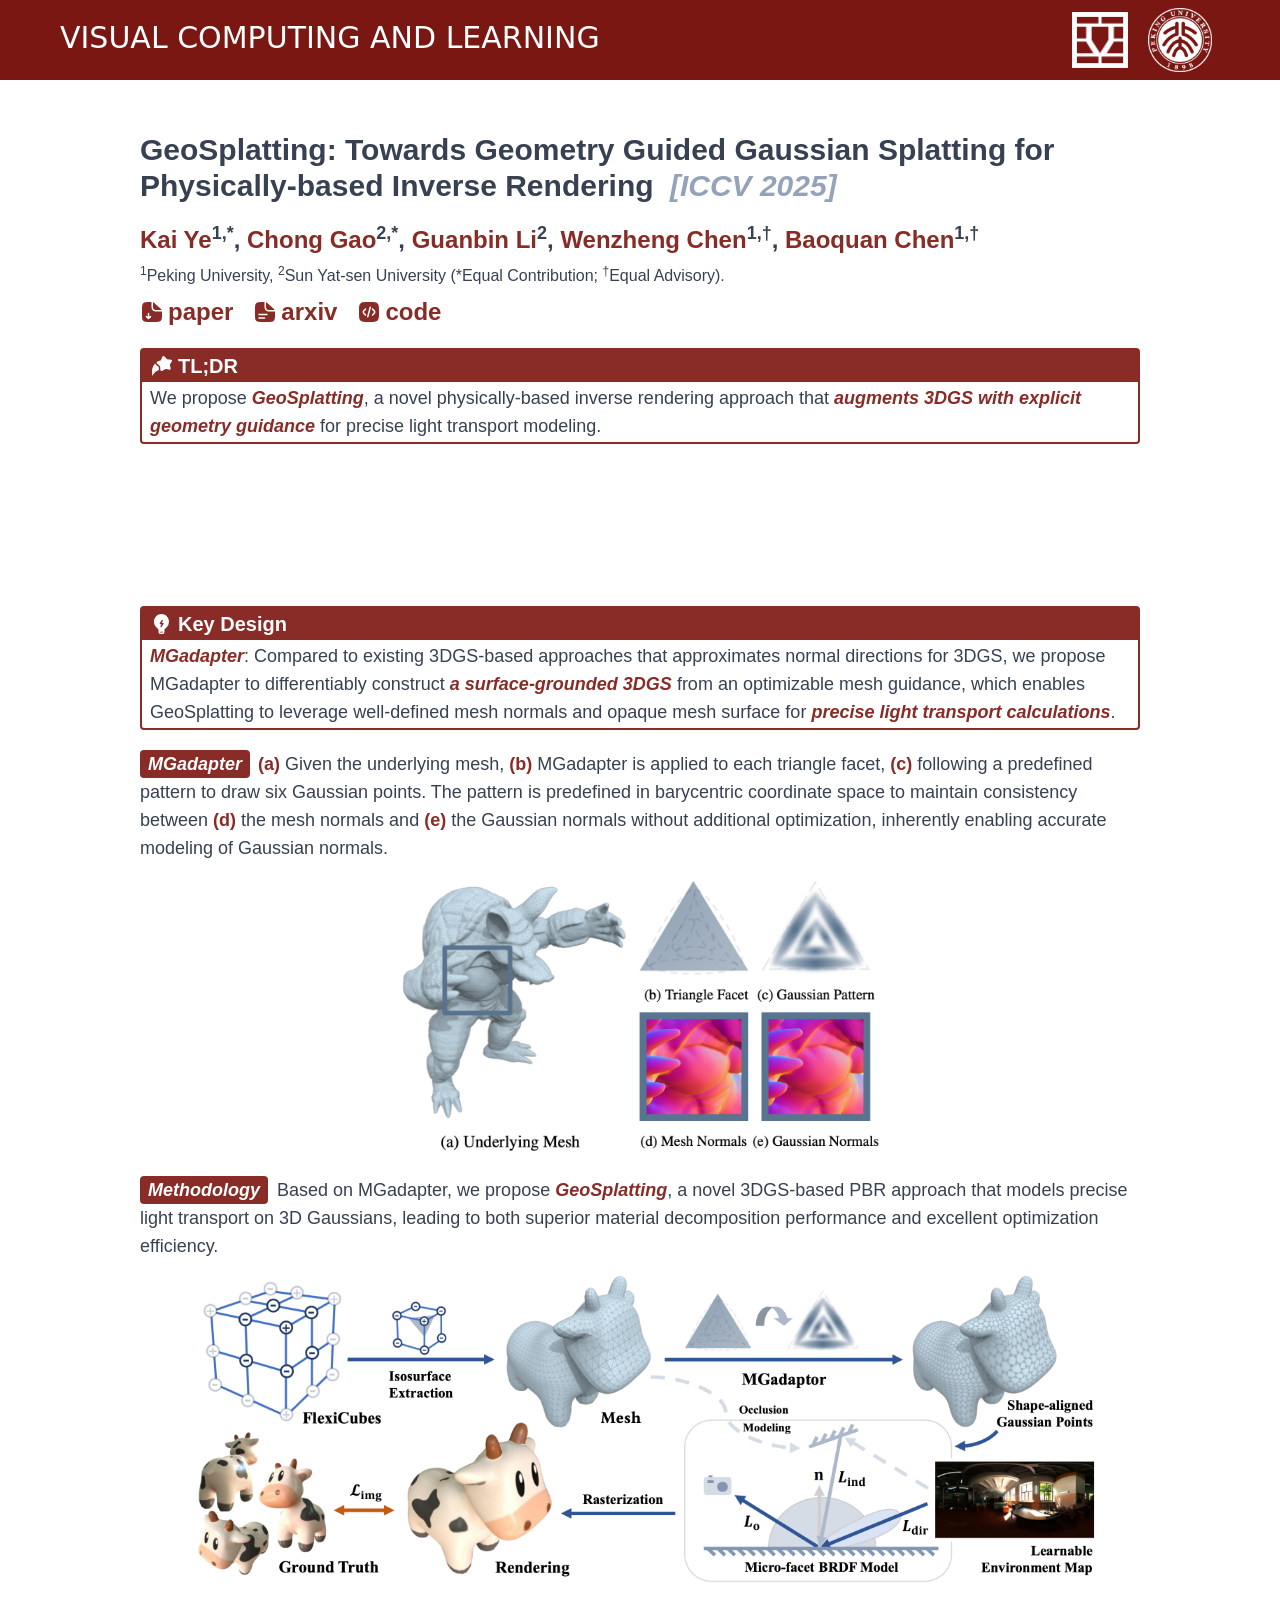
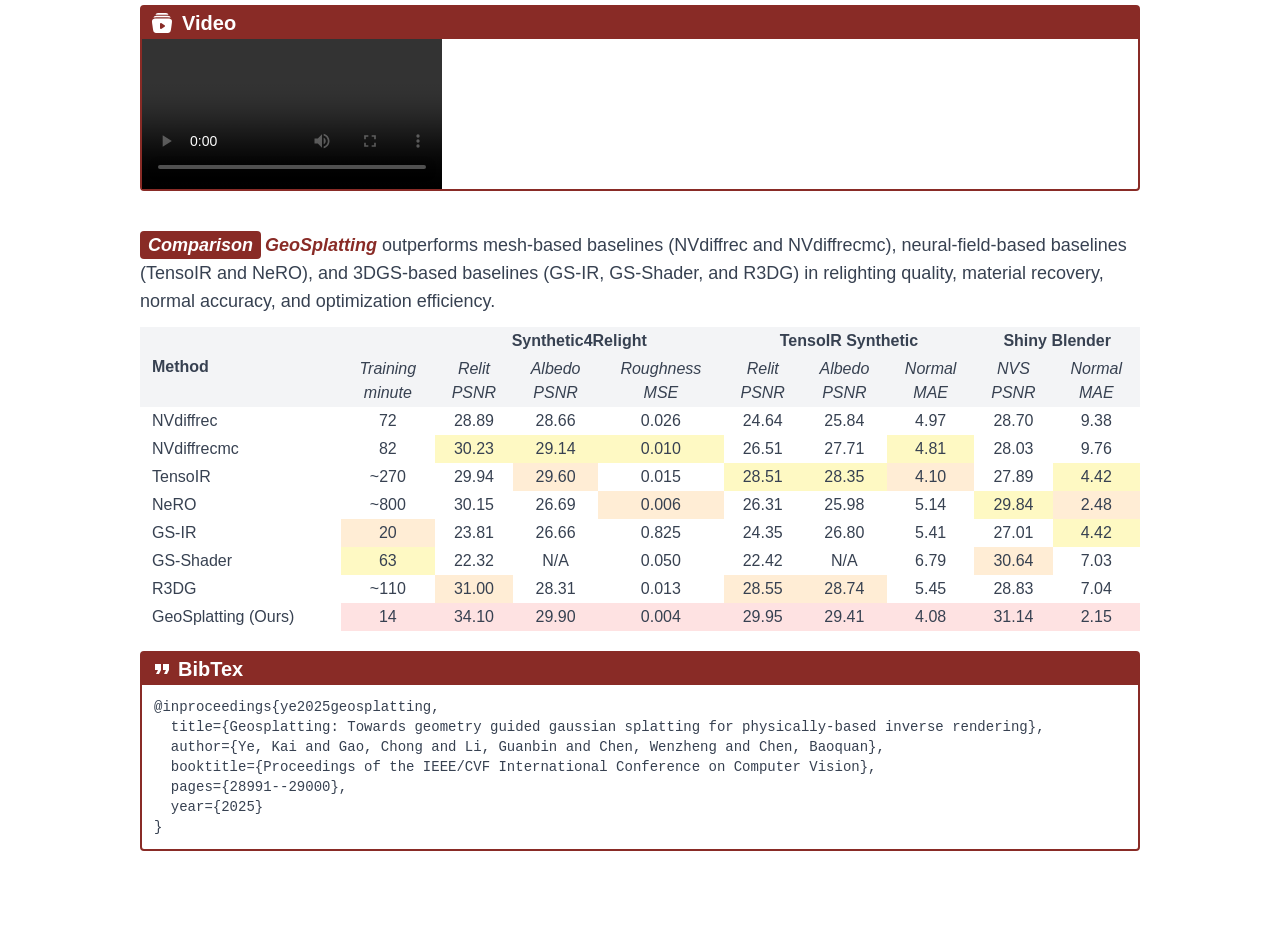
==== commit 02505d2f: "update link" ====
--- a/index.html
+++ b/index.html
@@ -5,8 +5,8 @@
     <link rel="icon" type="image/ico" href="./favicon.ico" />
     <meta name="viewport" content="width=device-width, initial-scale=1.0" />
     <title>GeoSplatting</title>
-    <script type="module" crossorigin src="./assets/index-BKsgVZzA.js"></script>
-    <link rel="stylesheet" crossorigin href="./assets/index-BxUygG2G.css">
+    <script type="module" crossorigin src="./assets/index-fnytnW8Q.js"></script>
+    <link rel="stylesheet" crossorigin href="./assets/index-CmFAXrZQ.css">
   </head>
   <body class="font-sans dark:text-white dark:bg-hex-121212">
     <div id="app"></div>
--- a/assets/index-CmFAXrZQ.css
+++ b/assets/index-CmFAXrZQ.css
@@ -0,0 +1 @@
+html,body,#app{height:100%;margin:0;padding:0}html.dark{background:#121212}@font-face{font-family:Lato;font-style:normal;font-weight:400;src:local("Lato Regular"),local("Lato-Regular"),url(https://themes.googleusercontent.com/static/fonts/lato/v6/9k-RPmcnxYEPm8CNFsH2gg.woff) format("woff")}@font-face{font-family:Lato;font-style:normal;font-weight:700;src:local("Lato Bold"),local("Lato-Bold"),url(https://themes.googleusercontent.com/static/fonts/lato/v6/wkfQbvfT_02e2IWO3yYueQ.woff) format("woff")}@font-face{font-family:Lato;font-style:italic;font-weight:400;src:local("Lato Italic"),local("Lato-Italic"),url(https://themes.googleusercontent.com/static/fonts/lato/v6/oUan5VrEkpzIazlUe5ieaA.woff) format("woff")}@font-face{font-family:Lato;font-style:italic;font-weight:700;src:local("Lato Bold Italic"),local("Lato-BoldItalic"),url(https://themes.googleusercontent.com/static/fonts/lato/v6/HkF_qI1x_noxlxhrhMQYED8E0i7KZn-EPnyo3HZu7kw.woff) format("woff")}div[data-v-7caa5fce]{font-family:Lato,-apple-system,BlinkMacSystemFont,Segoe UI,Roboto,Oxygen,Ubuntu,Cantarell,Fira Sans,Droid Sans,Helvetica Neue,sans-serif;-webkit-font-smoothing:antialiased;-moz-osx-font-smoothing:grayscale}.red-pku[data-v-7caa5fce]{color:#892b26}.b-red-pku[data-v-7caa5fce]{border-color:#892b26}.bg-red-pku[data-v-7caa5fce]{background-color:#892b26}.my-bg-gray-100[data-v-7caa5fce]{--un-bg-opacity: 1;background-color:rgb(243 244 246 / var(--un-bg-opacity))}.my-bg-yellow-100[data-v-7caa5fce]{--un-bg-opacity: 1;background-color:rgb(254 249 195 / var(--un-bg-opacity))}.my-bg-orange-100[data-v-7caa5fce]{--un-bg-opacity: 1;background-color:rgb(255 237 213 / var(--un-bg-opacity))}.my-bg-red-100[data-v-7caa5fce]{--un-bg-opacity: 1;background-color:rgb(254 226 226 / var(--un-bg-opacity))}@media (prefers-color-scheme: dark){.red-pku[data-v-7caa5fce],.b-red-pku[data-v-7caa5fce],.bg-red-pku[data-v-7caa5fce]{color:#dca8a5}.my-bg-gray-100[data-v-7caa5fce]{--un-bg-opacity: 1;background-color:rgb(103 104 106 / var(--un-bg-opacity))}.my-bg-yellow-100[data-v-7caa5fce]{--un-bg-opacity: 1;background-color:rgb(213 209 161 / var(--un-bg-opacity));color:gray}.my-bg-orange-100[data-v-7caa5fce]{--un-bg-opacity: 1;background-color:rgb(221 190 149 / var(--un-bg-opacity));color:gray}.my-bg-red-100[data-v-7caa5fce]{--un-bg-opacity: 1;background-color:rgb(195 116 116 / var(--un-bg-opacity))}}@media (min-width: 100rem){.my-md-nav[data-v-7caa5fce]{display:block}}@media (min-width: 65rem){.my-md-block[data-v-7caa5fce]{display:block}.my-max-w-250[data-v-7caa5fce]{max-width:62.5rem}}@media (max-width: 65rem){.my-max-w-250[data-v-7caa5fce]{max-width:96%}}*,:before,:after{box-sizing:border-box;border-width:0;border-style:solid;border-color:var(--un-default-border-color, #e5e7eb)}:before,:after{--un-content: ""}html,:host{line-height:1.5;-webkit-text-size-adjust:100%;-moz-tab-size:4;tab-size:4;font-family:ui-sans-serif,system-ui,sans-serif,"Apple Color Emoji","Segoe UI Emoji",Segoe UI Symbol,"Noto Color Emoji";font-feature-settings:normal;font-variation-settings:normal;-webkit-tap-highlight-color:transparent}body{margin:0;line-height:inherit}hr{height:0;color:inherit;border-top-width:1px}abbr:where([title]){text-decoration:underline dotted}h1,h2,h3,h4,h5,h6{font-size:inherit;font-weight:inherit}a{color:inherit;text-decoration:inherit}b,strong{font-weight:bolder}code,kbd,samp,pre{font-family:ui-monospace,SFMono-Regular,Menlo,Monaco,Consolas,Liberation Mono,Courier New,monospace;font-feature-settings:normal;font-variation-settings:normal;font-size:1em}small{font-size:80%}sub,sup{font-size:75%;line-height:0;position:relative;vertical-align:baseline}sub{bottom:-.25em}sup{top:-.5em}table{text-indent:0;border-color:inherit;border-collapse:collapse}button,input,optgroup,select,textarea{font-family:inherit;font-feature-settings:inherit;font-variation-settings:inherit;font-size:100%;font-weight:inherit;line-height:inherit;color:inherit;margin:0;padding:0}button,select{text-transform:none}button,[type=button],[type=reset],[type=submit]{-webkit-appearance:button;background-color:transparent;background-image:none}:-moz-focusring{outline:auto}:-moz-ui-invalid{box-shadow:none}progress{vertical-align:baseline}::-webkit-inner-spin-button,::-webkit-outer-spin-button{height:auto}[type=search]{-webkit-appearance:textfield;outline-offset:-2px}::-webkit-search-decoration{-webkit-appearance:none}::-webkit-file-upload-button{-webkit-appearance:button;font:inherit}summary{display:list-item}blockquote,dl,dd,h1,h2,h3,h4,h5,h6,hr,figure,p,pre{margin:0}fieldset{margin:0;padding:0}legend{padding:0}ol,ul,menu{list-style:none;margin:0;padding:0}dialog{padding:0}textarea{resize:vertical}input::placeholder,textarea::placeholder{opacity:1;color:#9ca3af}button,[role=button]{cursor:pointer}:disabled{cursor:default}img,svg,video,canvas,audio,iframe,embed,object{display:block;vertical-align:middle}img,video{max-width:100%;height:auto}[hidden]:where(:not([hidden=until-found])){display:none}*,:before,:after{--un-rotate:0;--un-rotate-x:0;--un-rotate-y:0;--un-rotate-z:0;--un-scale-x:1;--un-scale-y:1;--un-scale-z:1;--un-skew-x:0;--un-skew-y:0;--un-translate-x:0;--un-translate-y:0;--un-translate-z:0;--un-pan-x: ;--un-pan-y: ;--un-pinch-zoom: ;--un-scroll-snap-strictness:proximity;--un-ordinal: ;--un-slashed-zero: ;--un-numeric-figure: ;--un-numeric-spacing: ;--un-numeric-fraction: ;--un-border-spacing-x:0;--un-border-spacing-y:0;--un-ring-offset-shadow:0 0 rgb(0 0 0 / 0);--un-ring-shadow:0 0 rgb(0 0 0 / 0);--un-shadow-inset: ;--un-shadow:0 0 rgb(0 0 0 / 0);--un-ring-inset: ;--un-ring-offset-width:0px;--un-ring-offset-color:#fff;--un-ring-width:0px;--un-ring-color:rgb(147 197 253 / .5);--un-blur: ;--un-brightness: ;--un-contrast: ;--un-drop-shadow: ;--un-grayscale: ;--un-hue-rotate: ;--un-invert: ;--un-saturate: ;--un-sepia: ;--un-backdrop-blur: ;--un-backdrop-brightness: ;--un-backdrop-contrast: ;--un-backdrop-grayscale: ;--un-backdrop-hue-rotate: ;--un-backdrop-invert: ;--un-backdrop-opacity: ;--un-backdrop-saturate: ;--un-backdrop-sepia: }::backdrop{--un-rotate:0;--un-rotate-x:0;--un-rotate-y:0;--un-rotate-z:0;--un-scale-x:1;--un-scale-y:1;--un-scale-z:1;--un-skew-x:0;--un-skew-y:0;--un-translate-x:0;--un-translate-y:0;--un-translate-z:0;--un-pan-x: ;--un-pan-y: ;--un-pinch-zoom: ;--un-scroll-snap-strictness:proximity;--un-ordinal: ;--un-slashed-zero: ;--un-numeric-figure: ;--un-numeric-spacing: ;--un-numeric-fraction: ;--un-border-spacing-x:0;--un-border-spacing-y:0;--un-ring-offset-shadow:0 0 rgb(0 0 0 / 0);--un-ring-shadow:0 0 rgb(0 0 0 / 0);--un-shadow-inset: ;--un-shadow:0 0 rgb(0 0 0 / 0);--un-ring-inset: ;--un-ring-offset-width:0px;--un-ring-offset-color:#fff;--un-ring-width:0px;--un-ring-color:rgb(147 197 253 / .5);--un-blur: ;--un-brightness: ;--un-contrast: ;--un-drop-shadow: ;--un-grayscale: ;--un-hue-rotate: ;--un-invert: ;--un-saturate: ;--un-sepia: ;--un-backdrop-blur: ;--un-backdrop-brightness: ;--un-backdrop-contrast: ;--un-backdrop-grayscale: ;--un-backdrop-hue-rotate: ;--un-backdrop-invert: ;--un-backdrop-opacity: ;--un-backdrop-saturate: ;--un-backdrop-sepia: }@font-face{font-family:DM Sans;font-style:normal;font-weight:400;font-stretch:100%;font-display:swap;src:url(https://fonts.bunny.net/dm-sans/files/dm-sans-latin-400-normal.woff2) format("woff2"),url(https://fonts.bunny.net/dm-sans/files/dm-sans-latin-400-normal.woff) format("woff");unicode-range:U+0000-00FF,U+0131,U+0152-0153,U+02BB-02BC,U+02C6,U+02DA,U+02DC,U+0304,U+0308,U+0329,U+2000-206F,U+20AC,U+2122,U+2191,U+2193,U+2212,U+2215,U+FEFF,U+FFFD}@font-face{font-family:DM Sans;font-style:normal;font-weight:400;font-stretch:100%;font-display:swap;src:url(https://fonts.bunny.net/dm-sans/files/dm-sans-latin-ext-400-normal.woff2) format("woff2"),url(https://fonts.bunny.net/dm-sans/files/dm-sans-latin-ext-400-normal.woff) format("woff");unicode-range:U+0100-02BA,U+02BD-02C5,U+02C7-02CC,U+02CE-02D7,U+02DD-02FF,U+0304,U+0308,U+0329,U+1D00-1DBF,U+1E00-1E9F,U+1EF2-1EFF,U+2020,U+20A0-20AB,U+20AD-20C0,U+2113,U+2C60-2C7F,U+A720-A7FF}@font-face{font-family:"DM Serif Display";font-style:normal;font-weight:400;font-display:swap;src:url(https://fonts.bunny.net/dm-serif-display/files/dm-serif-display-latin-400-normal.woff2) format("woff2"),url(https://fonts.bunny.net/dm-serif-display/files/dm-serif-display-latin-400-normal.woff) format("woff");unicode-range:U+0000-00FF,U+0131,U+0152-0153,U+02BB-02BC,U+02C6,U+02DA,U+02DC,U+0304,U+0308,U+0329,U+2000-206F,U+20AC,U+2122,U+2191,U+2193,U+2212,U+2215,U+FEFF,U+FFFD}@font-face{font-family:"DM Serif Display";font-style:normal;font-weight:400;font-display:swap;src:url(https://fonts.bunny.net/dm-serif-display/files/dm-serif-display-latin-ext-400-normal.woff2) format("woff2"),url(https://fonts.bunny.net/dm-serif-display/files/dm-serif-display-latin-ext-400-normal.woff) format("woff");unicode-range:U+0100-02BA,U+02BD-02C5,U+02C7-02CC,U+02CE-02D7,U+02DD-02FF,U+0304,U+0308,U+0329,U+1D00-1DBF,U+1E00-1E9F,U+1EF2-1EFF,U+2020,U+20A0-20AB,U+20AD-20C0,U+2113,U+2C60-2C7F,U+A720-A7FF}@font-face{font-family:DM Mono;font-style:normal;font-weight:400;font-display:swap;src:url(https://fonts.bunny.net/dm-mono/files/dm-mono-latin-400-normal.woff2) format("woff2"),url(https://fonts.bunny.net/dm-mono/files/dm-mono-latin-400-normal.woff) format("woff");unicode-range:U+0000-00FF,U+0131,U+0152-0153,U+02BB-02BC,U+02C6,U+02DA,U+02DC,U+0304,U+0308,U+0329,U+2000-206F,U+20AC,U+2122,U+2191,U+2193,U+2212,U+2215,U+FEFF,U+FFFD}@font-face{font-family:DM Mono;font-style:normal;font-weight:400;font-display:swap;src:url(https://fonts.bunny.net/dm-mono/files/dm-mono-latin-ext-400-normal.woff2) format("woff2"),url(https://fonts.bunny.net/dm-mono/files/dm-mono-latin-ext-400-normal.woff) format("woff");unicode-range:U+0100-02BA,U+02BD-02C5,U+02C7-02CC,U+02CE-02D7,U+02DD-02FF,U+0304,U+0308,U+0329,U+1D00-1DBF,U+1E00-1E9F,U+1EF2-1EFF,U+2020,U+20A0-20AB,U+20AD-20C0,U+2113,U+2C60-2C7F,U+A720-A7FF}.i-mdi\:format-quote-close{--un-icon:url("data:image/svg+xml;utf8,%3Csvg viewBox='0 0 24 24' width='1.2em' height='1.2em' xmlns='http://www.w3.org/2000/svg' %3E%3Cpath fill='currentColor' d='M14 17h3l2-4V7h-6v6h3M6 17h3l2-4V7H5v6h3z'/%3E%3C/svg%3E");-webkit-mask:var(--un-icon) no-repeat;mask:var(--un-icon) no-repeat;-webkit-mask-size:100% 100%;mask-size:100% 100%;background-color:currentColor;color:inherit;width:1.2em;height:1.2em}.i-solar\:code-square-bold{--un-icon:url("data:image/svg+xml;utf8,%3Csvg viewBox='0 0 24 24' width='1.2em' height='1.2em' xmlns='http://www.w3.org/2000/svg' %3E%3Cpath fill='currentColor' fill-rule='evenodd' d='M3.464 3.464C2 4.93 2 7.286 2 12s0 7.071 1.464 8.535C4.93 22 7.286 22 12 22s7.071 0 8.535-1.465C22 19.072 22 16.714 22 12s0-7.071-1.465-8.536C19.072 2 16.714 2 12 2S4.929 2 3.464 3.464m10.024 2.982a.75.75 0 0 1 .53.918l-2.588 9.66a.75.75 0 0 1-1.449-.389l2.589-9.659a.75.75 0 0 1 .918-.53M14.97 8.47a.75.75 0 0 1 1.06 0l.209.208c.635.635 1.165 1.165 1.529 1.642c.384.504.654 1.036.654 1.68s-.27 1.176-.654 1.68c-.364.477-.894 1.007-1.53 1.642l-.208.208a.75.75 0 1 1-1.06-1.06l.171-.172c.682-.682 1.139-1.14 1.434-1.528c.283-.37.347-.586.347-.77s-.064-.4-.347-.77c-.295-.387-.752-.846-1.434-1.528l-.171-.172a.75.75 0 0 1 0-1.06m-7 0a.75.75 0 0 1 1.06 1.06l-.171.172c-.682.682-1.138 1.14-1.434 1.528c-.283.37-.346.586-.346.77s.063.4.346.77c.296.387.752.846 1.434 1.528l.172.172a.75.75 0 1 1-1.061 1.06l-.208-.208c-.636-.635-1.166-1.165-1.53-1.642c-.384-.504-.653-1.036-.653-1.68s.27-1.176.653-1.68c.364-.477.894-1.007 1.53-1.642z' clip-rule='evenodd'/%3E%3C/svg%3E");-webkit-mask:var(--un-icon) no-repeat;mask:var(--un-icon) no-repeat;-webkit-mask-size:100% 100%;mask-size:100% 100%;background-color:currentColor;color:inherit;width:1.2em;height:1.2em}.i-solar\:file-download-bold{--un-icon:url("data:image/svg+xml;utf8,%3Csvg viewBox='0 0 24 24' width='1.2em' height='1.2em' xmlns='http://www.w3.org/2000/svg' %3E%3Cpath fill='currentColor' d='m19.352 7.617l-3.96-3.563c-1.127-1.015-1.69-1.523-2.383-1.788L13 5c0 2.357 0 3.536.732 4.268S15.643 10 18 10h3.58c-.362-.704-1.012-1.288-2.228-2.383'/%3E%3Cpath fill='currentColor' fill-rule='evenodd' d='M10 22h4c3.771 0 5.657 0 6.828-1.172S22 17.771 22 14v-.437c0-.873 0-1.529-.043-2.063h-4.052c-1.097 0-2.067 0-2.848-.105c-.847-.114-1.694-.375-2.385-1.066c-.692-.692-.953-1.539-1.067-2.386c-.105-.781-.105-1.75-.105-2.848l.01-2.834q0-.124.02-.244C11.121 2 10.636 2 10.03 2C6.239 2 4.343 2 3.172 3.172C2 4.343 2 6.229 2 10v4c0 3.771 0 5.657 1.172 6.828S6.229 22 10 22m-2.013-2.953a.75.75 0 0 0 1.026 0l2-1.875a.75.75 0 0 0-1.026-1.094l-.737.69V13.5a.75.75 0 0 0-1.5 0v3.269l-.737-.691a.75.75 0 0 0-1.026 1.094z' clip-rule='evenodd'/%3E%3C/svg%3E");-webkit-mask:var(--un-icon) no-repeat;mask:var(--un-icon) no-repeat;-webkit-mask-size:100% 100%;mask-size:100% 100%;background-color:currentColor;color:inherit;width:1.2em;height:1.2em}.i-solar\:file-text-bold{--un-icon:url("data:image/svg+xml;utf8,%3Csvg viewBox='0 0 24 24' width='1.2em' height='1.2em' xmlns='http://www.w3.org/2000/svg' %3E%3Cpath fill='currentColor' fill-rule='evenodd' d='M14 22h-4c-3.771 0-5.657 0-6.828-1.172S2 17.771 2 14v-4c0-3.771 0-5.657 1.172-6.828S6.239 2 10.03 2c.606 0 1.091 0 1.5.017q-.02.12-.02.244l-.01 2.834c0 1.097 0 2.067.105 2.848c.114.847.375 1.694 1.067 2.386c.69.69 1.538.952 2.385 1.066c.781.105 1.751.105 2.848.105h4.052c.043.534.043 1.19.043 2.063V14c0 3.771 0 5.657-1.172 6.828S17.771 22 14 22m-8.75-7.5a.75.75 0 0 1 .75-.75h8a.75.75 0 0 1 0 1.5H6a.75.75 0 0 1-.75-.75m0 3.5a.75.75 0 0 1 .75-.75h5.5a.75.75 0 0 1 0 1.5H6a.75.75 0 0 1-.75-.75' clip-rule='evenodd'/%3E%3Cpath fill='currentColor' d='m19.352 7.617l-3.96-3.563c-1.127-1.015-1.69-1.523-2.383-1.788L13 5c0 2.357 0 3.536.732 4.268S15.643 10 18 10h3.58c-.362-.704-1.012-1.288-2.228-2.383'/%3E%3C/svg%3E");-webkit-mask:var(--un-icon) no-repeat;mask:var(--un-icon) no-repeat;-webkit-mask-size:100% 100%;mask-size:100% 100%;background-color:currentColor;color:inherit;width:1.2em;height:1.2em}.i-solar\:lightbulb-bolt-bold{--un-icon:url("data:image/svg+xml;utf8,%3Csvg viewBox='0 0 24 24' width='1.2em' height='1.2em' xmlns='http://www.w3.org/2000/svg' %3E%3Cpath fill='currentColor' fill-rule='evenodd' d='M11.5 2C7.358 2 4 5.436 4 9.674c0 2.273.966 4.315 2.499 5.72c.51.467.889.814 1.157 1.066a15 15 0 0 1 .4.39l.033.036c.237.3.288.376.318.446s.053.16.112.54c.024.15.026.406.026 1.105v.03c0 .409 0 .762.026 1.051c.027.306.087.61.248.895c.18.319.438.583.75.767c.278.165.575.226.874.254c.283.026.628.026 1.028.026h.058c.4 0 .745 0 1.028-.026c.3-.028.595-.09.875-.254a2.07 2.07 0 0 0 .749-.767c.16-.285.22-.588.248-.895c.026-.29.026-.642.025-1.051v-.03c0-.699.003-.955.026-1.105c.06-.38.082-.47.113-.54c.03-.07.081-.147.318-.446l.008-.01l.025-.026l.088-.09q.112-.113.312-.3c.268-.252.647-.599 1.157-1.067A7.74 7.74 0 0 0 19 9.674C19 5.436 15.642 2 11.5 2m1.585 17.674h-3.17q.004.145.014.258c.019.21.05.286.071.324a.7.7 0 0 0 .25.255c.037.022.111.054.316.073c.214.02.497.02.934.02s.72 0 .934-.02c.205-.019.279-.05.316-.073a.7.7 0 0 0 .25-.255c.021-.038.052-.114.07-.324q.011-.113.015-.258M12.61 8.176c.307.224.378.66.159.974l-1.178 1.687h1.402a.68.68 0 0 1 .607.379a.71.71 0 0 1-.052.724L11.6 14.731a.67.67 0 0 1-.951.162a.71.71 0 0 1-.158-.973l1.178-1.687h-1.403a.68.68 0 0 1-.606-.379a.71.71 0 0 1 .051-.725l1.948-2.79a.67.67 0 0 1 .951-.163' clip-rule='evenodd'/%3E%3C/svg%3E");-webkit-mask:var(--un-icon) no-repeat;mask:var(--un-icon) no-repeat;-webkit-mask-size:100% 100%;mask-size:100% 100%;background-color:currentColor;color:inherit;width:1.2em;height:1.2em}.i-solar\:star-fall-2-bold{--un-icon:url("data:image/svg+xml;utf8,%3Csvg viewBox='0 0 24 24' width='1.2em' height='1.2em' xmlns='http://www.w3.org/2000/svg' %3E%3Cpath fill='currentColor' d='M11.58 4.776c.695-1.77 1.042-2.656 1.769-2.765c.726-.11 1.35.63 2.6 2.109l.322.382c.355.42.533.63.774.75s.519.137 1.075.17l.505.029c1.955.114 2.933.172 3.272.81c.34.64-.184 1.438-1.232 3.033l-.27.413c-.299.453-.447.68-.488.939s.033.52.18 1.043l.132.477c.514 1.842.77 2.762.253 3.266c-.516.505-1.464.258-3.36-.235l-.491-.127c-.539-.14-.808-.21-1.075-.17s-.498.185-.964.476l-.423.265c-1.638 1.024-2.457 1.536-3.115 1.208c-.659-.327-.721-1.277-.846-3.177l-.032-.492c-.035-.54-.053-.81-.177-1.044c-.125-.234-.341-.406-.775-.75l-.395-.312C7.294 9.865 6.531 9.26 6.641 8.554s1.02-1.047 2.838-1.729l.471-.176c.517-.194.776-.29.965-.475c.19-.185.288-.437.485-.94zM5.31 9.593C2.873 11.92 1.275 15.806 2.331 22c.943-2.603 3.526-4.76 6.581-6.047c-.106-.593-.154-1.317-.204-2.08l-.039-.595a22 22 0 0 0-.032-.43l-.086-.071l-.268-.215l-.475-.376c-.694-.55-1.34-1.06-1.783-1.532c-.253-.269-.536-.624-.715-1.061'/%3E%3Cpath fill='currentColor' d='m10.347 15.423l-.015-.114l.056.101z'/%3E%3C/svg%3E");-webkit-mask:var(--un-icon) no-repeat;mask:var(--un-icon) no-repeat;-webkit-mask-size:100% 100%;mask-size:100% 100%;background-color:currentColor;color:inherit;width:1.2em;height:1.2em}.i-solar\:video-library-bold{--un-icon:url("data:image/svg+xml;utf8,%3Csvg viewBox='0 0 24 24' width='1.2em' height='1.2em' xmlns='http://www.w3.org/2000/svg' %3E%3Cpath fill='currentColor' d='M8.51 2h6.98c.232 0 .41 0 .566.015c1.108.109 2.015.775 2.4 1.672H5.544c.385-.897 1.292-1.563 2.4-1.672C8.098 2 8.276 2 8.51 2m-2.2 2.723c-1.39 0-2.53.84-2.91 1.954l-.024.07c.398-.12.813-.2 1.232-.253c1.08-.139 2.446-.139 4.032-.139h6.892c1.586 0 2.951 0 4.032.139c.42.054.834.132 1.232.253l-.023-.07c-.38-1.114-1.52-1.954-2.911-1.954z'/%3E%3Cpath fill='currentColor' fill-rule='evenodd' d='M15.328 7.542H8.672c-3.374 0-5.062 0-6.01.987s-.725 2.511-.278 5.56l.422 2.892c.35 2.391.525 3.587 1.422 4.303c.898.716 2.22.716 4.867.716h5.81c2.646 0 3.97 0 4.867-.716s1.072-1.912 1.422-4.303l.422-2.891c.447-3.05.67-4.574-.278-5.561s-2.636-.987-6.01-.987m-.747 8.252c.559-.346.559-1.242 0-1.588l-3.371-2.09c-.543-.337-1.21.101-1.21.794v4.18c0 .693.667 1.13 1.21.794z' clip-rule='evenodd'/%3E%3C/svg%3E");-webkit-mask:var(--un-icon) no-repeat;mask:var(--un-icon) no-repeat;-webkit-mask-size:100% 100%;mask-size:100% 100%;background-color:currentColor;color:inherit;width:1.2em;height:1.2em}.fixed{position:fixed}[static=""]{position:static}.right-10{right:2.5rem}.top-35{top:8.75rem}.z-10{z-index:10}.mx-4{margin-left:1rem;margin-right:1rem}.mx-auto{margin-left:auto;margin-right:auto}.ml-1{margin-left:.25rem}.ml-10{margin-left:2.5rem}.ml-15{margin-left:3.75rem}.ml-2{margin-left:.5rem}.ml-5{margin-left:1.25rem}.mr-1{margin-right:.25rem}.mr-10{margin-right:2.5rem}.mr-2{margin-right:.5rem}.mr-auto{margin-right:auto}.mt-1{margin-top:.25rem}.mt-10{margin-top:2.5rem}.mt-2{margin-top:.5rem}.mt-3{margin-top:.75rem}.mt-5{margin-top:1.25rem}.block{display:block}.inline-block{display:inline-block}.hidden{display:none}.h-10{height:2.5rem}.w-16{width:4rem}.w-50{width:12.5rem}.w-50\%{width:50%}.w-95\%{width:95%}.w-99\%{width:99%}.w-full{width:100%}.flex{display:flex}.inline-flex{display:inline-flex}.flex-col{flex-direction:column}.border-collapse{border-collapse:collapse}.cursor-pointer{cursor:pointer}.list-disc{list-style-type:disc}.items-center{align-items:center}.justify-between{justify-content:space-between}.space-y-4>:not([hidden])~:not([hidden]){--un-space-y-reverse:0;margin-top:calc(1rem * calc(1 - var(--un-space-y-reverse)));margin-bottom:calc(1rem * var(--un-space-y-reverse))}.overflow-x-auto{overflow-x:auto}.b-2{border-width:2px}.b-rounded{border-radius:.25rem}.b-solid{border-style:solid}.bg-\[\#7A1712\]{--un-bg-opacity:1;background-color:rgb(122 23 18 / var(--un-bg-opacity))}.dark .dark\:bg-hex-121212{--un-bg-opacity:1;background-color:rgb(18 18 18 / var(--un-bg-opacity))}.p-2{padding:.5rem}.p-3{padding:.75rem}.px-2{padding-left:.5rem;padding-right:.5rem}.py-0\.5{padding-top:.125rem;padding-bottom:.125rem}.py-3{padding-top:.75rem;padding-bottom:.75rem}.py-4{padding-top:1rem;padding-bottom:1rem}.py-5{padding-top:1.25rem;padding-bottom:1.25rem}[p~=x-4]{padding-left:1rem;padding-right:1rem}[p~=y-10]{padding-top:2.5rem;padding-bottom:2.5rem}.pl-3{padding-left:.75rem}.text-center,[text~=center]{text-align:center}.text-left{text-align:left}.text-2xl{font-size:1.5rem;line-height:2rem}.text-3xl{font-size:1.875rem;line-height:2.25rem}.text-base{font-size:1rem;line-height:1.5rem}.text-lg{font-size:1.125rem;line-height:1.75rem}.text-sm{font-size:.875rem;line-height:1.25rem}.text-xl{font-size:1.25rem;line-height:1.75rem}.dark .dark\:text-white,.text-white{--un-text-opacity:1;color:rgb(255 255 255 / var(--un-text-opacity))}.dark [text~="dark:gray-200"]{--un-text-opacity:1;color:rgb(229 231 235 / var(--un-text-opacity))}.text-bluegray{--un-text-opacity:1;color:rgb(148 163 184 / var(--un-text-opacity))}.text-gray{--un-text-opacity:1;color:rgb(156 163 175 / var(--un-text-opacity))}[text~=gray-700]{--un-text-opacity:1;color:rgb(55 65 81 / var(--un-text-opacity))}.font-bold{font-weight:700}.font-sans,[font-sans=""]{font-family:DM Sans,ui-sans-serif,system-ui,-apple-system,BlinkMacSystemFont,Segoe UI,Roboto,Helvetica Neue,Arial,Noto Sans,sans-serif,"Apple Color Emoji","Segoe UI Emoji",Segoe UI Symbol,"Noto Color Emoji"}.font-italic,.italic{font-style:italic}.antialiased{-webkit-font-smoothing:antialiased;-moz-osx-font-smoothing:grayscale}.grayscale{--un-grayscale:grayscale(1);filter:var(--un-blur) var(--un-brightness) var(--un-contrast) var(--un-drop-shadow) var(--un-grayscale) var(--un-hue-rotate) var(--un-invert) var(--un-saturate) var(--un-sepia)}@media (min-width: 768px){.md\:mr-15{margin-right:3.75rem}.md\:block{display:block}.md\:hidden{display:none}.md\:w-20{width:5rem}}
